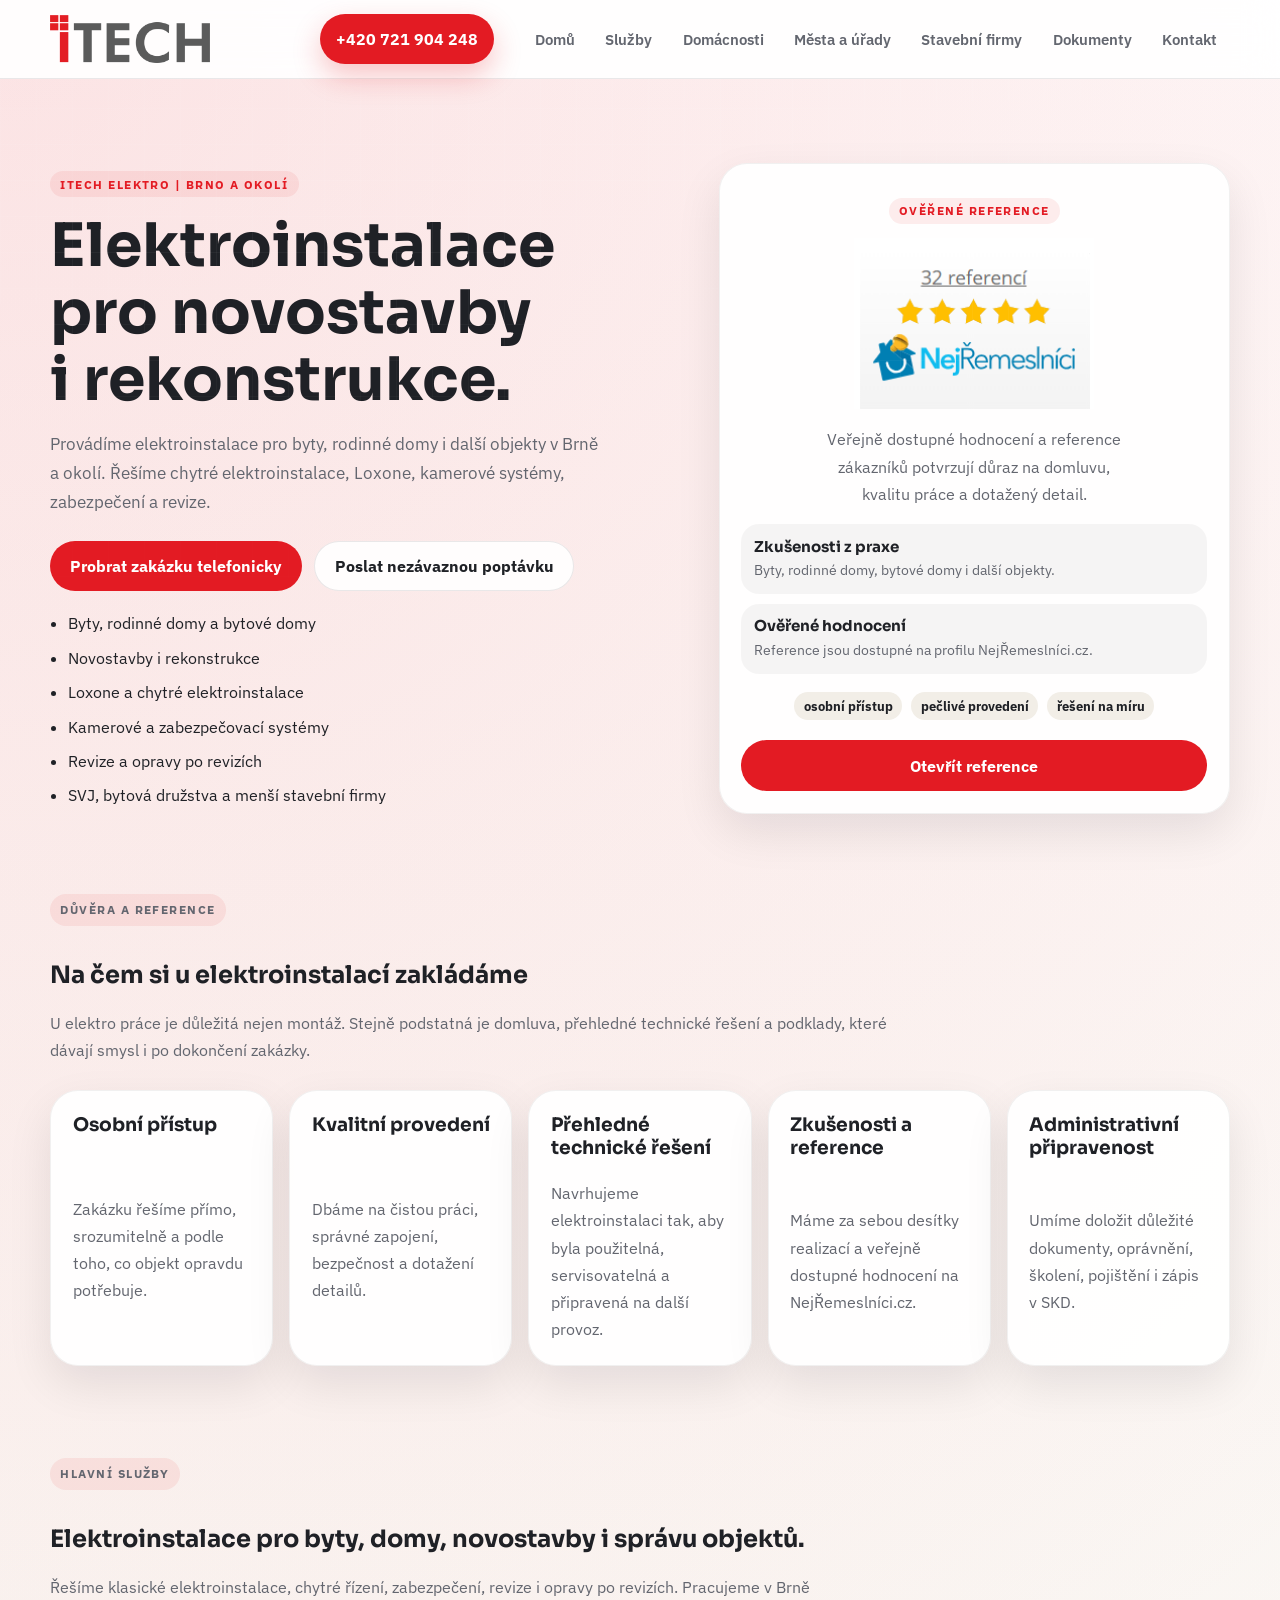
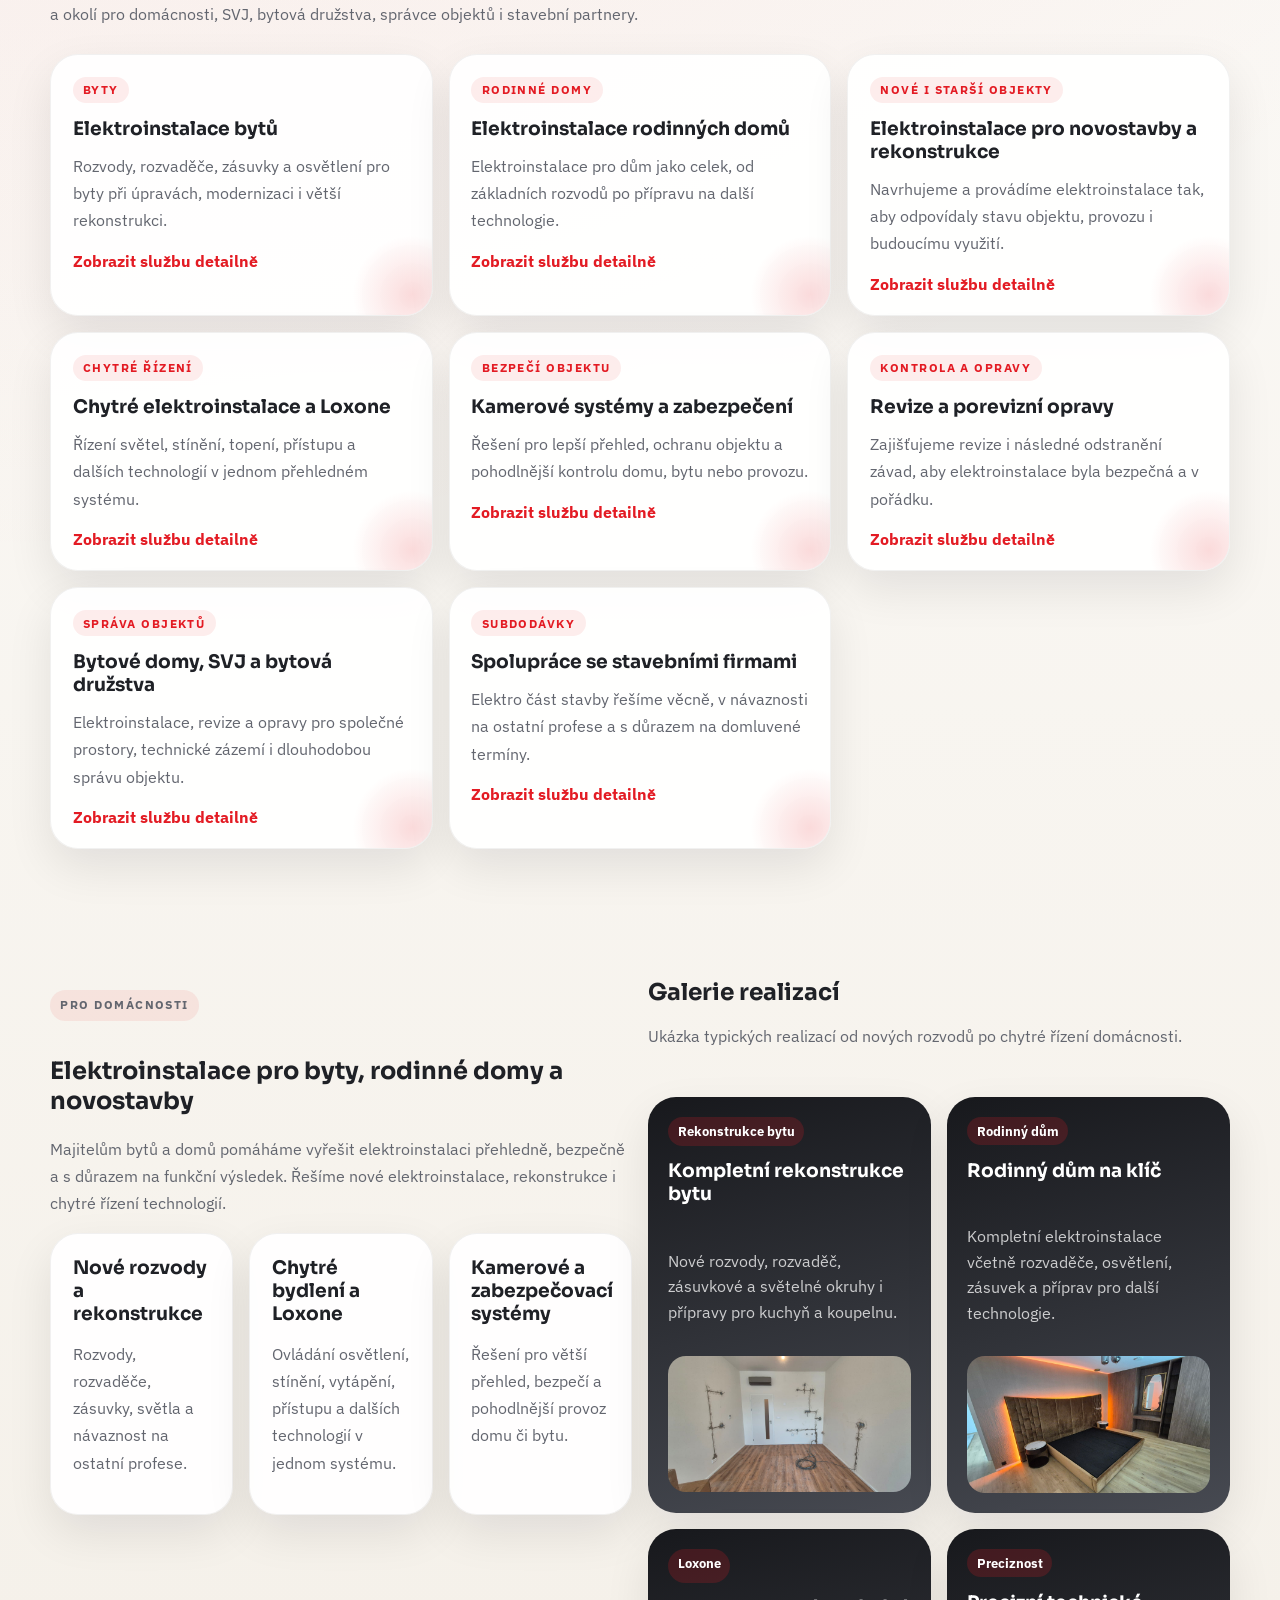
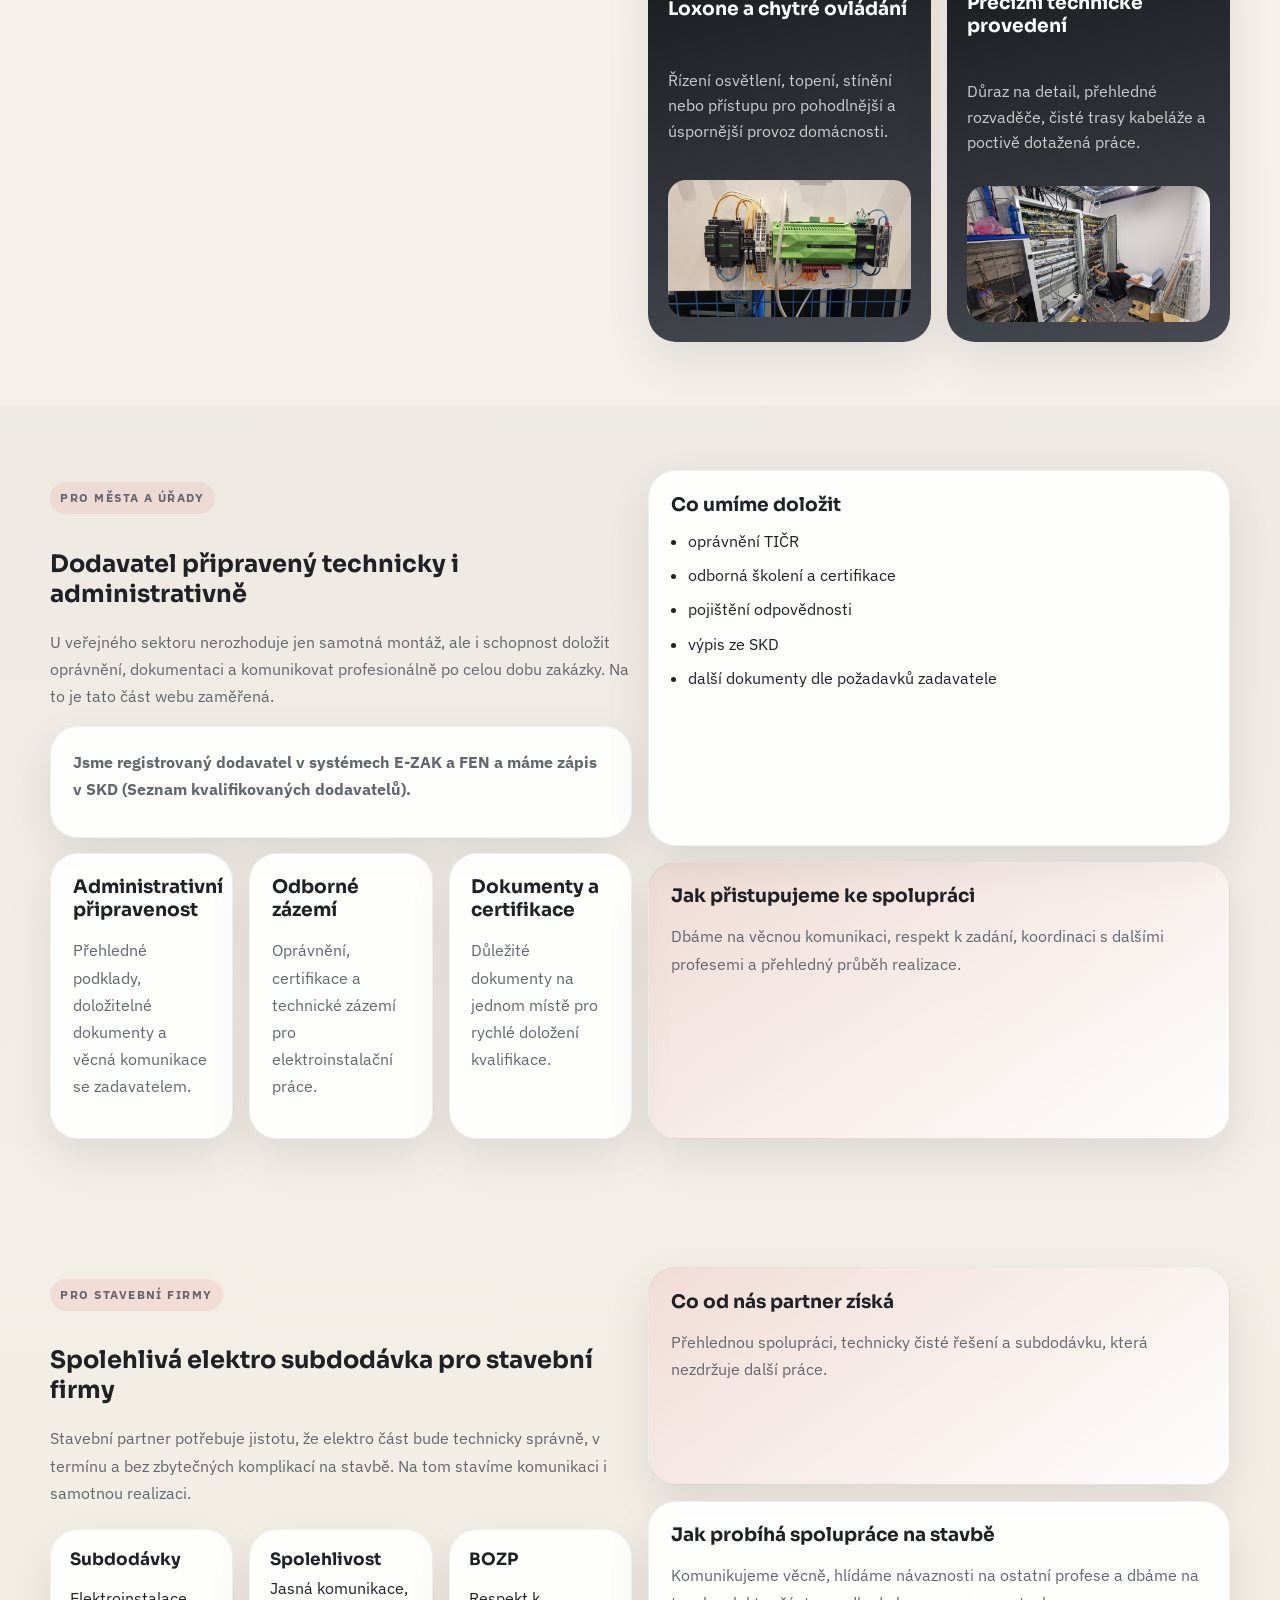
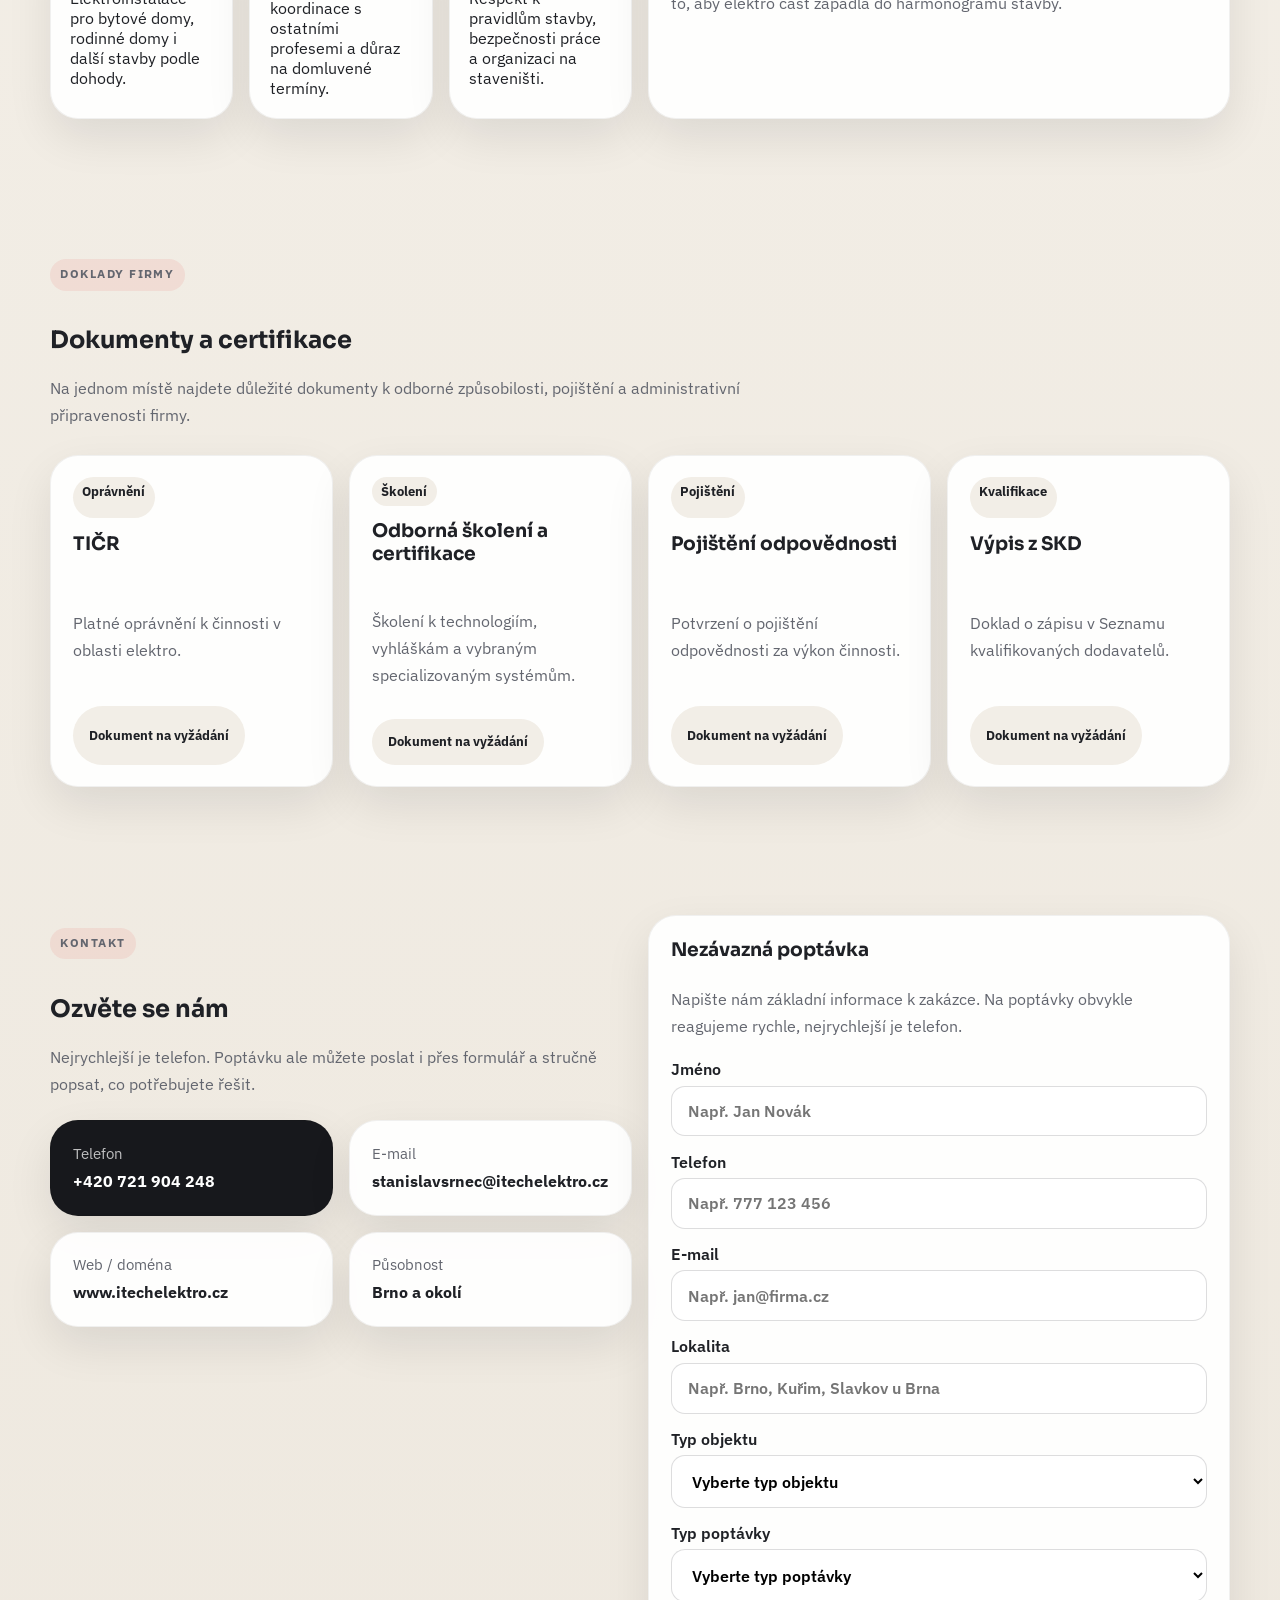
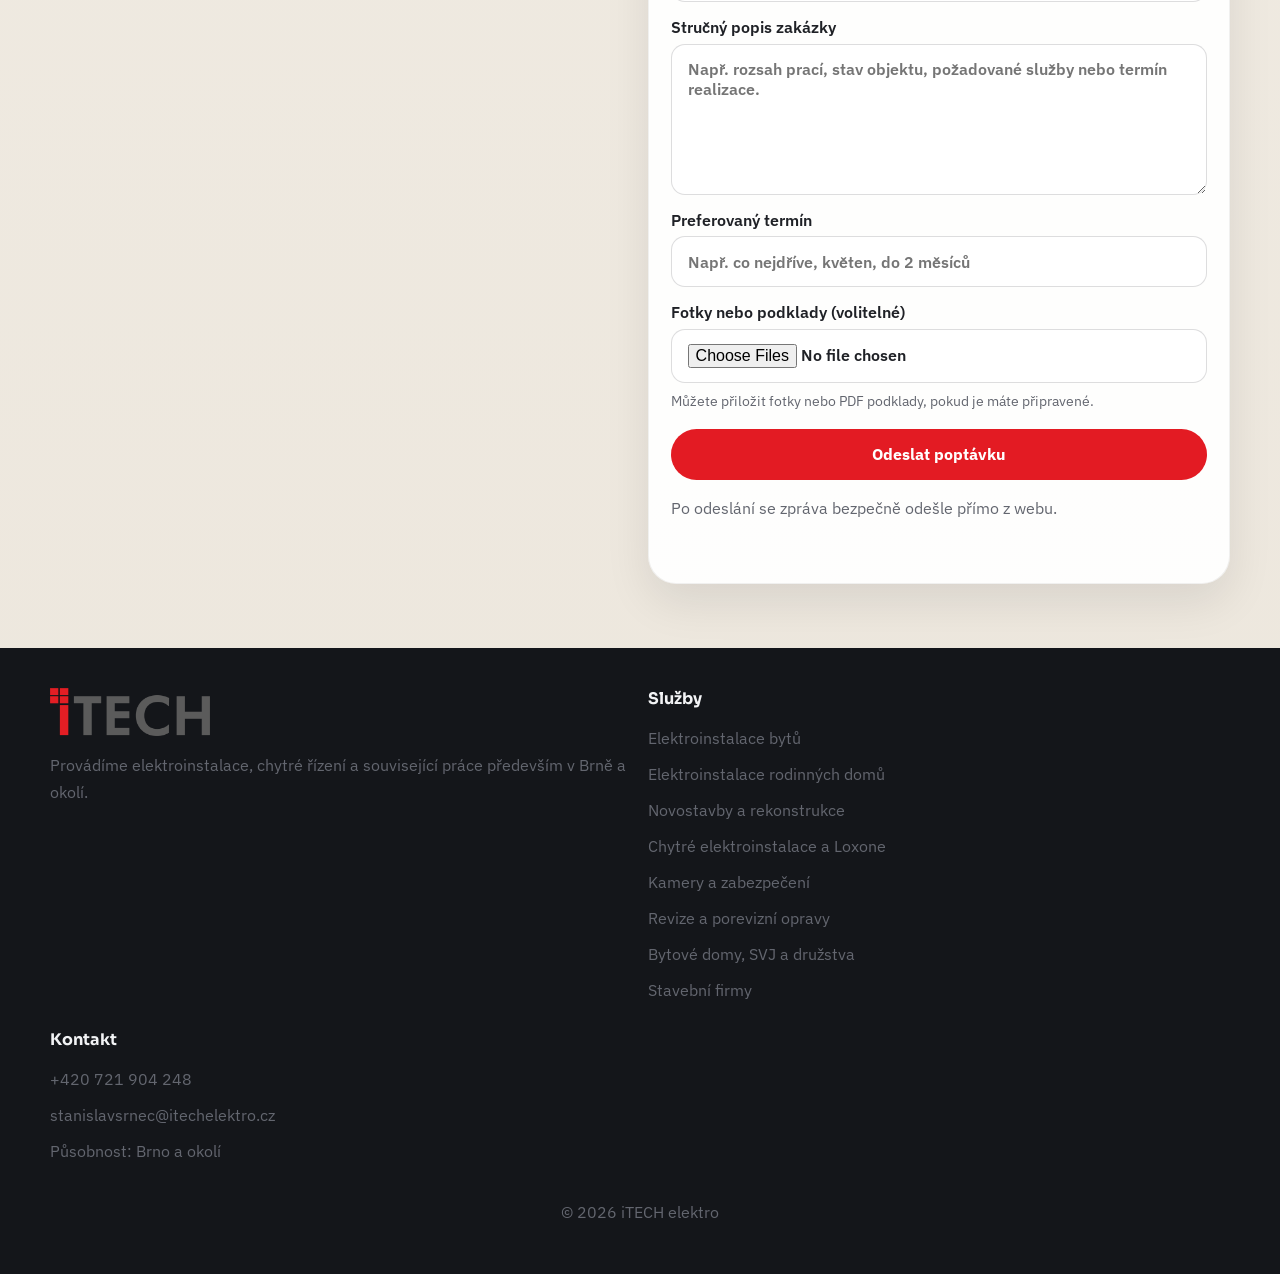
==== index.html @ 421b128e "email" ====
<!DOCTYPE html>
<html lang="cs">
<head>
  <meta charset="UTF-8">
  <meta name="viewport" content="width=device-width, initial-scale=1.0">
  <meta name="description" content="iTECH elektro provádí elektroinstalace v Brně a okolí pro byty, rodinné domy, novostavby, rekonstrukce i bytové domy. Loxone, kamery, zabezpečení, revize a opravy.">
  <meta name="theme-color" content="#e31b23">
  <title>iTECH elektro | Elektroinstalace Brno a okolí</title>
  <link rel="canonical" href="https://www.itechelektro.cz/">
  <link rel="preconnect" href="https://fonts.googleapis.com">
  <link rel="preconnect" href="https://fonts.gstatic.com" crossorigin>
  <link href="https://fonts.googleapis.com/css2?family=IBM+Plex+Sans:wght@400;500;600;700&family=Sora:wght@600;700;800&display=swap" rel="stylesheet">
  <link rel="stylesheet" href="styles.css">
  <script type="application/ld+json">
    {
      "@context": "https://schema.org",
      "@type": "Electrician",
      "name": "ITECH elektro - Stanislav Srnec",
      "url": "https://www.itechelektro.cz/",
      "telephone": "+420721904248",
      "email": "stanislavsrnec@itechelektro.cz",
      "areaServed": "Brno a okolí",
      "sameAs": [
        "https://www.itechelektro.cz/",
        "https://www.nejremeslnici.cz/profil/72179-stanislav-srnec-itech-elektro?csrc=email_signature"
      ]
    }
  </script>
</head>
<body>
  <header class="site-header">
    <div class="container topbar">
      <a class="brand" href="#home" aria-label="iTECH elektro">
        <img src="assets/images/logo.png" alt="Logo iTECH elektro">
      </a>

      <div class="header-actions">
        <a class="phone-pill" href="tel:+420721904248">+420 721 904 248</a>
        <button class="menu-toggle" type="button" aria-expanded="false" aria-controls="main-nav">
          Menu
        </button>
      </div>

      <nav id="main-nav" class="main-nav" aria-label="Hlavní navigace">
        <a href="#home">Domů</a>
        <a href="#rozcestnik">Služby</a>
        <a href="#domacnosti">Domácnosti</a>
        <a href="#verejna-sprava">Města a úřady</a>
        <a href="#stavebni-firmy">Stavební firmy</a>
        <a href="#dokumenty">Dokumenty</a>
        <a href="#kontakt">Kontakt</a>
      </nav>
    </div>
  </header>

  <main>
    <section id="home" class="hero-section">
      <div class="container hero-grid">
        <div class="hero-copy">
          <p class="eyebrow">iTECH elektro | Brno a okolí</p>
          <h1>Elektroinstalace pro novostavby i rekonstrukce.</h1>
          <p class="hero-text">
            Provádíme elektroinstalace pro byty, rodinné domy i další objekty v Brně a okolí.
            Řešíme chytré elektroinstalace, Loxone, kamerové systémy, zabezpečení a revize.
          </p>

          <div class="hero-actions">
            <a class="button button-primary" href="tel:+420721904248">Probrat zakázku telefonicky</a>
            <a class="button button-secondary" href="#kontakt">Poslat nezávaznou poptávku</a>
          </div>

          <ul class="hero-points">
            <li>Byty, rodinné domy a bytové domy</li>
            <li>Novostavby i rekonstrukce</li>
            <li>Loxone a chytré elektroinstalace</li>
            <li>Kamerové a zabezpečovací systémy</li>
            <li>Revize a opravy po revizích</li>
            <li>SVJ, bytová družstva a menší stavební firmy</li>
          </ul>
        </div>

        <aside class="hero-panel">
          <article class="review-card">
            <p class="review-label">Ověřené reference</p>
            <div class="review-brand">
              <img class="review-badge" src="assets/nejremeslnici-badge.png" alt="NejŘemeslníci.cz">
            </div>
            <p class="review-meta">Veřejně dostupné hodnocení a reference zákazníků potvrzují důraz na domluvu, kvalitu práce a dotažený detail.</p>
            <ul class="review-proof" aria-label="Důvody k důvěře">
              <li>
                <strong>Zkušenosti z praxe</strong>
                <span>Byty, rodinné domy, bytové domy i další objekty.</span>
              </li>
              <li>
                <strong>Ověřené hodnocení</strong>
                <span>Reference jsou dostupné na profilu NejŘemeslníci.cz.</span>
              </li>
            </ul>
            <div class="review-highlights">
              <span>osobní přístup</span>
              <span>pečlivé provedení</span>
              <span>řešení na míru</span>
            </div>
            <a class="button button-primary button-full" href="https://www.nejremeslnici.cz/profil/72179-stanislav-srnec-itech-elektro?csrc=email_signature" target="_blank" rel="noreferrer">
              Otevřít reference
            </a>
          </article>
        </aside>
      </div>
    </section>

    <section class="trust-strip trust-strip-early">
      <div class="container">
        <div class="section-heading">
          <p class="eyebrow">Důvěra a reference</p>
          <h2>Na čem si u elektroinstalací zakládáme</h2>
          <p>
            U elektro práce je důležitá nejen montáž. Stejně podstatná je domluva, přehledné technické řešení
            a podklady, které dávají smysl i po dokončení zakázky.
          </p>
        </div>

        <div class="trust-grid">
          <article class="trust-card">
            <h3>Osobní přístup</h3>
            <p>Zakázku řešíme přímo, srozumitelně a podle toho, co objekt opravdu potřebuje.</p>
          </article>
          <article class="trust-card">
            <h3>Kvalitní provedení</h3>
            <p>Dbáme na čistou práci, správné zapojení, bezpečnost a dotažení detailů.</p>
          </article>
          <article class="trust-card">
            <h3>Přehledné technické řešení</h3>
            <p>Navrhujeme elektroinstalaci tak, aby byla použitelná, servisovatelná a připravená na další provoz.</p>
          </article>
          <article class="trust-card">
            <h3>Zkušenosti a reference</h3>
            <p>Máme za sebou desítky realizací a veřejně dostupné hodnocení na NejŘemeslníci.cz.</p>
          </article>
          <article class="trust-card">
            <h3>Administrativní připravenost</h3>
            <p>Umíme doložit důležité dokumenty, oprávnění, školení, pojištění i zápis v SKD.</p>
          </article>
        </div>
      </div>
    </section>

    <section id="rozcestnik" class="audiences-section">
      <div class="container">
        <div class="section-heading">
          <p class="eyebrow">Hlavní služby</p>
          <h2>Elektroinstalace pro byty, domy, novostavby i správu objektů.</h2>
          <p>
            Řešíme klasické elektroinstalace, chytré řízení, zabezpečení, revize i opravy po revizích.
            Pracujeme v Brně a okolí pro domácnosti, SVJ, bytová družstva, správce objektů i stavební partnery.
          </p>
        </div>

        <div class="audience-grid">
          <a class="audience-card" href="elektroinstalace-bytu.html">
            <span class="card-kicker">Byty</span>
            <h3>Elektroinstalace bytů</h3>
            <p>Rozvody, rozvaděče, zásuvky a osvětlení pro byty při úpravách, modernizaci i větší rekonstrukci.</p>
            <span class="card-link">Zobrazit službu detailně</span>
          </a>

          <a class="audience-card" href="elektroinstalace-rodinnych-domu.html">
            <span class="card-kicker">Rodinné domy</span>
            <h3>Elektroinstalace rodinných domů</h3>
            <p>Elektroinstalace pro dům jako celek, od základních rozvodů po přípravu na další technologie.</p>
            <span class="card-link">Zobrazit službu detailně</span>
          </a>

          <a class="audience-card" href="elektroinstalace-novostavby-rekonstrukce.html">
            <span class="card-kicker">Nové i starší objekty</span>
            <h3>Elektroinstalace pro novostavby a rekonstrukce</h3>
            <p>Navrhujeme a provádíme elektroinstalace tak, aby odpovídaly stavu objektu, provozu i budoucímu využití.</p>
            <span class="card-link">Zobrazit službu detailně</span>
          </a>

          <a class="audience-card" href="chytre-elektroinstalace-loxone.html">
            <span class="card-kicker">Chytré řízení</span>
            <h3>Chytré elektroinstalace a Loxone</h3>
            <p>Řízení světel, stínění, topení, přístupu a dalších technologií v jednom přehledném systému.</p>
            <span class="card-link">Zobrazit službu detailně</span>
          </a>

          <a class="audience-card" href="kamerove-systemy-zabezpeceni.html">
            <span class="card-kicker">Bezpečí objektu</span>
            <h3>Kamerové systémy a zabezpečení</h3>
            <p>Řešení pro lepší přehled, ochranu objektu a pohodlnější kontrolu domu, bytu nebo provozu.</p>
            <span class="card-link">Zobrazit službu detailně</span>
          </a>

          <a class="audience-card" href="revize-porevizni-opravy.html">
            <span class="card-kicker">Kontrola a opravy</span>
            <h3>Revize a porevizní opravy</h3>
            <p>Zajišťujeme revize i následné odstranění závad, aby elektroinstalace byla bezpečná a v pořádku.</p>
            <span class="card-link">Zobrazit službu detailně</span>
          </a>

          <a class="audience-card" href="bytove-domy-svj-bytova-druzstva.html">
            <span class="card-kicker">Správa objektů</span>
            <h3>Bytové domy, SVJ a bytová družstva</h3>
            <p>Elektroinstalace, revize a opravy pro společné prostory, technické zázemí i dlouhodobou správu objektu.</p>
            <span class="card-link">Zobrazit službu detailně</span>
          </a>

          <a class="audience-card" href="spoluprace-stavebni-firmy.html">
            <span class="card-kicker">Subdodávky</span>
            <h3>Spolupráce se stavebními firmami</h3>
            <p>Elektro část stavby řešíme věcně, v návaznosti na ostatní profese a s důrazem na domluvené termíny.</p>
            <span class="card-link">Zobrazit službu detailně</span>
          </a>
        </div>
      </div>
    </section>

    <section id="domacnosti" class="content-section">
      <div class="container content-grid">
        <div class="section-copy">
          <p class="eyebrow">Pro domácnosti</p>
          <h2>Elektroinstalace pro byty, rodinné domy a novostavby</h2>
          <p>
            Majitelům bytů a domů pomáháme vyřešit elektroinstalaci přehledně, bezpečně a s důrazem na funkční výsledek.
            Řešíme nové elektroinstalace, rekonstrukce i chytré řízení technologií.
          </p>

          <div class="feature-grid">
            <article class="feature-card">
              <h3>Nové rozvody a rekonstrukce</h3>
              <p>Rozvody, rozvaděče, zásuvky, světla a návaznost na ostatní profese.</p>
            </article>
            <article class="feature-card">
              <h3>Chytré bydlení a Loxone</h3>
              <p>Ovládání osvětlení, stínění, vytápění, přístupu a dalších technologií v jednom systému.</p>
            </article>
            <article class="feature-card">
              <h3>Kamerové a zabezpečovací systémy</h3>
              <p>Řešení pro větší přehled, bezpečí a pohodlnější provoz domu či bytu.</p>
            </article>
          </div>
        </div>

        <div class="gallery-panel">
          <div class="section-heading tight">
            <h3>Galerie realizací</h3>
            <p>Ukázka typických realizací od nových rozvodů po chytré řízení domácnosti.</p>
          </div>
          <div id="gallery-grid" class="gallery-grid"></div>
        </div>
      </div>
    </section>

    <section id="verejna-sprava" class="content-section alt-section">
      <div class="container content-grid">
        <div class="section-copy">
          <p class="eyebrow">Pro města a úřady</p>
          <h2>Dodavatel připravený technicky i administrativně</h2>
          <p>
            U veřejného sektoru nerozhoduje jen samotná montáž, ale i schopnost doložit oprávnění,
            dokumentaci a komunikovat profesionálně po celou dobu zakázky. Na to je tato část webu zaměřená.
          </p>

          <article class="compliance-box compliance-box-spacious">
            <p class="compliance-title">Jsme registrovaný dodavatel v systémech E-ZAK a FEN a máme zápis v SKD (Seznam kvalifikovaných dodavatelů).</p>
          </article>

          <div class="feature-grid">
            <article class="feature-card">
              <h3>Administrativní připravenost</h3>
              <p>Přehledné podklady, doložitelné dokumenty a věcná komunikace se zadavatelem.</p>
            </article>
            <article class="feature-card">
              <h3>Odborné zázemí</h3>
              <p>Oprávnění, certifikace a technické zázemí pro elektroinstalační práce.</p>
            </article>
            <article class="feature-card">
              <h3>Dokumenty a certifikace</h3>
              <p>Důležité dokumenty na jednom místě pro rychlé doložení kvalifikace.</p>
            </article>
          </div>
        </div>

        <div class="tender-panel">
          <article class="feature-card">
            <h3>Co umíme doložit</h3>
            <ul class="feature-list">
              <li>oprávnění TIČR</li>
              <li>odborná školení a certifikace</li>
              <li>pojištění odpovědnosti</li>
              <li>výpis ze SKD</li>
              <li>další dokumenty dle požadavků zadavatele</li>
            </ul>
          </article>

          <article class="feature-card accent-card">
            <h3>Jak přistupujeme ke spolupráci</h3>
            <p>Dbáme na věcnou komunikaci, respekt k zadání, koordinaci s dalšími profesemi a přehledný průběh realizace.</p>
          </article>

          <section id="public-references-section" class="feature-card" hidden>
            <h3>Veřejné zakázky</h3>
            <div id="tender-list" class="tender-list"></div>
          </section>
        </div>
      </div>
    </section>

    <section id="stavebni-firmy" class="content-section">
      <div class="container content-grid">
        <div class="section-copy">
          <p class="eyebrow">Pro stavební firmy</p>
          <h2>Spolehlivá elektro subdodávka pro stavební firmy</h2>
          <p>
            Stavební partner potřebuje jistotu, že elektro část bude technicky správně, v termínu a bez
            zbytečných komplikací na stavbě. Na tom stavíme komunikaci i samotnou realizaci.
          </p>

          <div class="stats-row">
            <article class="stat-card">
              <strong>Subdodávky</strong>
              <span>Elektroinstalace pro bytové domy, rodinné domy i další stavby podle dohody.</span>
            </article>
            <article class="stat-card">
              <strong>Spolehlivost</strong>
              <span>Jasná komunikace, koordinace s ostatními profesemi a důraz na domluvené termíny.</span>
            </article>
            <article class="stat-card">
              <strong>BOZP</strong>
              <span>Respekt k pravidlům stavby, bezpečnosti práce a organizaci na staveništi.</span>
            </article>
          </div>
        </div>

        <div class="info-stack">
          <article class="feature-card accent-card">
            <h3>Co od nás partner získá</h3>
            <p>Přehlednou spolupráci, technicky čisté řešení a subdodávku, která nezdržuje další práce.</p>
          </article>
          <article class="feature-card">
            <h3>Jak probíhá spolupráce na stavbě</h3>
            <p>Komunikujeme věcně, hlídáme návaznosti na ostatní profese a dbáme na to, aby elektro část zapadla do harmonogramu stavby.</p>
          </article>
        </div>
      </div>
    </section>

    <section id="dokumenty" class="documents-section">
      <div class="container">
        <div class="section-heading">
          <p class="eyebrow">Doklady firmy</p>
          <h2>Dokumenty a certifikace</h2>
          <p>Na jednom místě najdete důležité dokumenty k odborné způsobilosti, pojištění a administrativní připravenosti firmy.</p>
        </div>

        <div id="documents-grid" class="documents-grid"></div>
      </div>
    </section>

    <section id="kontakt" class="contact-section">
      <div class="container contact-grid">
        <div class="contact-copy">
          <p class="eyebrow">Kontakt</p>
          <h2>Ozvěte se nám</h2>
          <p>Nejrychlejší je telefon. Poptávku ale můžete poslat i přes formulář a stručně popsat, co potřebujete řešit.</p>

          <div class="contact-cards">
            <a class="contact-card contact-highlight" href="tel:+420721904248">
              <span>Telefon</span>
              <strong>+420 721 904 248</strong>
            </a>
            <a class="contact-card" href="mailto:stanislavsrnec@itechelektro.cz">
              <span>E-mail</span>
              <strong>stanislavsrnec@itechelektro.cz</strong>
            </a>
            <a class="contact-card" href="https://www.itechelektro.cz/" target="_blank" rel="noreferrer">
              <span>Web / doména</span>
              <strong>www.itechelektro.cz</strong>
            </a>
            <div class="contact-card">
              <span>Působnost</span>
              <strong>Brno a okolí</strong>
            </div>
          </div>
        </div>

        <form id="contact-form" class="contact-form" action="https://formspree.io/f/xgornoor" method="POST" enctype="multipart/form-data">
          <h3>Nezávazná poptávka</h3>
          <p class="form-intro">Napište nám základní informace k zakázce. Na poptávky obvykle reagujeme rychle, nejrychlejší je telefon.</p>
          <input type="hidden" name="_subject" value="Poptávka z webu iTECH elektro">

          <label>
            Jméno
            <input type="text" name="name" placeholder="Např. Jan Novák" required>
          </label>

          <label>
            Telefon
            <input type="tel" name="phone" placeholder="Např. 777 123 456" required>
          </label>

          <label>
            E-mail
            <input type="email" name="email" placeholder="Např. jan@firma.cz" required>
          </label>

          <label>
            Lokalita
            <input type="text" name="location" placeholder="Např. Brno, Kuřim, Slavkov u Brna" required>
          </label>

          <label>
            Typ objektu
            <select name="objectType" required>
              <option value="">Vyberte typ objektu</option>
              <option>Byt</option>
              <option>Rodinný dům</option>
              <option>Novostavba</option>
              <option>Rekonstrukce</option>
              <option>Bytový dům / SVJ / bytové družstvo</option>
              <option>Komerční nebo jiný objekt</option>
            </select>
          </label>

          <label>
            Typ poptávky
            <select name="inquiryType" required>
              <option value="">Vyberte typ poptávky</option>
              <option>Elektroinstalace bytu</option>
              <option>Elektroinstalace rodinného domu</option>
              <option>Elektroinstalace pro novostavbu</option>
              <option>Elektroinstalace pro rekonstrukci</option>
              <option>Loxone / chytré elektroinstalace</option>
              <option>Kamerové systémy / zabezpečení</option>
              <option>Revize</option>
              <option>Porevizní opravy</option>
              <option>Bytový dům / SVJ / bytové družstvo</option>
              <option>Spolupráce se stavební firmou</option>
            </select>
          </label>

          <label>
            Stručný popis zakázky
            <textarea name="message" rows="6" placeholder="Např. rozsah prací, stav objektu, požadované služby nebo termín realizace." required></textarea>
          </label>

          <label>
            Preferovaný termín
            <input type="text" name="preferredDate" placeholder="Např. co nejdříve, květen, do 2 měsíců">
          </label>

          <label>
            Fotky nebo podklady (volitelné)
            <input type="file" name="attachments" accept="image/*,.pdf" multiple>
            <span class="field-note">Můžete přiložit fotky nebo PDF podklady, pokud je máte připravené.</span>
          </label>

          <button class="button button-primary" type="submit">Odeslat poptávku</button>
          <p class="form-note">Po odeslání se zpráva bezpečně odešle přímo z webu.</p>
          <p id="form-feedback" class="form-feedback" aria-live="polite" role="status"></p>
        </form>
      </div>
    </section>
  </main>

  <footer class="site-footer">
    <div class="container footer-grid">
      <div>
        <img class="footer-logo" src="assets/images/logo.png" alt="iTECH elektro">
        <p>Provádíme elektroinstalace, chytré řízení a související práce především v Brně a okolí.</p>
      </div>

      <div>
        <h3>Služby</h3>
        <ul>
          <li><a href="elektroinstalace-bytu.html">Elektroinstalace bytů</a></li>
          <li><a href="elektroinstalace-rodinnych-domu.html">Elektroinstalace rodinných domů</a></li>
          <li><a href="elektroinstalace-novostavby-rekonstrukce.html">Novostavby a rekonstrukce</a></li>
          <li><a href="chytre-elektroinstalace-loxone.html">Chytré elektroinstalace a Loxone</a></li>
          <li><a href="kamerove-systemy-zabezpeceni.html">Kamery a zabezpečení</a></li>
          <li><a href="revize-porevizni-opravy.html">Revize a porevizní opravy</a></li>
          <li><a href="bytove-domy-svj-bytova-druzstva.html">Bytové domy, SVJ a družstva</a></li>
          <li><a href="spoluprace-stavebni-firmy.html">Stavební firmy</a></li>
        </ul>
      </div>

      <div>
        <h3>Kontakt</h3>
        <ul>
          <li><a href="tel:+420721904248">+420 721 904 248</a></li>
          <li><a href="mailto:stanislavsrnec@itechelektro.cz">stanislavsrnec@itechelektro.cz</a></li>
          <li><a href="#kontakt">Působnost: Brno a okolí</a></li>
        </ul>
      </div>
    </div>

    <p class="footer-bottom">© <span id="current-year"></span> iTECH elektro</p>
  </footer>

  <div class="mobile-cta" aria-label="Rychlý kontakt">
    <a class="mobile-cta-call" href="tel:+420721904248">Zavolat</a>
    <a class="mobile-cta-form" href="#kontakt">Poptávka</a>
  </div>

  <script src="script.js"></script>
</body>
</html>
---- styles.css ----
:root {
  --bg: #f5f1ea;
  --bg-strong: #ece6dc;
  --surface: rgba(255, 255, 255, 0.92);
  --surface-strong: #17181c;
  --text: #1f2126;
  --muted: #63666f;
  --brand: #e31b23;
  --brand-dark: #b8141b;
  --line: rgba(18, 19, 24, 0.09);
  --shadow: 0 18px 46px rgba(13, 16, 23, 0.09);
  --radius-xl: 28px;
  --radius-lg: 20px;
  --radius-md: 14px;
  --container: 1180px;
}

*,
*::before,
*::after {
  box-sizing: border-box;
}

html {
  scroll-behavior: smooth;
}

body {
  margin: 0;
  padding-bottom: 5.25rem;
  font-family: "IBM Plex Sans", sans-serif;
  color: var(--text);
  background:
    radial-gradient(circle at top left, rgba(227, 27, 35, 0.12), transparent 28%),
    linear-gradient(180deg, #ffffff 0%, var(--bg) 42%, var(--bg-strong) 100%);
}

section[id] {
  scroll-margin-top: 92px;
}

body::before {
  content: "";
  position: fixed;
  inset: 0;
  pointer-events: none;
  background-image:
    linear-gradient(rgba(255, 255, 255, 0.16) 1px, transparent 1px),
    linear-gradient(90deg, rgba(255, 255, 255, 0.16) 1px, transparent 1px);
  background-size: 36px 36px;
  mask-image: linear-gradient(180deg, rgba(0, 0, 0, 0.45), transparent 70%);
}

img {
  display: block;
  max-width: 100%;
}

a {
  color: inherit;
  text-decoration: none;
}

button,
input,
select,
textarea {
  font: inherit;
}

button {
  cursor: pointer;
}

.container {
  width: min(calc(100% - 1.25rem), var(--container));
  margin: 0 auto;
}

.site-header {
  position: sticky;
  top: 0;
  z-index: 30;
  background: rgba(255, 255, 255, 0.92);
  backdrop-filter: blur(16px);
  border-bottom: 1px solid var(--line);
}

.topbar {
  position: relative;
  display: flex;
  align-items: center;
  gap: 0.75rem;
  min-height: 78px;
  padding: 0.65rem 0;
}

.brand img,
.footer-logo {
  width: 138px;
}

.header-actions {
  margin-left: auto;
  display: flex;
  align-items: center;
  gap: 0.6rem;
  flex-shrink: 0;
}

.phone-pill,
.button,
.mobile-cta a {
  display: inline-flex;
  align-items: center;
  justify-content: center;
  min-height: 50px;
  border-radius: 999px;
  font-weight: 700;
  transition: transform 0.2s ease, background 0.2s ease, border-color 0.2s ease;
}

.phone-pill {
  padding: 0.8rem 1rem;
  background: var(--brand);
  color: #fff;
  box-shadow: 0 12px 28px rgba(227, 27, 35, 0.25);
  white-space: nowrap;
}

.menu-toggle {
  min-height: 46px;
  padding: 0.7rem 0.95rem;
  border: 1px solid var(--line);
  border-radius: 999px;
  background: #fff;
}

.main-nav {
  position: absolute;
  top: calc(100% + 0.5rem);
  right: 0;
  left: 0;
  display: none;
  flex-direction: column;
  gap: 0.4rem;
  padding: 0.85rem;
  background: rgba(255, 255, 255, 0.98);
  border: 1px solid var(--line);
  border-radius: 22px;
  box-shadow: var(--shadow);
}

.main-nav.is-open {
  display: flex;
}

.main-nav a {
  padding: 0.75rem 0.9rem;
  border-radius: 14px;
  color: var(--muted);
  font-weight: 600;
  font-size: 0.96rem;
  white-space: nowrap;
}

.main-nav a:hover,
.main-nav a:focus-visible {
  background: rgba(227, 27, 35, 0.08);
  color: var(--text);
}

.hero-section,
.audiences-section,
.content-section,
.documents-section,
.contact-section {
  padding: 3.25rem 0;
}

.hero-grid,
.content-grid,
.contact-grid,
.footer-grid,
.audience-grid,
.feature-grid,
.stats-row,
.documents-grid,
.gallery-grid,
.trust-grid,
.contact-cards {
  display: grid;
  gap: 1rem;
}

.info-stack,
.gallery-panel,
.tender-panel,
.tender-list {
  display: grid;
  gap: 1rem;
}

.hero-copy h1,
.section-heading h2,
.section-heading h3,
.section-copy h2,
.contact-copy h2,
.review-card h2,
.contact-form h3,
.feature-card h3,
.stat-card strong,
.audience-card h3,
.trust-card h3,
.gallery-card h3,
.tender-card h3,
.document-card h3 {
  font-family: "Sora", sans-serif;
}

.hero-copy h1 {
  margin: 0 0 1rem;
  font-size: 2.15rem;
  font-weight: 700;
  line-height: 1.12;
  letter-spacing: 0;
  max-width: 10.25em;
  text-wrap: balance;
}

.service-page .hero-copy h1 {
  max-width: 12ch;
}

.hero-text,
.section-heading p,
.section-copy p,
.helper-note,
.review-meta,
.visual-card figcaption,
.feature-card p,
.contact-copy p,
.form-note,
.form-intro,
.field-note,
.footer-bottom,
.site-footer p,
.site-footer a,
.trust-card p,
.tender-card p,
.document-card p {
  color: var(--muted);
  line-height: 1.7;
}

.eyebrow,
.review-label,
.card-kicker {
  display: inline-flex;
  width: fit-content;
  margin-bottom: 0.9rem;
  padding: 0.35rem 0.65rem;
  border-radius: 999px;
  background: rgba(227, 27, 35, 0.08);
  color: var(--brand);
  text-transform: uppercase;
  letter-spacing: 0.12em;
  font-size: 0.76rem;
  font-weight: 700;
}

.hero-actions {
  display: flex;
  flex-wrap: wrap;
  gap: 0.75rem;
  margin: 1.5rem 0 1.25rem;
}

.hero-copy {
  max-width: 38rem;
}

.hero-text {
  max-width: 35rem;
  font-size: 1.03rem;
  text-wrap: pretty;
}

.section-heading h3 {
  margin: 0 0 0.75rem;
  font-size: 1.45rem;
}

.button {
  padding: 0.9rem 1.2rem;
  border: 1px solid transparent;
}

.button:hover,
.phone-pill:hover,
.mobile-cta a:hover {
  transform: translateY(-2px);
}

.button-primary {
  background: var(--brand);
  color: #fff;
}

.button-primary:hover {
  background: var(--brand-dark);
}

.button-secondary {
  background: rgba(255, 255, 255, 0.9);
  border-color: var(--line);
}

.button-full {
  width: 100%;
}

.breadcrumb-link {
  display: inline-flex;
  margin-bottom: 1rem;
  color: var(--muted);
  font-weight: 700;
}

.breadcrumb-link:hover {
  color: var(--brand);
}

.hero-points,
.card-list,
.feature-list,
.site-footer ul,
.compliance-box ul {
  margin: 0;
  padding-left: 1.1rem;
}

.hero-points li,
.card-list li,
.feature-list li,
.site-footer li,
.compliance-box li {
  margin-bottom: 0.55rem;
  line-height: 1.6;
}

.review-card,
.visual-card,
.audience-card,
.feature-card,
.stat-card,
.cta-panel,
.tender-card,
.document-card,
.contact-form,
.contact-card,
.trust-card,
.compliance-box {
  background: var(--surface);
  border: 1px solid rgba(16, 18, 23, 0.06);
  border-radius: var(--radius-xl);
  box-shadow: var(--shadow);
}

.review-card,
.visual-card,
.audience-card,
.feature-card,
.cta-panel,
.tender-card,
.document-card,
.contact-form,
.contact-card,
.trust-card,
.compliance-box {
  padding: 1.35rem;
}

.hero-panel {
  display: grid;
  gap: 1rem;
  align-self: center;
}

.review-card {
  min-height: clamp(320px, 34vw, 390px);
  text-align: center;
}

.service-summary-card h2,
.cta-panel h2 {
  margin: 0 0 0.85rem;
  font-family: "Sora", sans-serif;
}

.service-summary-card p:last-child,
.cta-panel > p:not(.eyebrow) {
  color: var(--muted);
  line-height: 1.7;
}

.review-brand {
  display: flex;
  justify-content: center;
  margin: 0 0 1.1rem;
}

.review-badge {
  width: clamp(150px, 28vw, 240px);
  height: auto;
  flex-shrink: 0;
}

.review-meta {
  max-width: 30ch;
  margin: 0 auto;
}

.review-highlights {
  display: flex;
  flex-wrap: wrap;
  justify-content: center;
  gap: 0.55rem;
  margin: 1rem 0 1.25rem;
}

.review-proof {
  display: grid;
  gap: 0.6rem;
  margin: 1rem 0 1.15rem;
  padding: 0;
  list-style: none;
  text-align: left;
}

.review-proof li {
  padding: 0.8rem;
  border-radius: 18px;
  background: rgba(16, 18, 23, 0.04);
}

.review-proof strong {
  display: block;
  font-family: "Sora", sans-serif;
  font-size: 0.94rem;
}

.review-proof span {
  display: block;
  margin-top: 0.2rem;
  color: var(--muted);
  font-size: 0.9rem;
  line-height: 1.55;
}

.review-highlights span,
.gallery-badge,
.document-type,
.tender-meta,
.document-status {
  display: inline-flex;
  width: fit-content;
  padding: 0.35rem 0.6rem;
  border-radius: 999px;
  font-size: 0.82rem;
  font-weight: 700;
}

.review-highlights span,
.document-type {
  background: #f2eee7;
  color: var(--text);
}

.visual-card img {
  width: 100%;
  border-radius: 18px;
  margin-bottom: 1rem;
}

.section-heading {
  max-width: 760px;
  margin-bottom: 1.6rem;
}

.section-heading.tight {
  margin-bottom: 0.9rem;
}

.audience-card {
  position: relative;
  overflow: hidden;
  min-height: 100%;
}

.audience-card::after {
  content: "";
  position: absolute;
  right: -40px;
  bottom: -40px;
  width: 120px;
  height: 120px;
  border-radius: 50%;
  background: radial-gradient(circle, rgba(227, 27, 35, 0.16), transparent 70%);
}

.audience-card h3,
.feature-card h3,
.contact-form h3,
.trust-card h3,
.gallery-card h3,
.document-card h3,
.tender-card h3 {
  margin: 0 0 0.8rem;
}

.card-link {
  display: inline-flex;
  margin-top: 1rem;
  color: var(--brand);
  font-weight: 700;
}

.audience-card p,
.trust-card p {
  margin: 0;
}

.audience-card p {
  color: var(--muted);
  line-height: 1.7;
}

.trust-strip {
  padding-bottom: 3.25rem;
}

.trust-strip-early {
  padding-bottom: 1rem;
}

.trust-strip-early .section-heading {
  max-width: 860px;
}

.trust-card {
  display: grid;
  gap: 0.55rem;
}

.faq-list {
  display: grid;
  gap: 1rem;
}

.cta-panel {
  max-width: 860px;
  margin: 0 auto;
  background:
    linear-gradient(145deg, rgba(255, 255, 255, 0.95), rgba(255, 246, 246, 0.96)),
    var(--surface);
}

.trust-number {
  font-family: "Sora", sans-serif;
  font-size: 1.1rem;
}

.alt-section {
  background: linear-gradient(180deg, rgba(23, 24, 28, 0.03), rgba(23, 24, 28, 0));
}

.compliance-title {
  margin: 0 0 0.75rem;
  font-weight: 700;
}

.compliance-box-spacious {
  margin-top: 0.2rem;
}

#verejna-sprava .feature-grid {
  margin-top: 0.95rem;
}

.gallery-card,
.tender-card,
.document-card {
  display: grid;
  gap: 0.85rem;
}

.gallery-card {
  min-height: 220px;
  padding: 1.25rem;
  background:
    linear-gradient(165deg, rgba(23, 24, 28, 0.97), rgba(73, 76, 84, 0.95)),
    #1f2126;
  color: #fff;
  border-radius: var(--radius-xl);
  box-shadow: var(--shadow);
}

.gallery-card p {
  color: rgba(255, 255, 255, 0.76);
  line-height: 1.6;
}

.gallery-badge {
  background: rgba(227, 27, 35, 0.2);
  color: #fff;
}

.gallery-visual,
.gallery-image {
  width: 100%;
  min-height: 136px;
  border-radius: 18px;
}

.gallery-visual {
  border: 1px solid rgba(255, 255, 255, 0.12);
  background:
    radial-gradient(circle at top left, rgba(227, 27, 35, 0.35), transparent 36%),
    linear-gradient(135deg, rgba(255, 255, 255, 0.08), rgba(255, 255, 255, 0.02));
}

.gallery-image {
  object-fit: cover;
}

.tender-card {
  background: rgba(255, 255, 255, 0.88);
}

.tender-meta {
  background: rgba(227, 27, 35, 0.08);
  color: var(--brand);
}

.stats-row {
  margin-top: 1.4rem;
}

.stat-card {
  display: grid;
  gap: 0.5rem;
  padding: 1.2rem;
}

.stat-card strong {
  font-size: 1.06rem;
}

.accent-card {
  background: linear-gradient(145deg, rgba(227, 27, 35, 0.08), rgba(255, 255, 255, 0.92));
}

.document-card {
  min-height: 100%;
}

.document-link,
.document-status {
  display: inline-flex;
  align-items: center;
  justify-content: center;
  width: fit-content;
  min-height: 46px;
  padding: 0.75rem 1rem;
  border-radius: 999px;
  font-weight: 700;
}

.document-link {
  color: #fff;
  background: var(--brand);
}

.document-status {
  color: var(--text);
  background: #f2eee7;
}

.contact-cards {
  margin-top: 1.4rem;
}

.contact-card {
  display: flex;
  flex-direction: column;
  gap: 0.35rem;
}

.contact-card span {
  color: var(--muted);
  font-size: 0.95rem;
}

.contact-card strong {
  font-size: 1.02rem;
  line-height: 1.5;
}

.contact-highlight {
  background: var(--surface-strong);
  color: #fff;
}

.contact-highlight span {
  color: rgba(255, 255, 255, 0.72);
}

.contact-form {
  display: grid;
  gap: 0.95rem;
}

.form-intro {
  margin: -0.2rem 0 0.25rem;
}

.contact-form label {
  display: grid;
  gap: 0.4rem;
  font-weight: 600;
}

.contact-form input,
.contact-form select,
.contact-form textarea {
  width: 100%;
  padding: 0.9rem 1rem;
  border-radius: 14px;
  border: 1px solid rgba(16, 18, 23, 0.14);
  background: #fff;
}

.contact-form input:focus,
.contact-form select:focus,
.contact-form textarea:focus {
  outline: 2px solid rgba(227, 27, 35, 0.22);
  border-color: rgba(227, 27, 35, 0.4);
}

.form-note,
.form-feedback {
  margin: 0;
}

.field-note {
  font-size: 0.88rem;
  font-weight: 400;
}

.form-feedback {
  min-height: 1.5rem;
  font-weight: 600;
}

.form-feedback.is-success {
  color: #167044;
}

.form-feedback.is-error {
  color: var(--brand-dark);
}

.contact-form .button:disabled {
  cursor: wait;
  opacity: 0.72;
  transform: none;
}

.site-footer {
  padding: 2.5rem 0 5.5rem;
  background: #14161a;
  color: #f2f3f5;
}

.site-footer h3 {
  font-family: "Sora", sans-serif;
  margin-top: 0;
  font-size: 1rem;
}

.site-footer ul {
  list-style: none;
  padding-left: 0;
}

.site-footer li {
  margin-bottom: 0.55rem;
}

.footer-bottom {
  width: min(calc(100% - 1.25rem), var(--container));
  margin: 1.6rem auto 0;
  text-align: center;
}

.mobile-cta {
  position: fixed;
  right: 0.75rem;
  bottom: 0.75rem;
  left: 0.75rem;
  z-index: 40;
  display: grid;
  grid-template-columns: 1fr 1fr;
  gap: 0.65rem;
}

.mobile-cta-call {
  background: var(--brand);
  color: #fff;
  box-shadow: 0 14px 28px rgba(227, 27, 35, 0.25);
}

.mobile-cta-form {
  background: rgba(255, 255, 255, 0.96);
  border: 1px solid var(--line);
}

@media (min-width: 720px) {
  .container {
    width: min(calc(100% - 2rem), var(--container));
  }

  .brand img,
  .footer-logo {
    width: 160px;
  }

  .hero-section,
  .audiences-section,
  .content-section,
  .documents-section,
  .contact-section {
    padding: 4rem 0;
  }

  .hero-copy h1 {
    font-size: 3.35rem;
  }

  .hero-text {
    font-size: 1.06rem;
  }

  .trust-grid,
  .gallery-grid,
  .contact-cards {
    grid-template-columns: repeat(2, minmax(0, 1fr));
  }

  .feature-grid,
  .stats-row {
    grid-template-columns: repeat(2, minmax(0, 1fr));
  }
}

@media (max-width: 520px) {
  .hero-copy h1 {
    font-size: 2.05rem;
    max-width: 10.5em;
  }

  .review-brand {
    margin-bottom: 1rem;
  }

  .review-badge {
    width: min(70vw, 250px);
  }
}

@media (min-width: 900px) {
  body {
    padding-bottom: 0;
  }

  .menu-toggle,
  .mobile-cta {
    display: none;
  }

  .main-nav {
    position: static;
    display: flex;
    flex-direction: row;
    align-items: center;
    gap: 0.3rem;
    padding: 0;
    background: transparent;
    border: 0;
    box-shadow: none;
    margin-left: 1rem;
  }

  .main-nav a {
    padding: 0.6rem 0.8rem;
  }

  .hero-grid,
  .content-grid,
  .contact-grid,
  .footer-grid,
  .trust-grid {
    grid-template-columns: repeat(2, minmax(0, 1fr));
  }

  .hero-grid {
    grid-template-columns: minmax(0, 1.02fr) minmax(320px, 0.84fr);
    align-items: center;
    gap: 3rem;
    padding-top: 1rem;
  }

  .hero-copy h1 {
    font-size: 3.75rem;
    max-width: 10.15em;
  }

  .hero-panel,
  .info-stack,
  .tender-panel {
    display: grid;
    gap: 1rem;
  }

  .hero-panel {
    justify-self: end;
    width: min(100%, 35rem);
  }

  .audience-grid {
    grid-template-columns: repeat(3, minmax(0, 1fr));
  }

  .documents-grid {
    grid-template-columns: repeat(4, minmax(0, 1fr));
  }

  .stats-row {
    grid-template-columns: repeat(3, minmax(0, 1fr));
  }

  .feature-grid {
    grid-template-columns: repeat(3, minmax(0, 1fr));
  }

  .gallery-grid {
    grid-template-columns: repeat(2, minmax(0, 1fr));
  }

  .site-footer {
    padding-bottom: 3rem;
  }
}

.trust-strip-early .trust-grid {
  grid-template-columns: repeat(auto-fit, minmax(180px, 1fr));
}
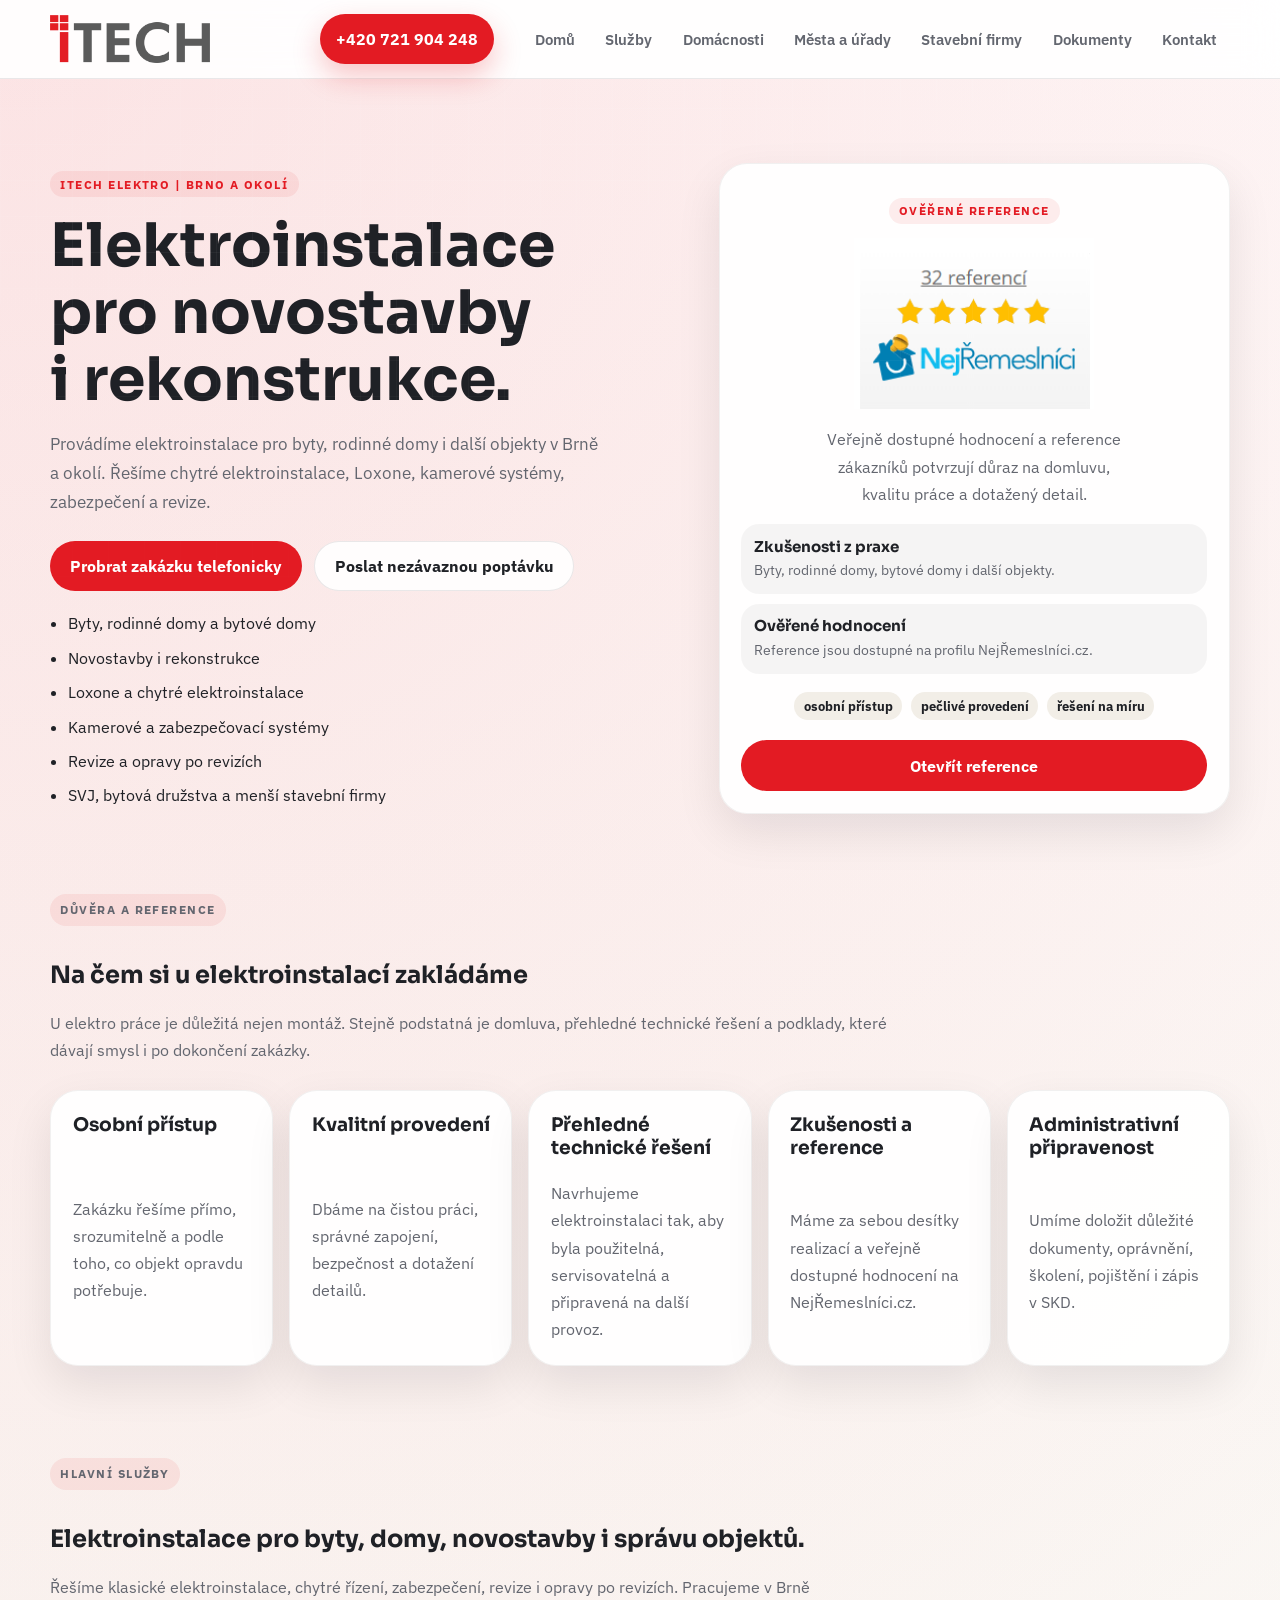
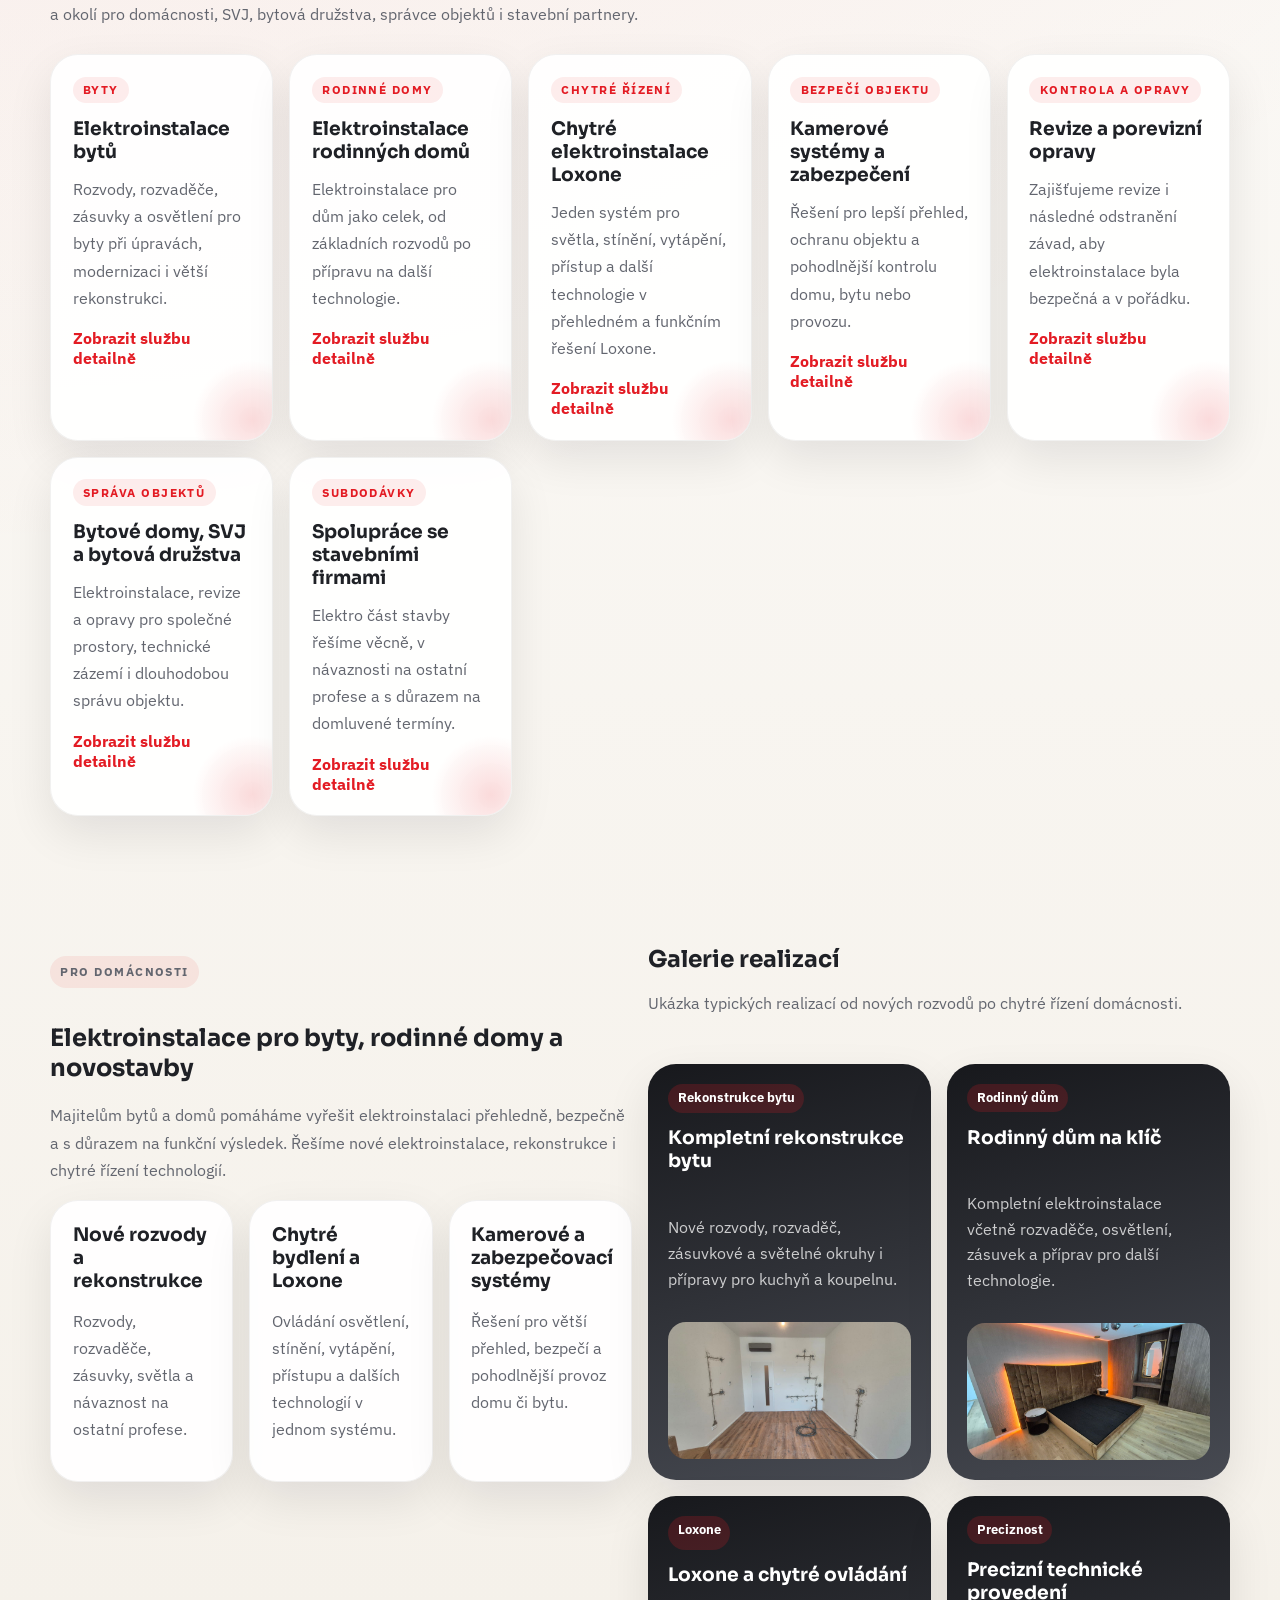
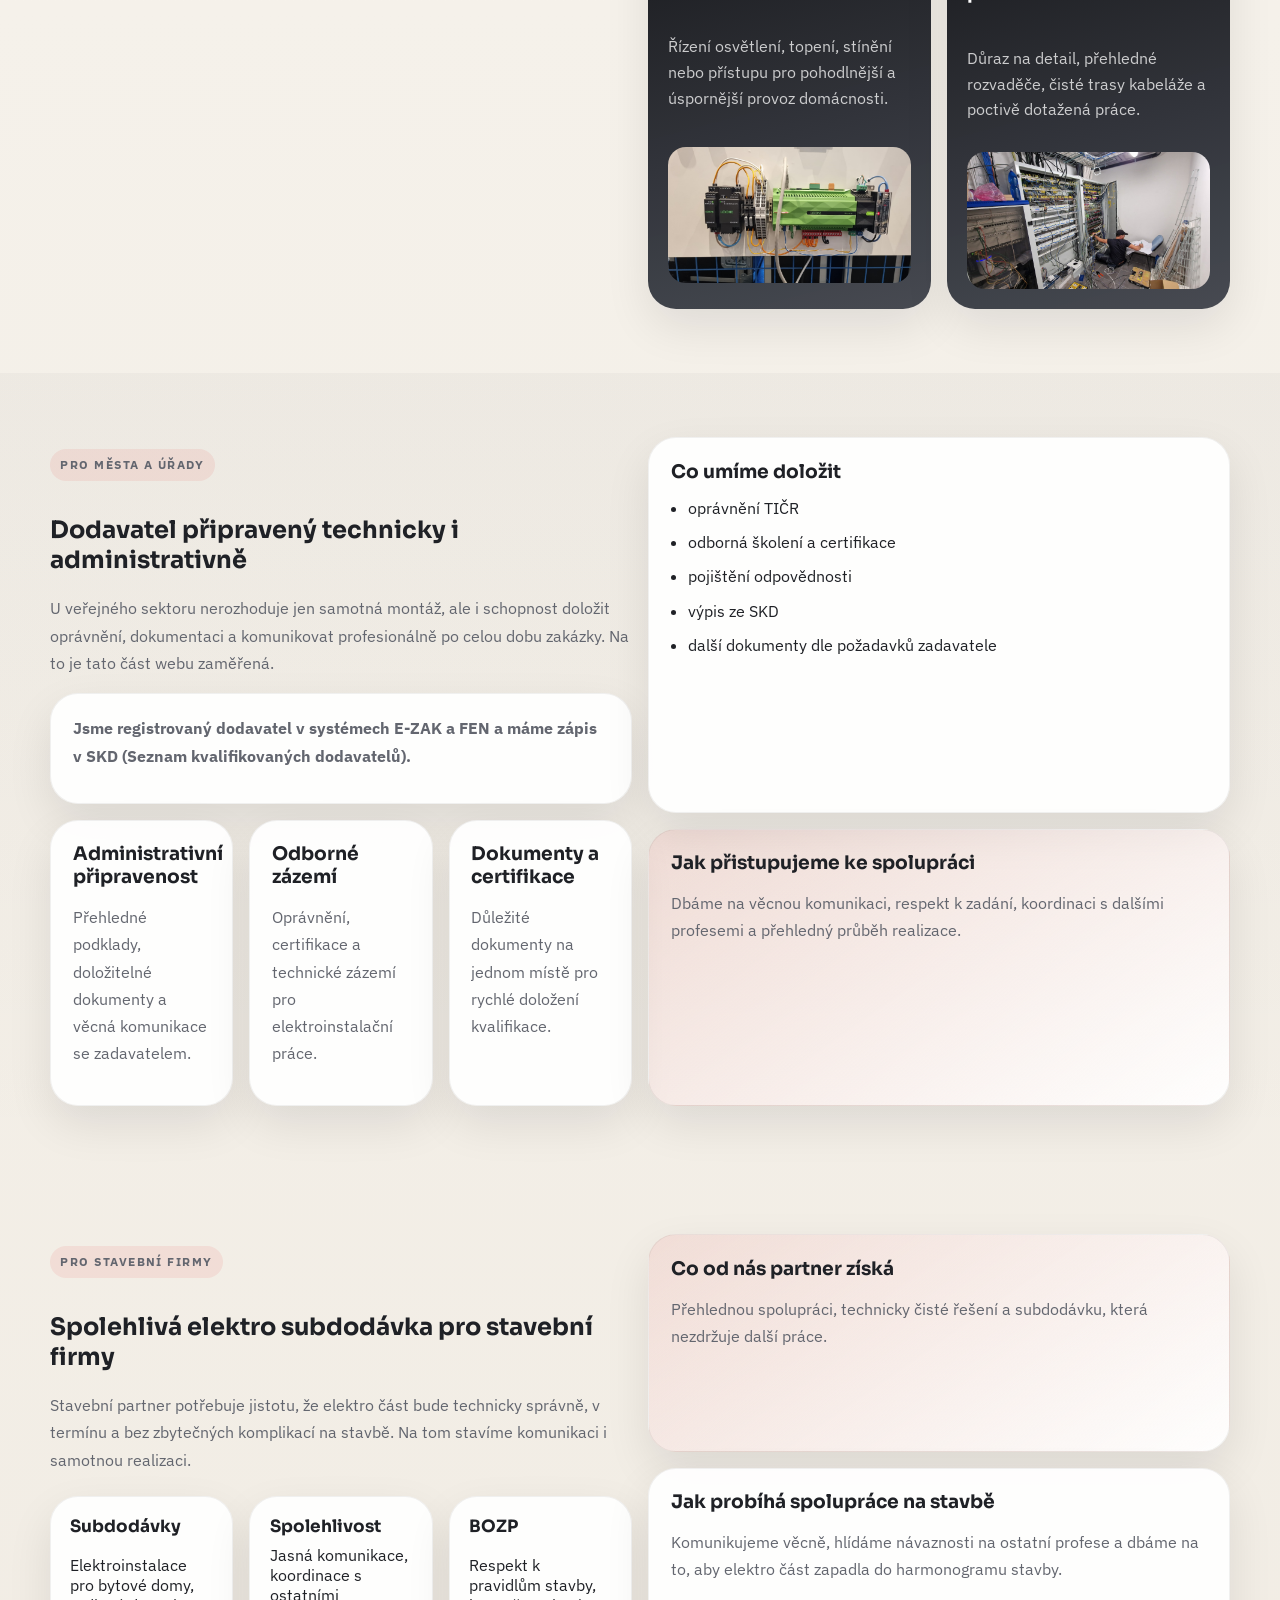
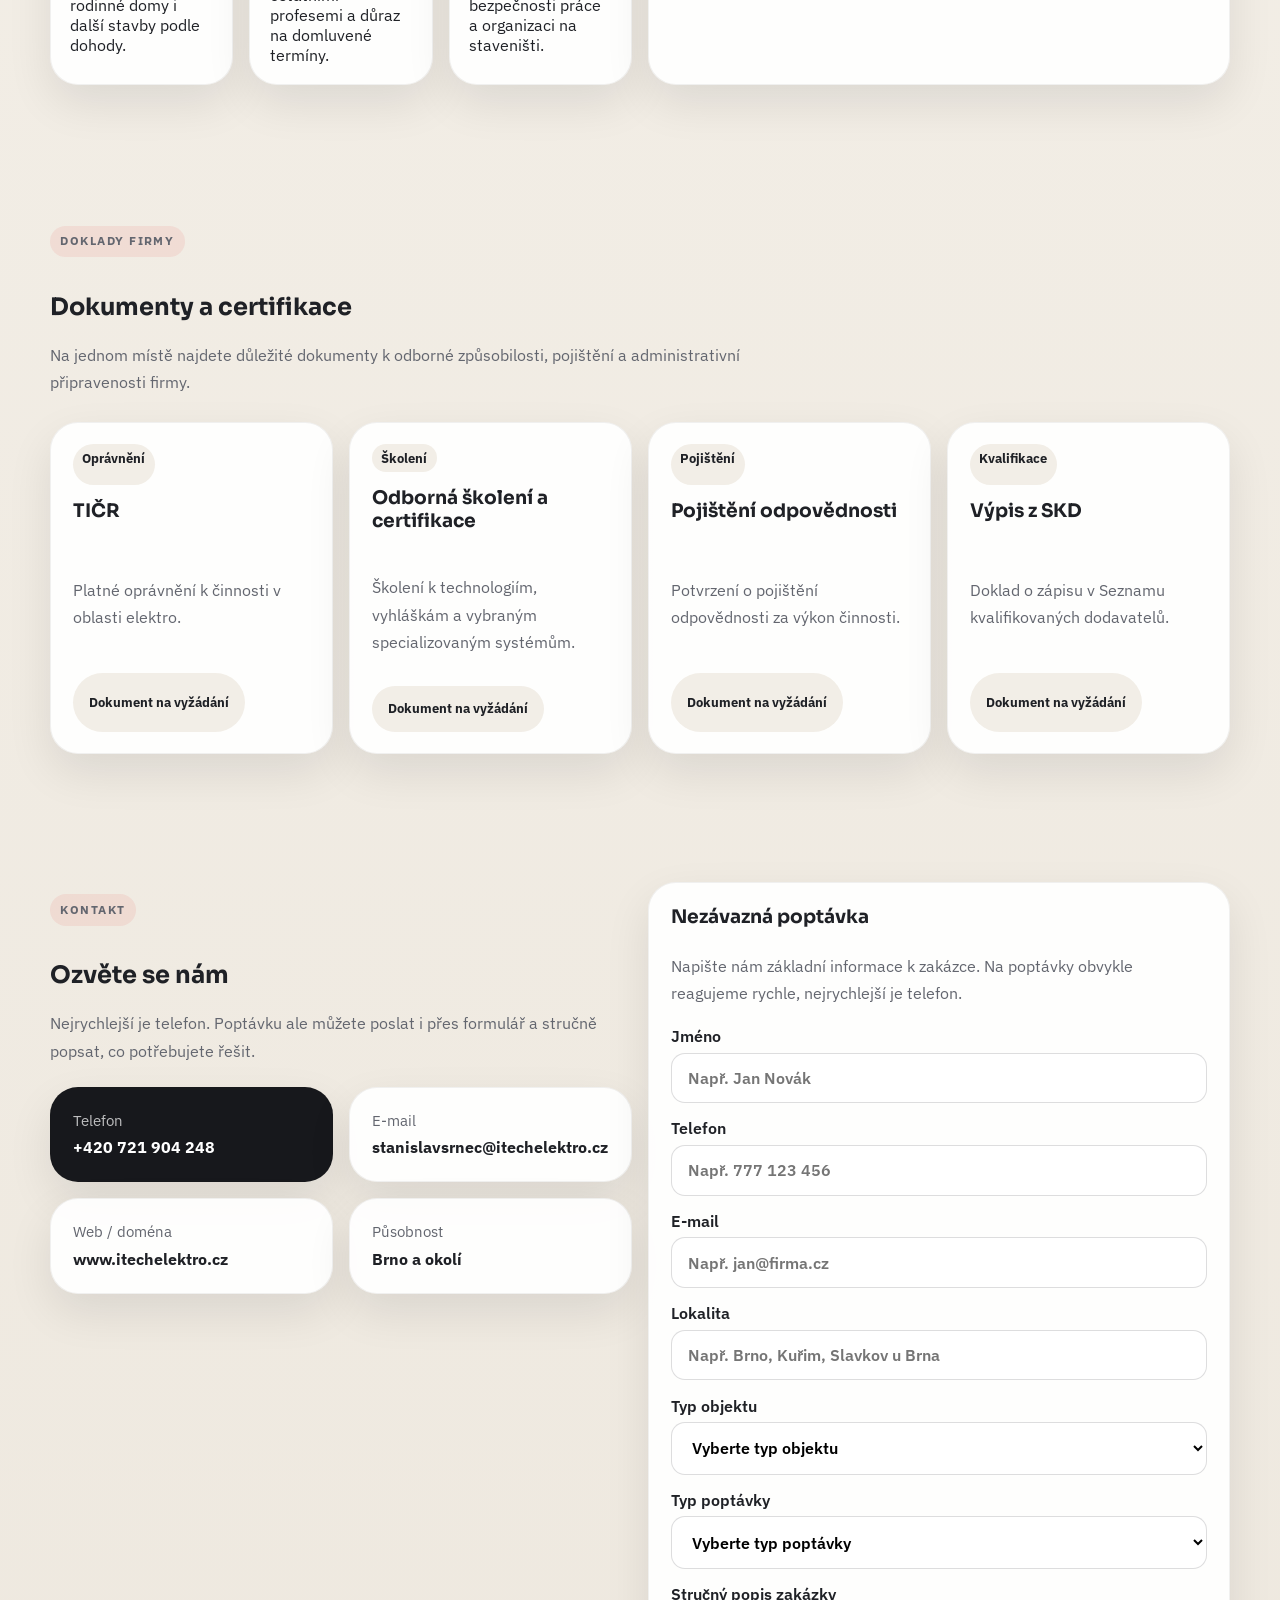
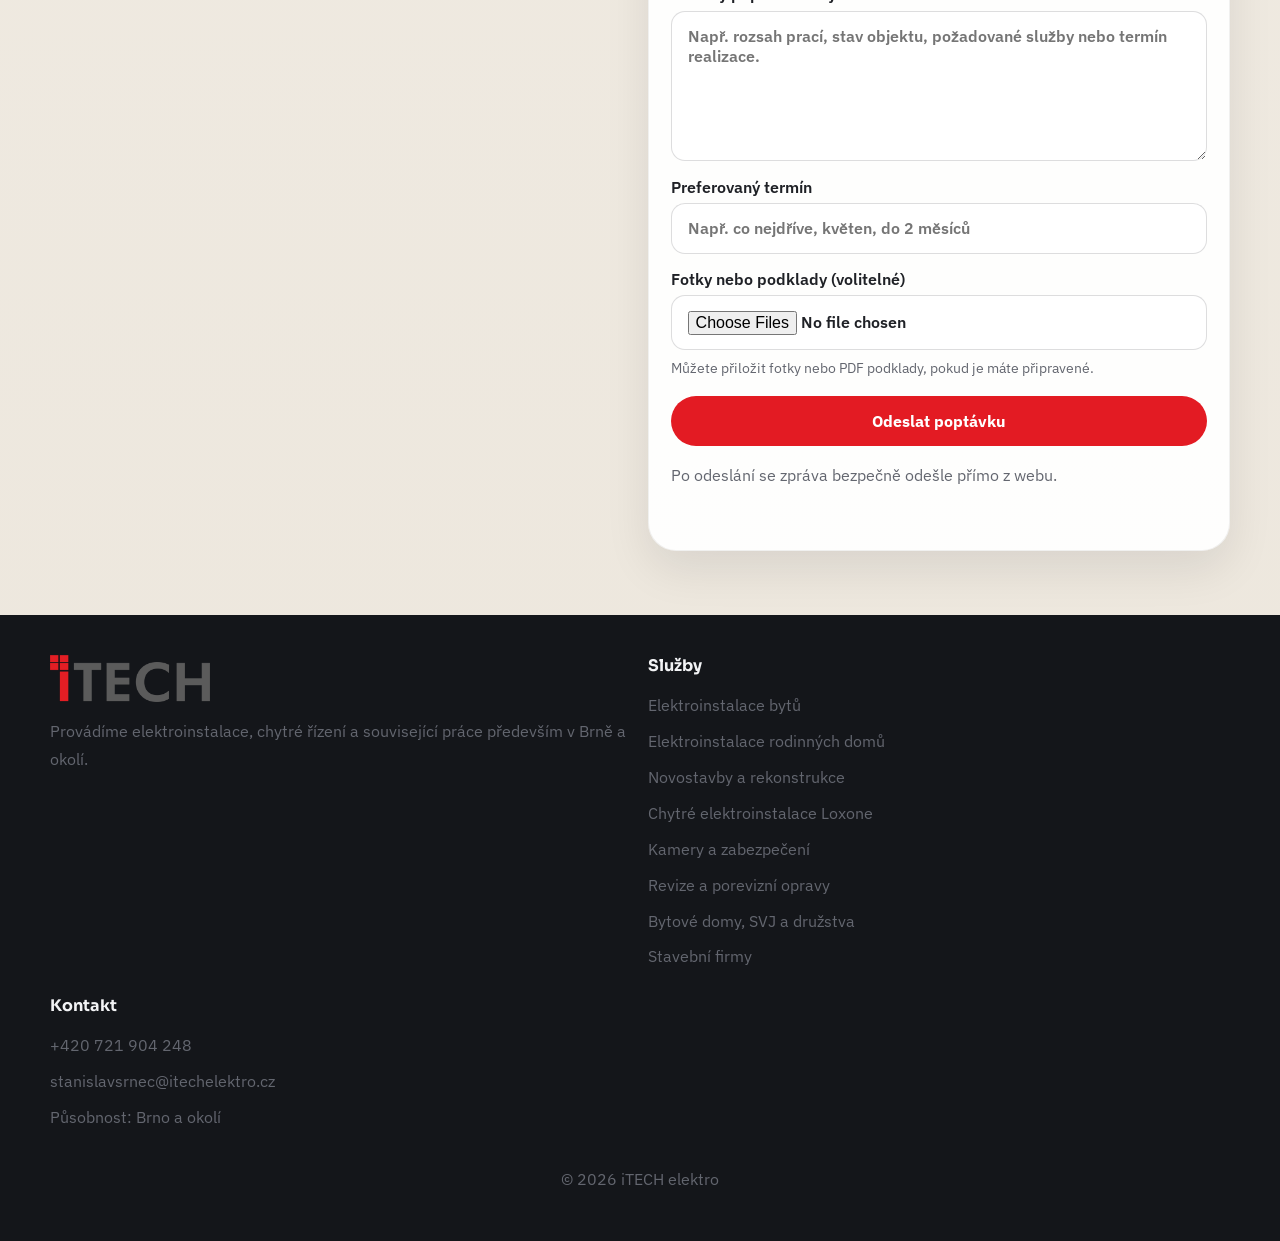
==== commit 76ed65d3: "Loxone" ====
--- a/index.html
+++ b/index.html
@@ -171,17 +171,10 @@
             <span class="card-link">Zobrazit službu detailně</span>
           </a>
 
-          <a class="audience-card" href="elektroinstalace-novostavby-rekonstrukce.html">
-            <span class="card-kicker">Nové i starší objekty</span>
-            <h3>Elektroinstalace pro novostavby a rekonstrukce</h3>
-            <p>Navrhujeme a provádíme elektroinstalace tak, aby odpovídaly stavu objektu, provozu i budoucímu využití.</p>
-            <span class="card-link">Zobrazit službu detailně</span>
-          </a>
-
           <a class="audience-card" href="chytre-elektroinstalace-loxone.html">
             <span class="card-kicker">Chytré řízení</span>
-            <h3>Chytré elektroinstalace a Loxone</h3>
-            <p>Řízení světel, stínění, topení, přístupu a dalších technologií v jednom přehledném systému.</p>
+            <h3>Chytré elektroinstalace Loxone</h3>
+            <p>Jeden systém pro světla, stínění, vytápění, přístup a další technologie v přehledném a funkčním řešení Loxone.</p>
             <span class="card-link">Zobrazit službu detailně</span>
           </a>
 
@@ -477,7 +470,7 @@
           <li><a href="elektroinstalace-bytu.html">Elektroinstalace bytů</a></li>
           <li><a href="elektroinstalace-rodinnych-domu.html">Elektroinstalace rodinných domů</a></li>
           <li><a href="elektroinstalace-novostavby-rekonstrukce.html">Novostavby a rekonstrukce</a></li>
-          <li><a href="chytre-elektroinstalace-loxone.html">Chytré elektroinstalace a Loxone</a></li>
+          <li><a href="chytre-elektroinstalace-loxone.html">Chytré elektroinstalace Loxone</a></li>
           <li><a href="kamerove-systemy-zabezpeceni.html">Kamery a zabezpečení</a></li>
           <li><a href="revize-porevizni-opravy.html">Revize a porevizní opravy</a></li>
           <li><a href="bytove-domy-svj-bytova-druzstva.html">Bytové domy, SVJ a družstva</a></li>
--- a/styles.css
+++ b/styles.css
@@ -939,7 +939,7 @@
   }
 
   .audience-grid {
-    grid-template-columns: repeat(3, minmax(0, 1fr));
+    grid-template-columns: repeat(auto-fit, minmax(13.5rem, 1fr));
   }
 
   .documents-grid {
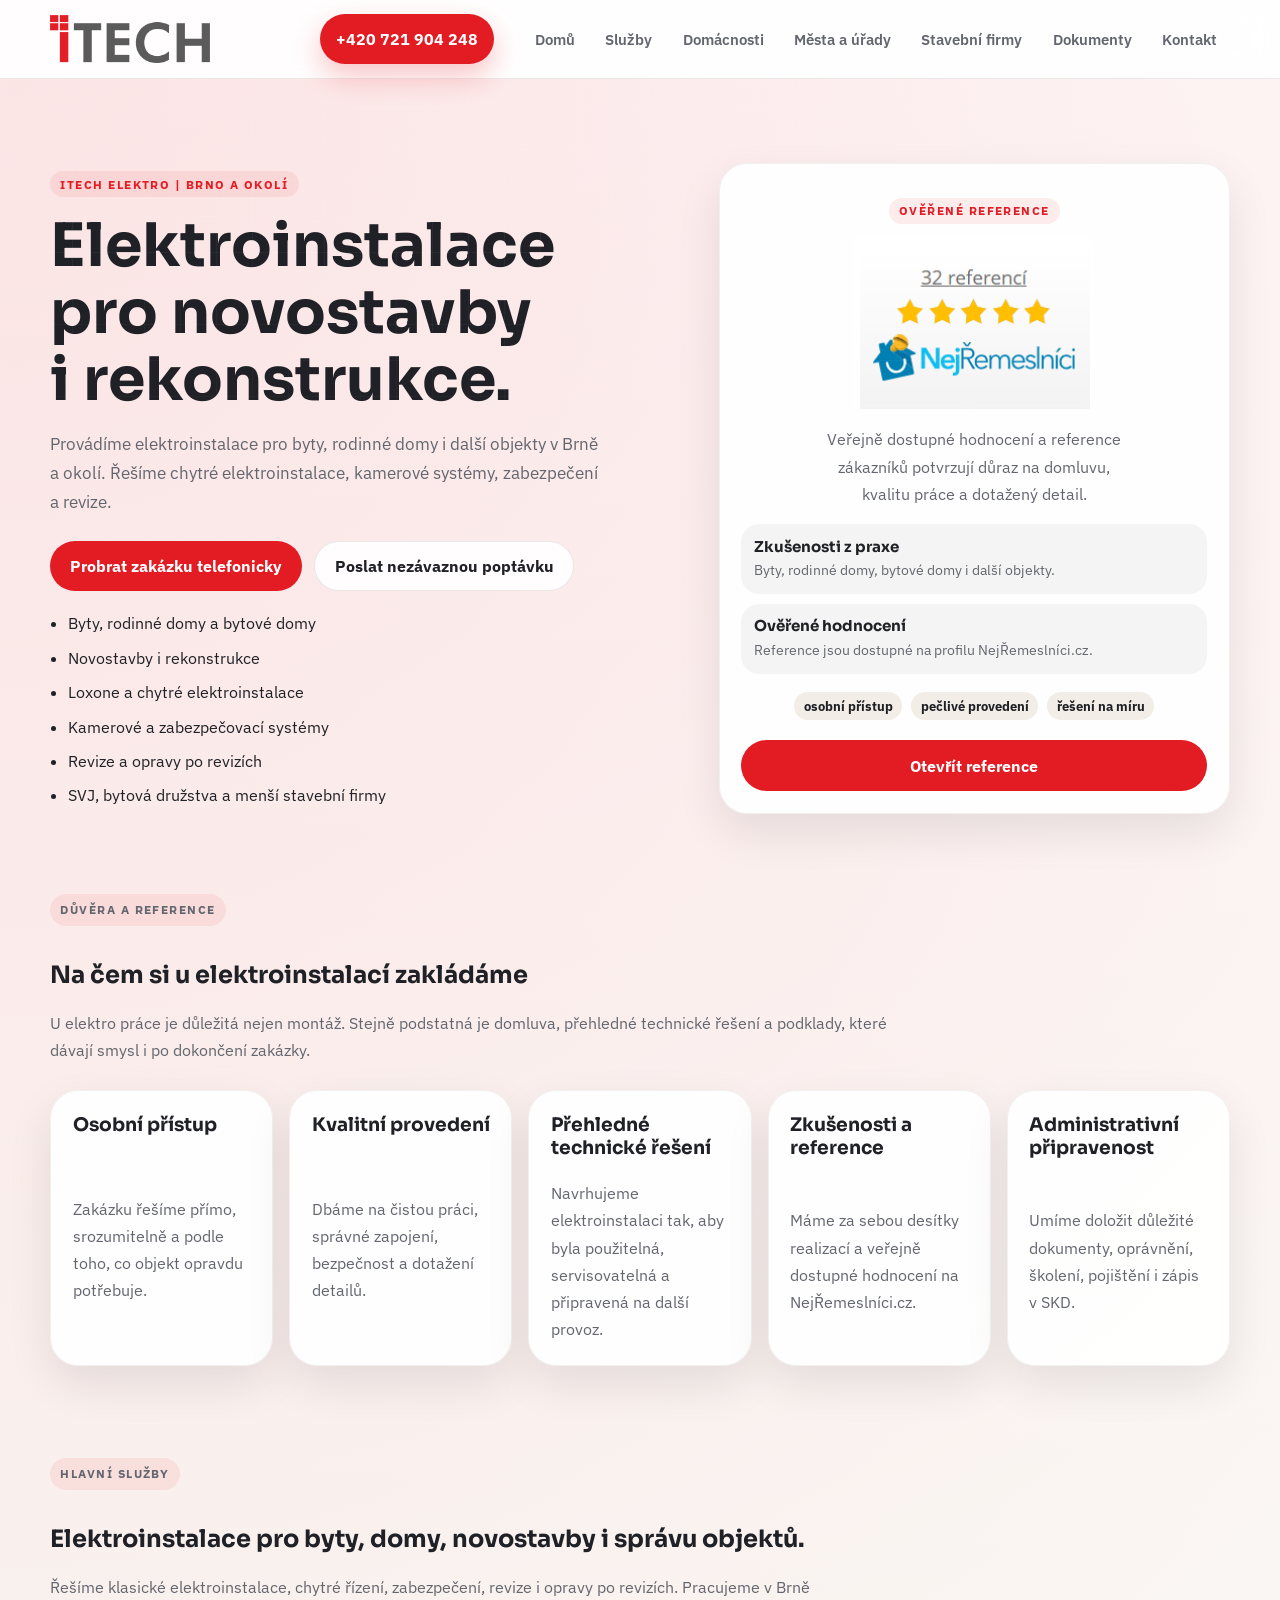
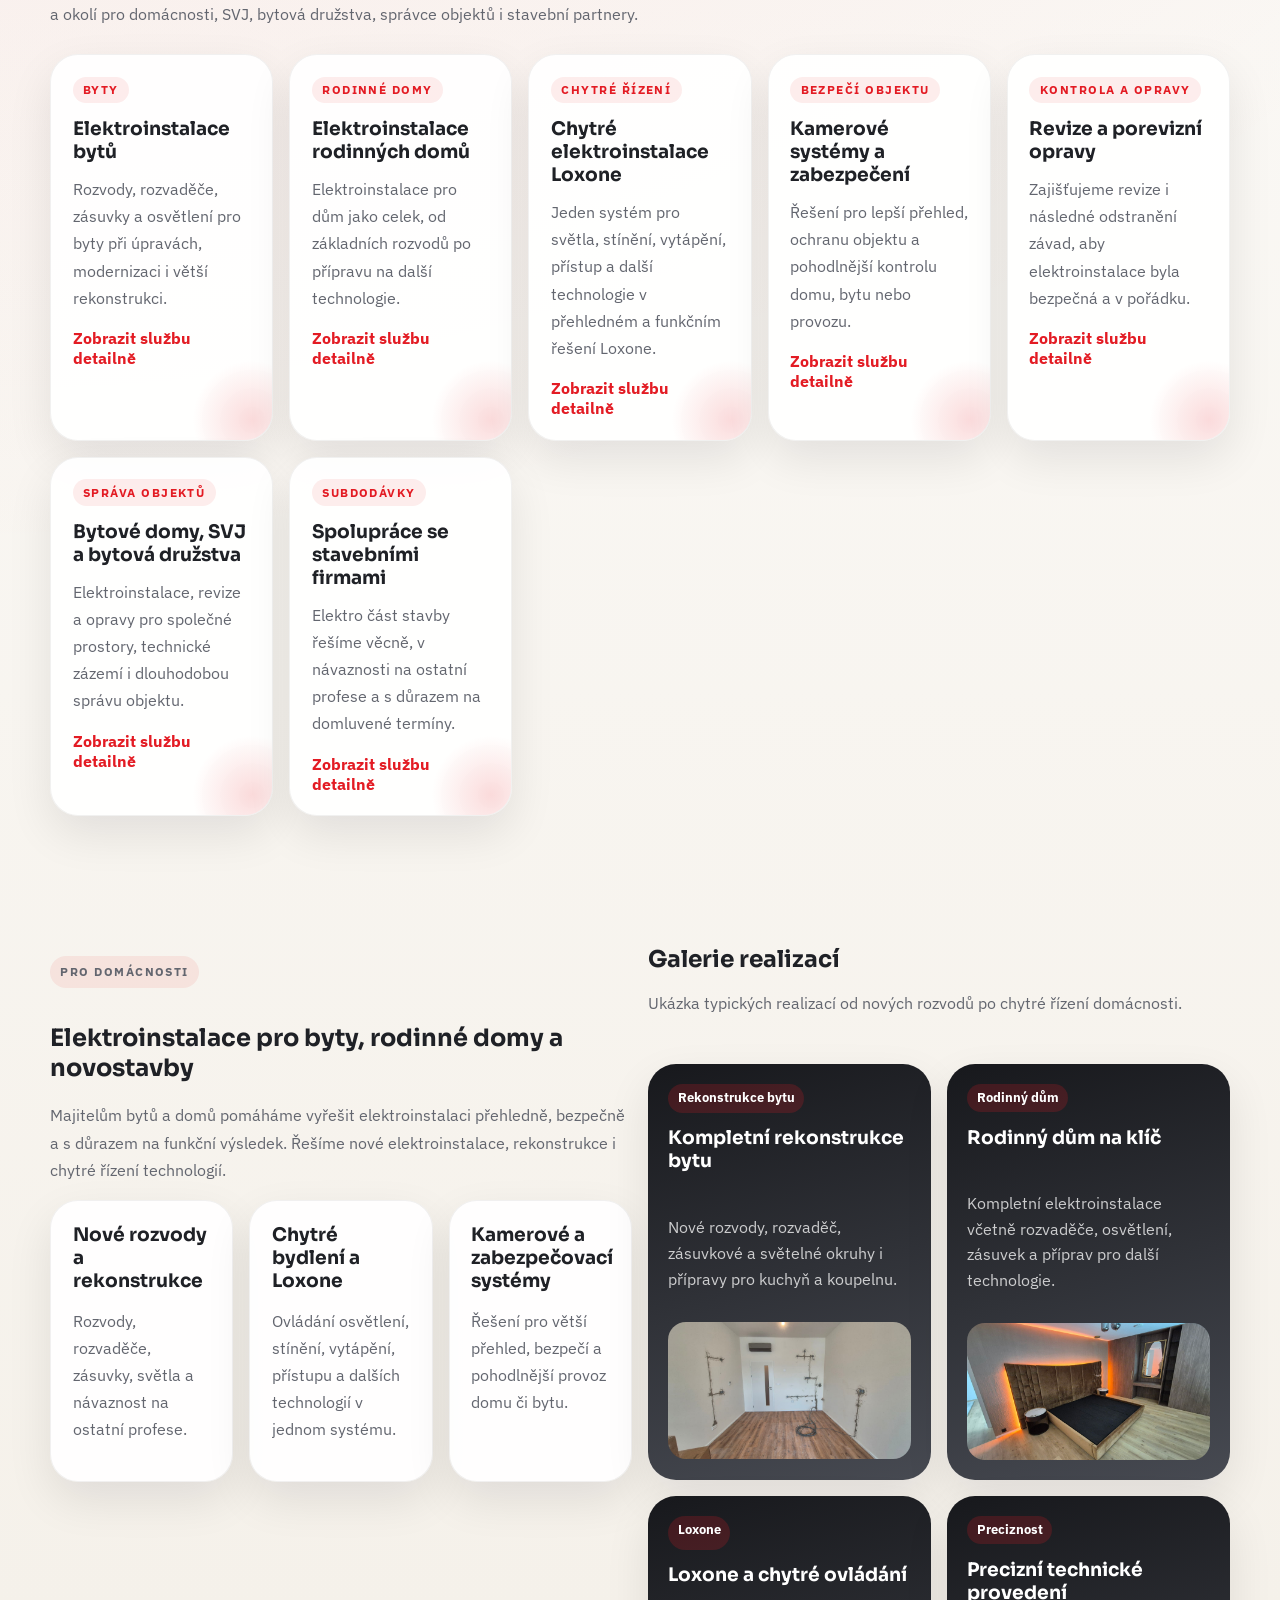
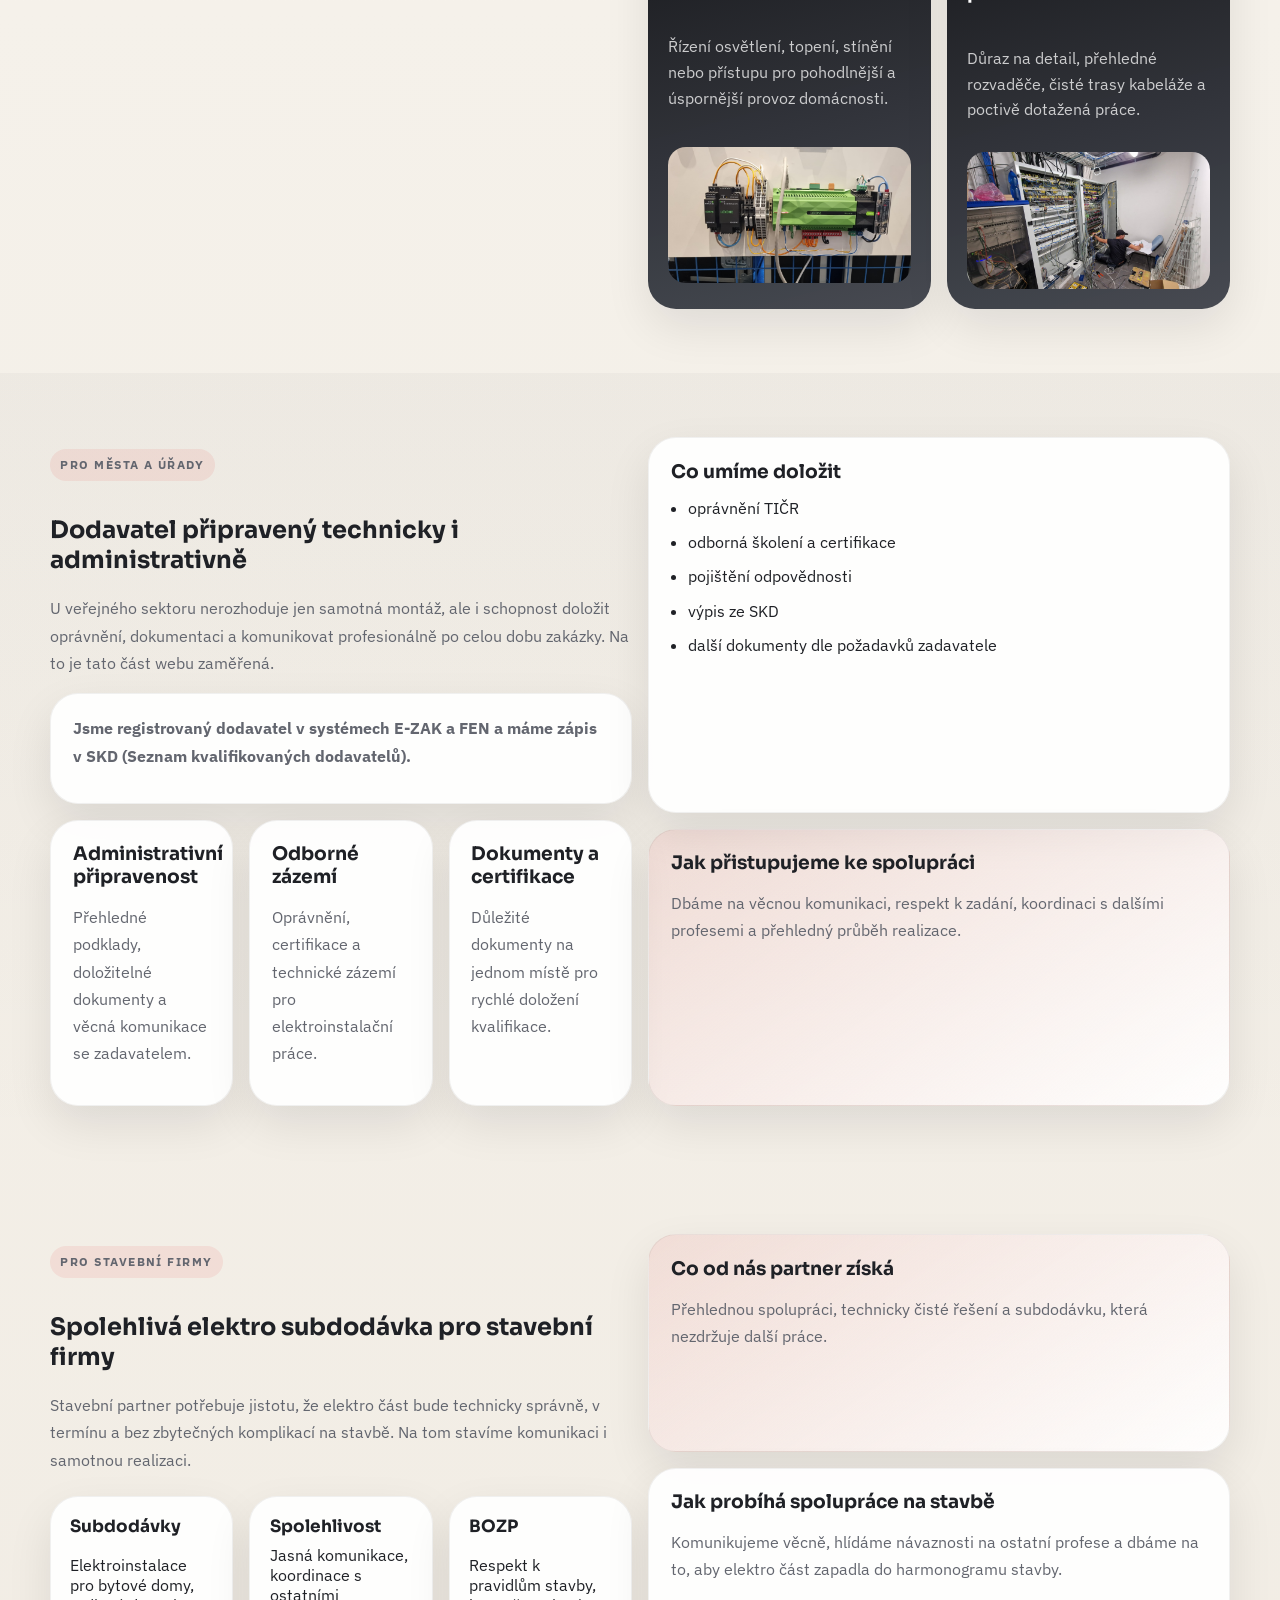
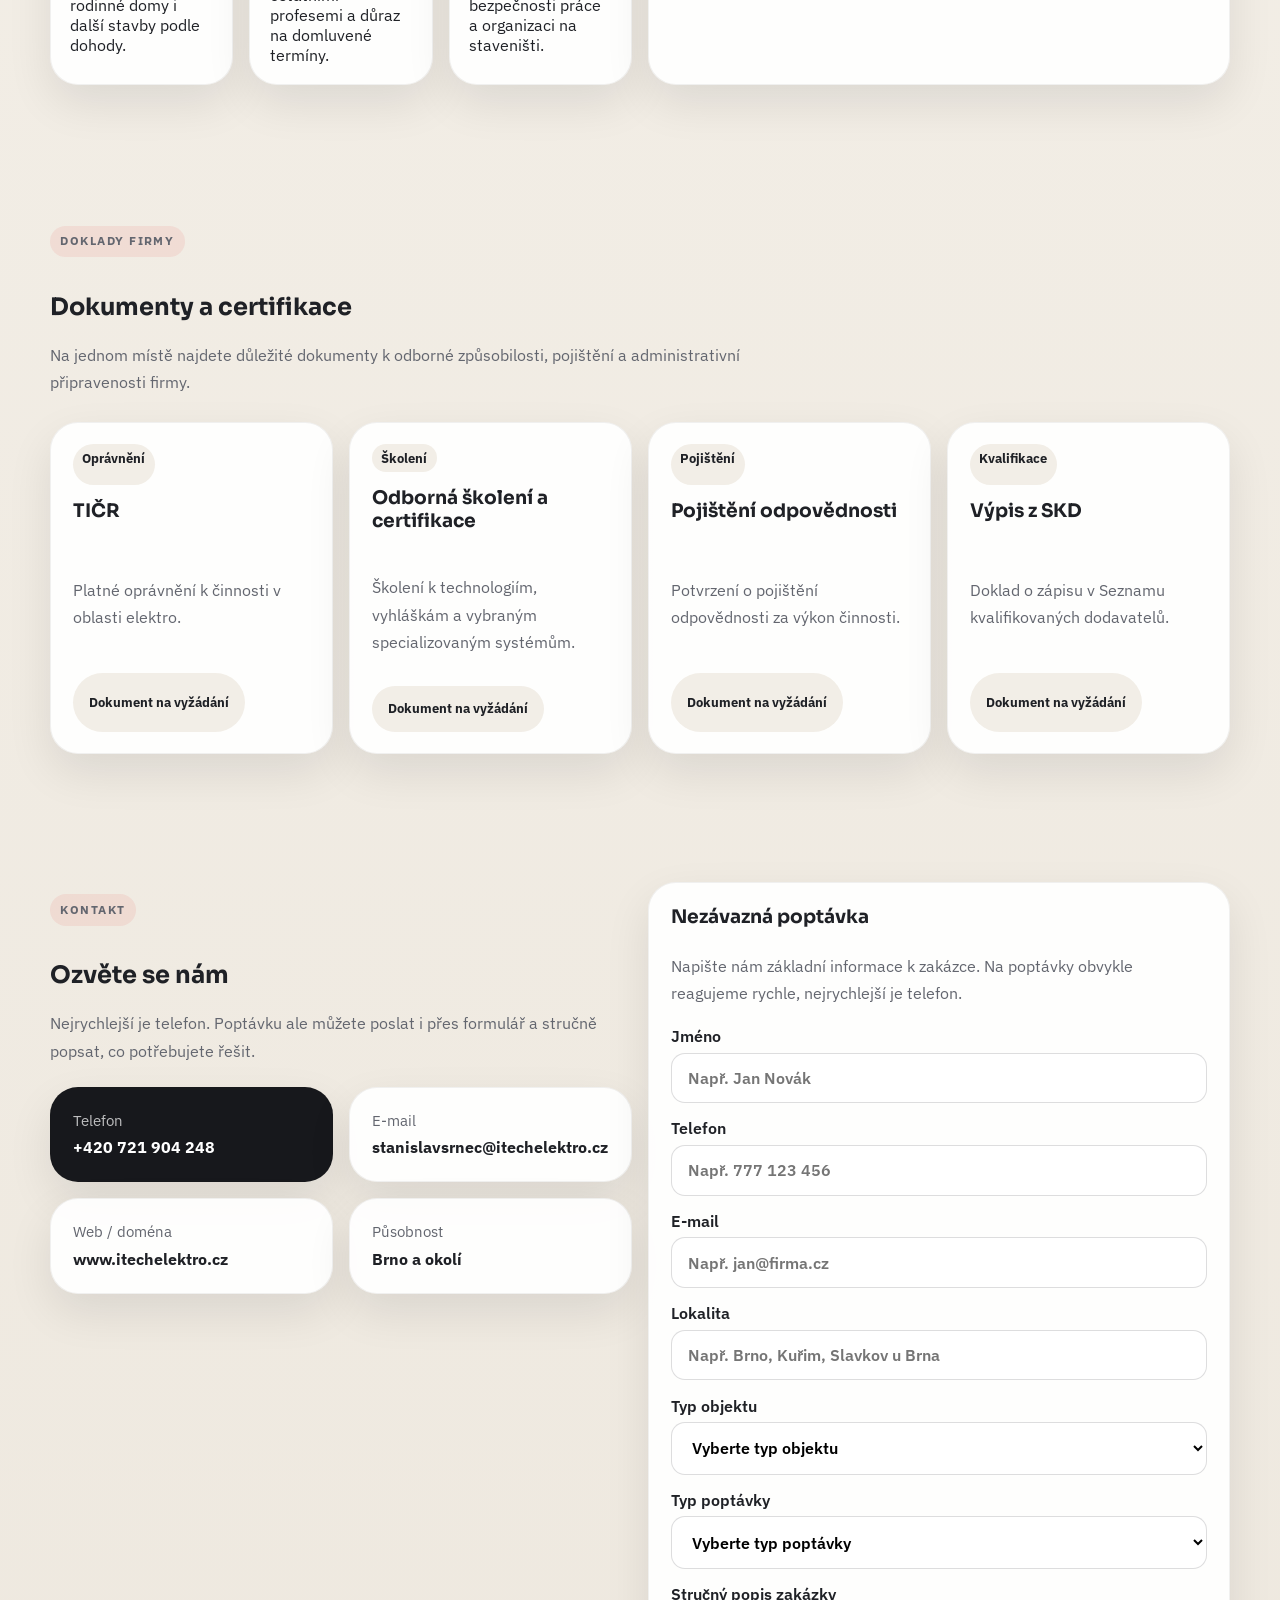
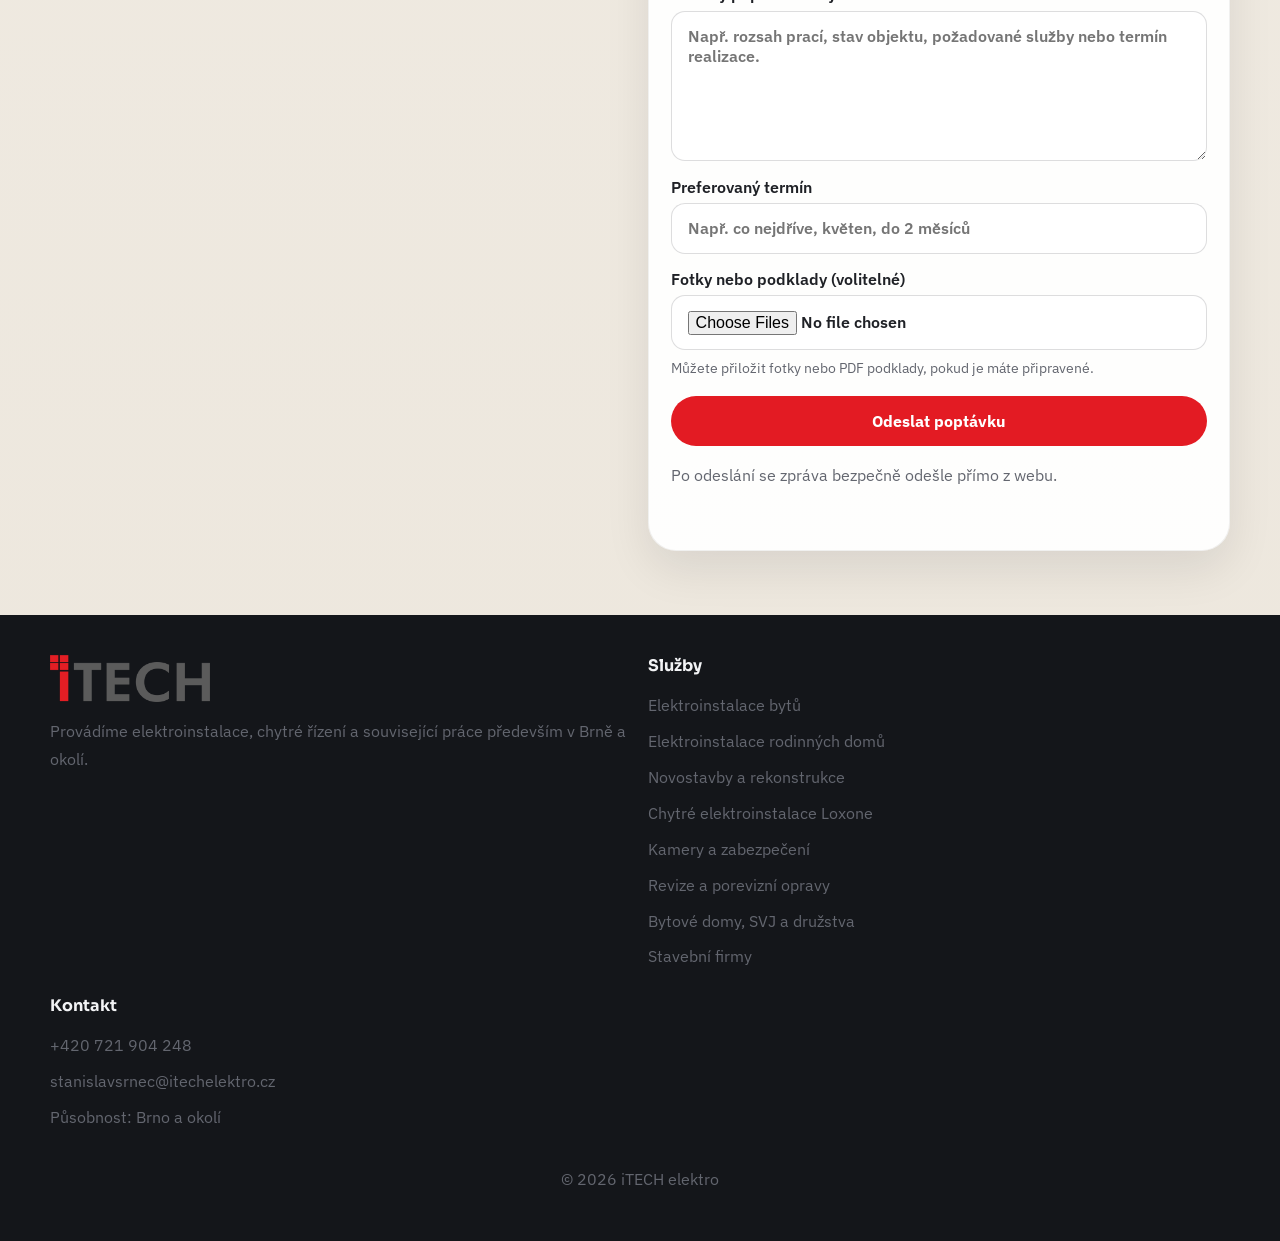
==== commit f3685368: "uvod zmena" ====
--- a/index.html
+++ b/index.html
@@ -60,8 +60,7 @@
           <p class="eyebrow">iTECH elektro | Brno a okolí</p>
           <h1>Elektroinstalace pro novostavby i rekonstrukce.</h1>
           <p class="hero-text">
-            Provádíme elektroinstalace pro byty, rodinné domy i další objekty v Brně a okolí.
-            Řešíme chytré elektroinstalace, Loxone, kamerové systémy, zabezpečení a revize.
+            Provádíme elektroinstalace pro byty, rodinné domy i další objekty v Brně a okolí. Řešíme chytré elektroinstalace, kamerové systémy, zabezpečení a revize.
           </p>
 
           <div class="hero-actions">
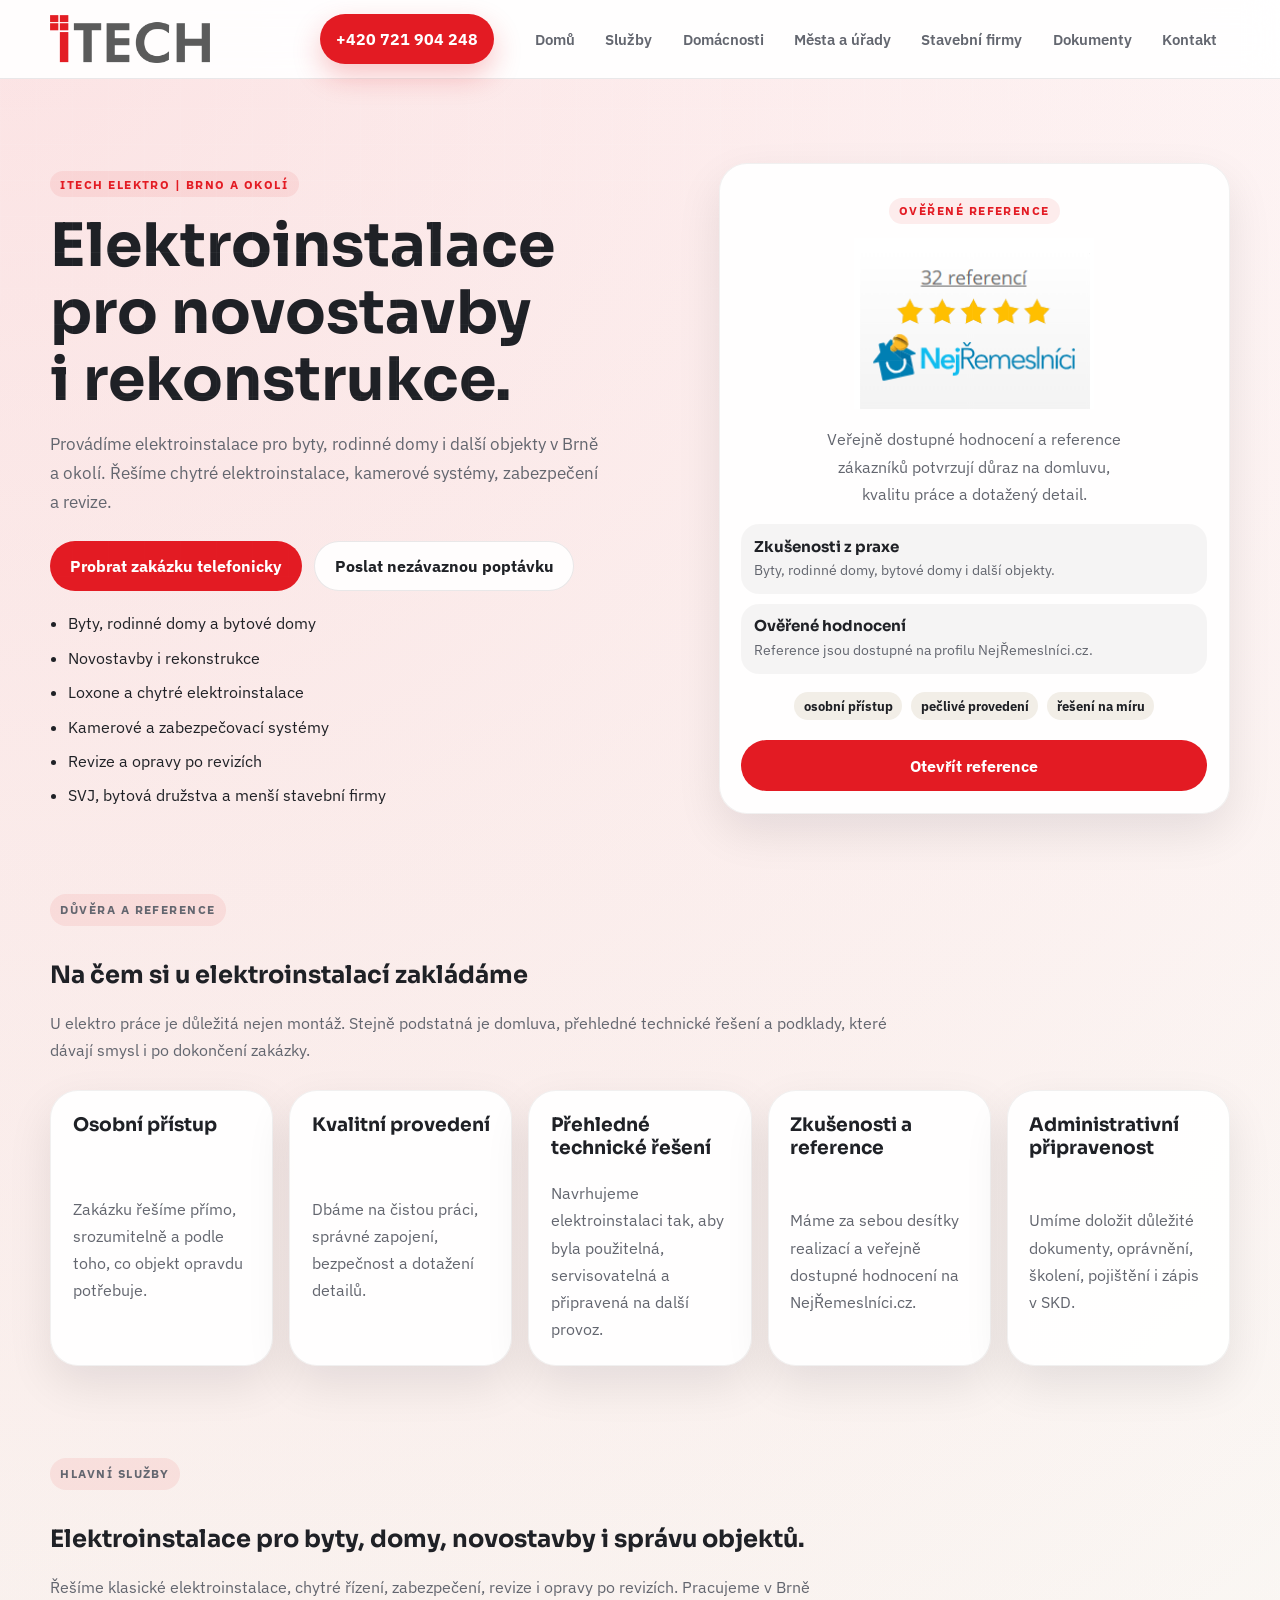
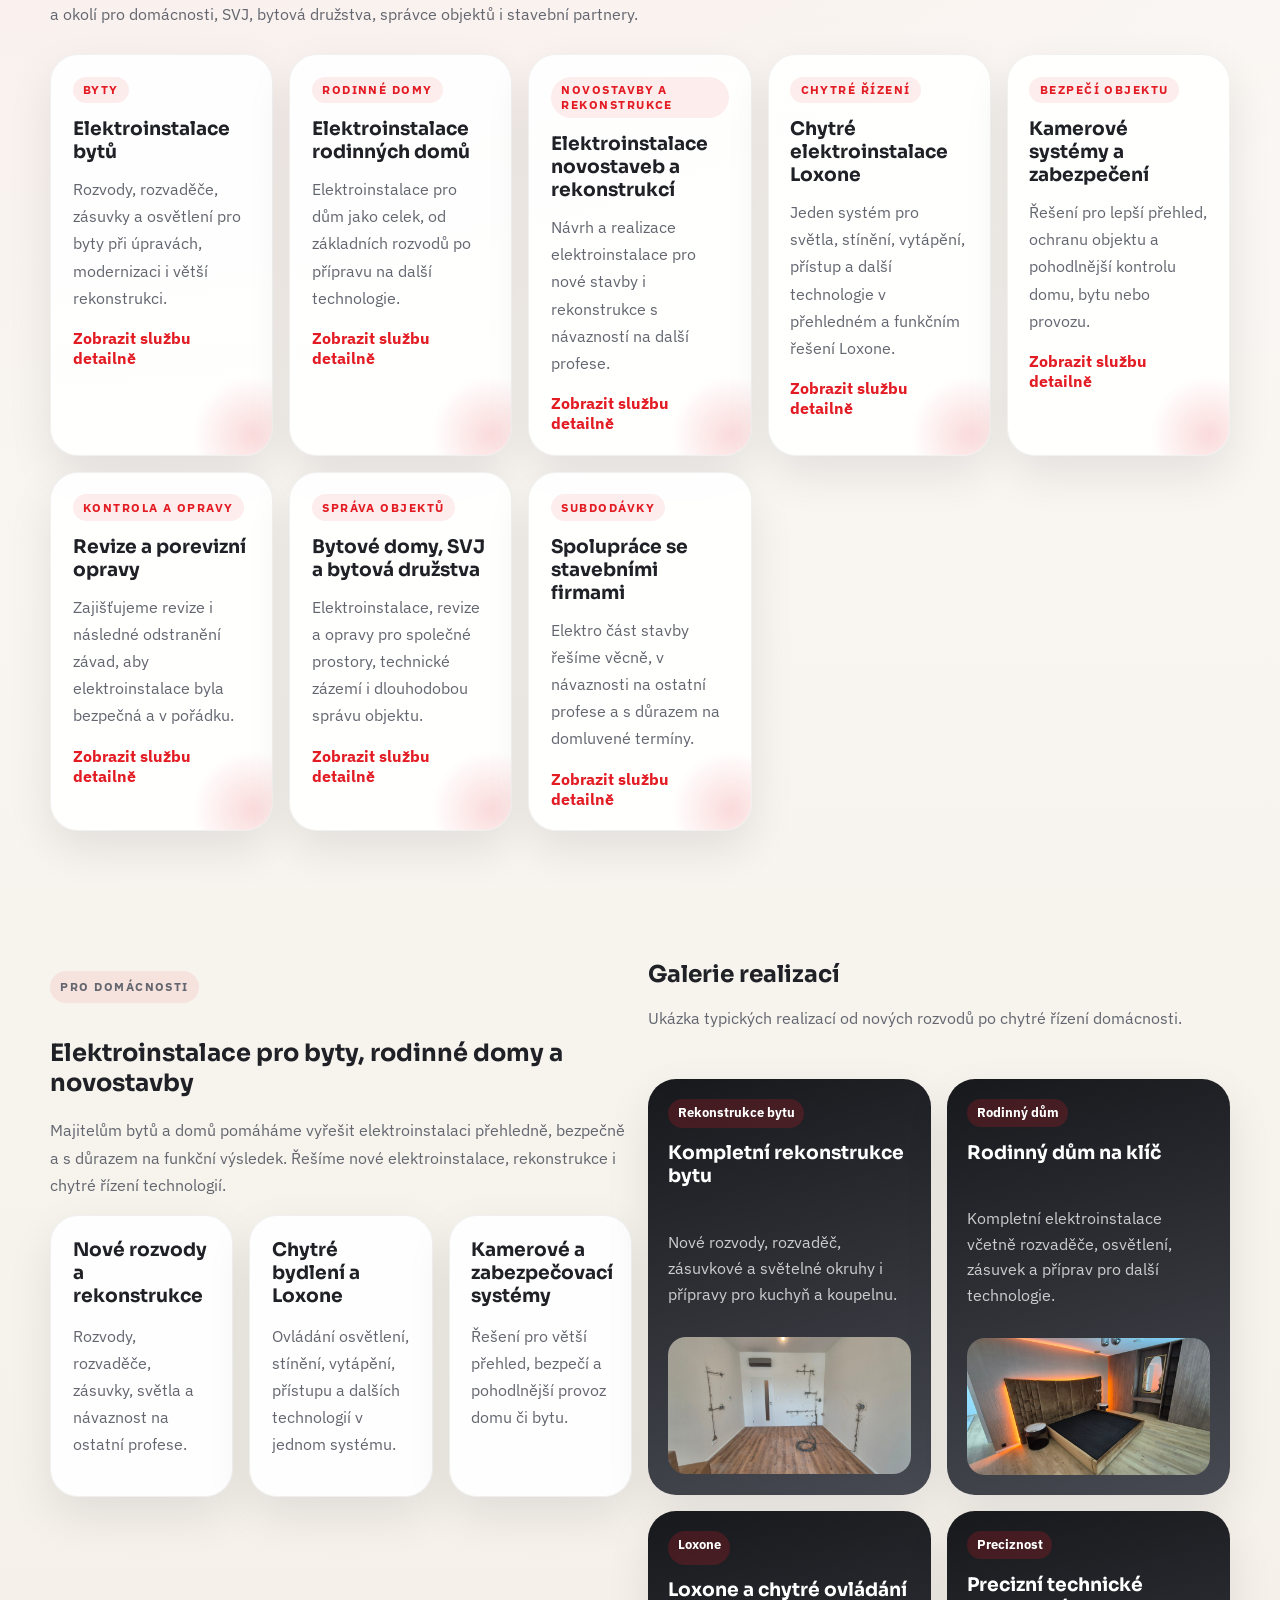
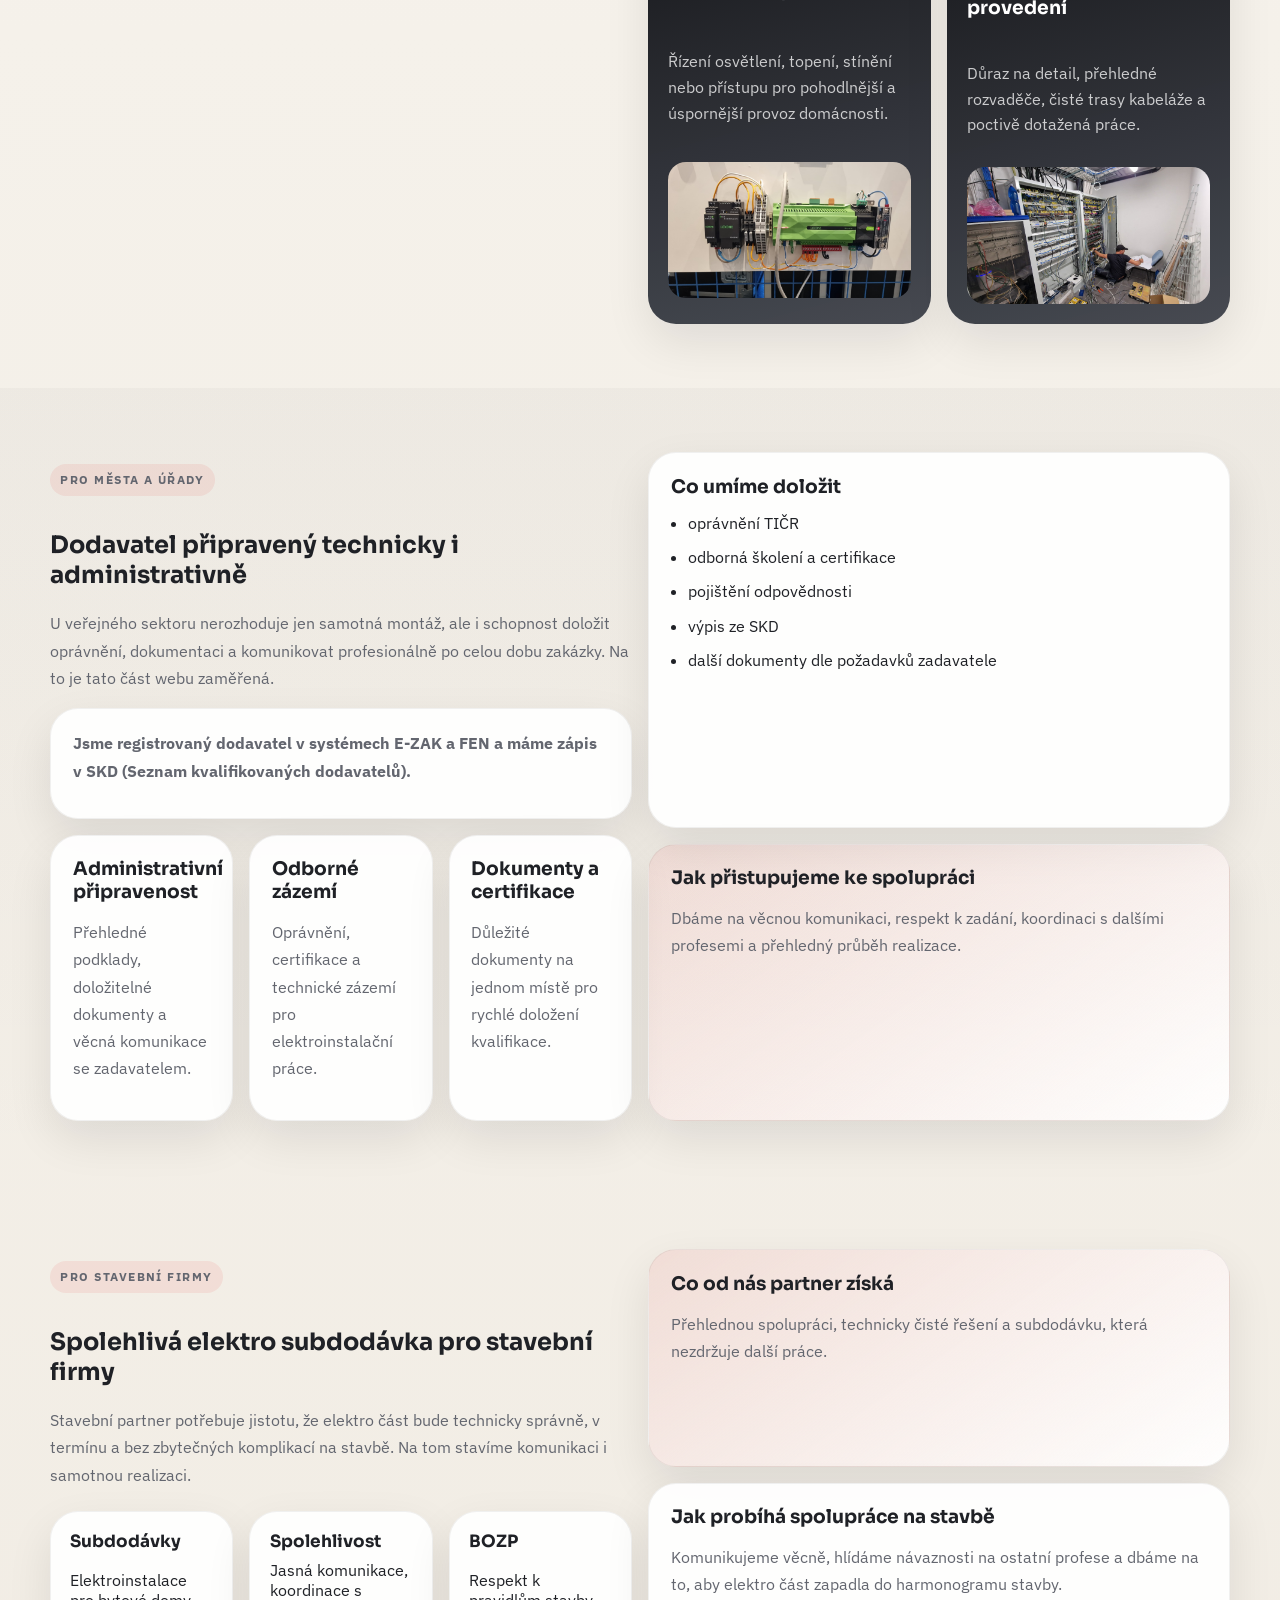
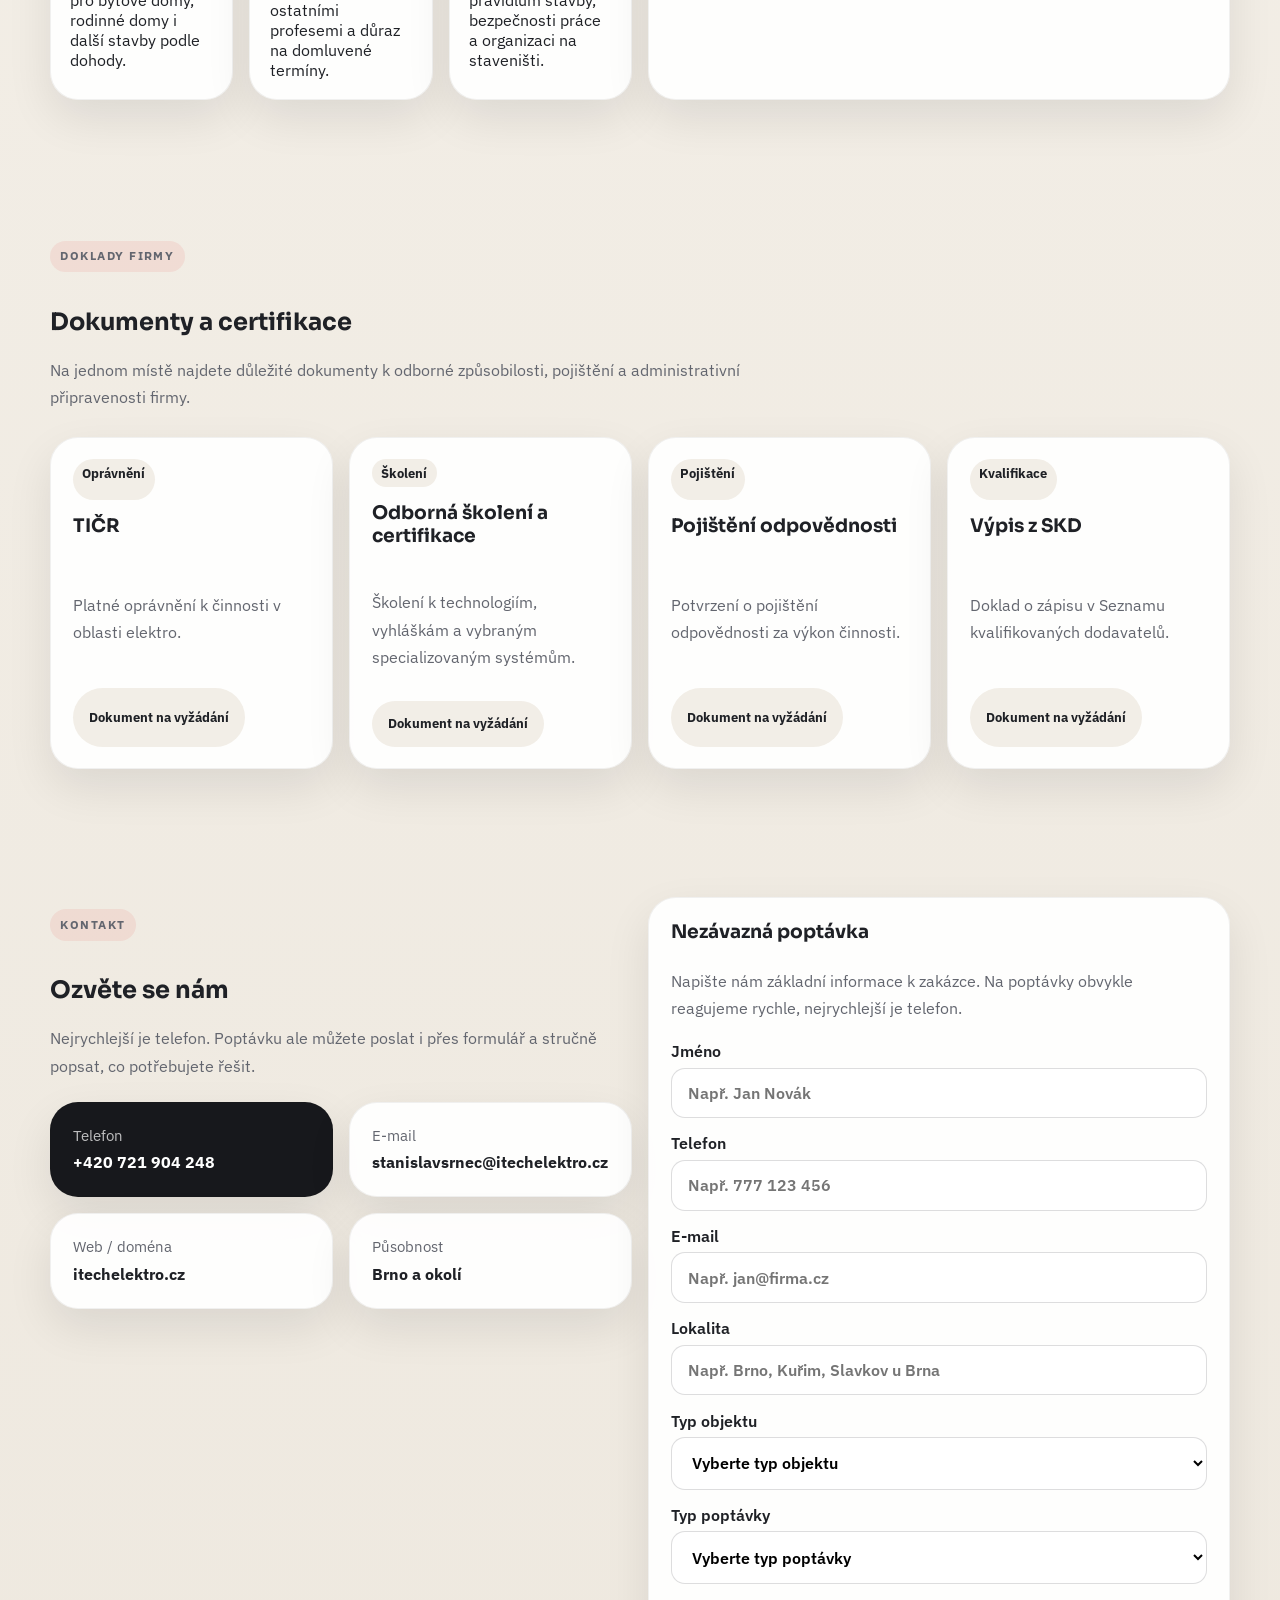
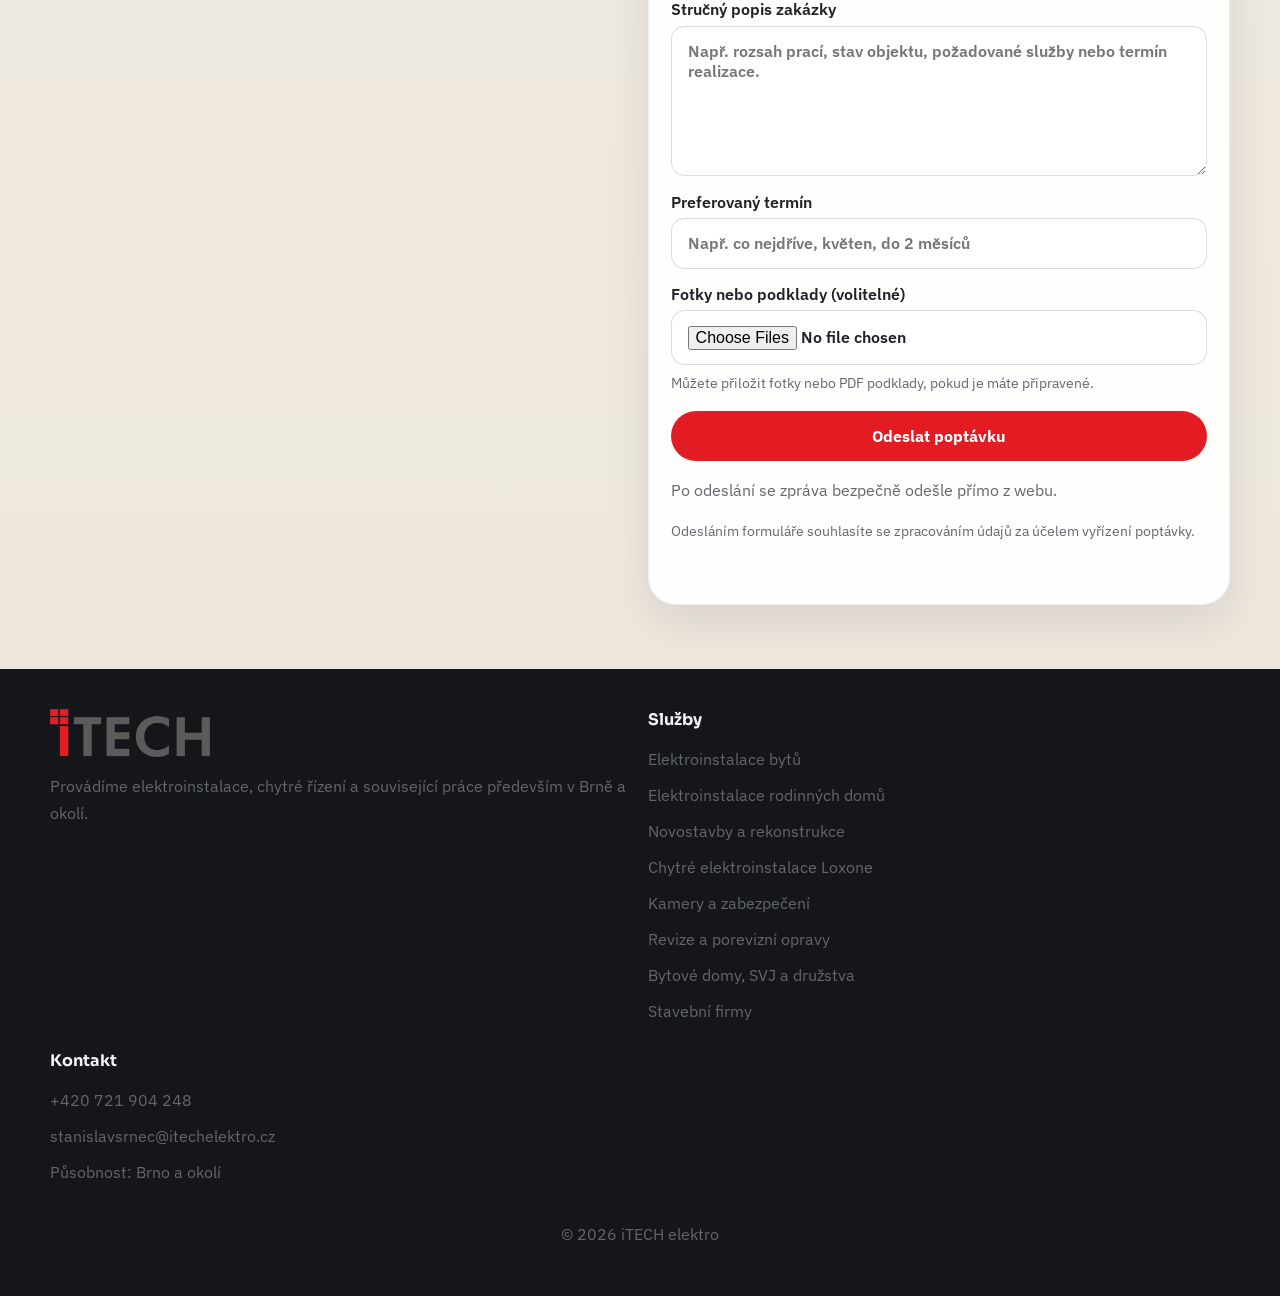
==== commit 05799997: "Květen" ====
--- a/index.html
+++ b/index.html
@@ -6,7 +6,18 @@
   <meta name="description" content="iTECH elektro provádí elektroinstalace v Brně a okolí pro byty, rodinné domy, novostavby, rekonstrukce i bytové domy. Loxone, kamery, zabezpečení, revize a opravy.">
   <meta name="theme-color" content="#e31b23">
   <title>iTECH elektro | Elektroinstalace Brno a okolí</title>
-  <link rel="canonical" href="https://www.itechelektro.cz/">
+  <link rel="canonical" href="https://itechelektro.cz/">
+  <meta property="og:type" content="website">
+  <meta property="og:locale" content="cs_CZ">
+  <meta property="og:site_name" content="iTECH elektro">
+  <meta property="og:title" content="iTECH elektro | Elektroinstalace Brno a okolí">
+  <meta property="og:description" content="Elektroinstalace, chytré řízení, kamery, zabezpečení, revize a opravy v Brně a okolí.">
+  <meta property="og:url" content="https://itechelektro.cz/">
+  <meta property="og:image" content="https://itechelektro.cz/assets/images/logo.png">
+  <meta name="twitter:card" content="summary">
+  <meta name="twitter:title" content="iTECH elektro | Elektroinstalace Brno a okolí">
+  <meta name="twitter:description" content="Elektroinstalace, chytré řízení, kamery, zabezpečení, revize a opravy v Brně a okolí.">
+  <meta name="twitter:image" content="https://itechelektro.cz/assets/images/logo.png">
   <link rel="preconnect" href="https://fonts.googleapis.com">
   <link rel="preconnect" href="https://fonts.gstatic.com" crossorigin>
   <link href="https://fonts.googleapis.com/css2?family=IBM+Plex+Sans:wght@400;500;600;700&family=Sora:wght@600;700;800&display=swap" rel="stylesheet">
@@ -16,12 +27,12 @@
       "@context": "https://schema.org",
       "@type": "Electrician",
       "name": "ITECH elektro - Stanislav Srnec",
-      "url": "https://www.itechelektro.cz/",
+      "url": "https://itechelektro.cz/",
       "telephone": "+420721904248",
       "email": "stanislavsrnec@itechelektro.cz",
       "areaServed": "Brno a okolí",
       "sameAs": [
-        "https://www.itechelektro.cz/",
+        "https://itechelektro.cz/",
         "https://www.nejremeslnici.cz/profil/72179-stanislav-srnec-itech-elektro?csrc=email_signature"
       ]
     }
@@ -100,7 +111,7 @@
               <span>pečlivé provedení</span>
               <span>řešení na míru</span>
             </div>
-            <a class="button button-primary button-full" href="https://www.nejremeslnici.cz/profil/72179-stanislav-srnec-itech-elektro?csrc=email_signature" target="_blank" rel="noreferrer">
+            <a class="button button-primary button-full" href="https://www.nejremeslnici.cz/profil/72179-stanislav-srnec-itech-elektro?csrc=email_signature" target="_blank" rel="noreferrer noopener">
               Otevřít reference
             </a>
           </article>
@@ -167,6 +178,13 @@
             <span class="card-kicker">Rodinné domy</span>
             <h3>Elektroinstalace rodinných domů</h3>
             <p>Elektroinstalace pro dům jako celek, od základních rozvodů po přípravu na další technologie.</p>
+            <span class="card-link">Zobrazit službu detailně</span>
+          </a>
+
+          <a class="audience-card" href="elektroinstalace-novostavby-rekonstrukce.html">
+            <span class="card-kicker">Novostavby a rekonstrukce</span>
+            <h3>Elektroinstalace novostaveb a rekonstrukcí</h3>
+            <p>Návrh a realizace elektroinstalace pro nové stavby i rekonstrukce s návazností na další profese.</p>
             <span class="card-link">Zobrazit službu detailně</span>
           </a>
 
@@ -366,9 +384,9 @@
               <span>E-mail</span>
               <strong>stanislavsrnec@itechelektro.cz</strong>
             </a>
-            <a class="contact-card" href="https://www.itechelektro.cz/" target="_blank" rel="noreferrer">
+            <a class="contact-card" href="https://itechelektro.cz/" target="_blank" rel="noreferrer noopener">
               <span>Web / doména</span>
-              <strong>www.itechelektro.cz</strong>
+              <strong>itechelektro.cz</strong>
             </a>
             <div class="contact-card">
               <span>Působnost</span>
@@ -450,6 +468,7 @@
 
           <button class="button button-primary" type="submit">Odeslat poptávku</button>
           <p class="form-note">Po odeslání se zpráva bezpečně odešle přímo z webu.</p>
+          <p class="form-note privacy-note">Odesláním formuláře souhlasíte se zpracováním údajů za účelem vyřízení poptávky.</p>
           <p id="form-feedback" class="form-feedback" aria-live="polite" role="status"></p>
         </form>
       </div>
--- a/styles.css
+++ b/styles.css
@@ -59,6 +59,12 @@
 a {
   color: inherit;
   text-decoration: none;
+}
+
+.brand {
+  display: inline-flex;
+  align-items: center;
+  flex-shrink: 0;
 }
 
 button,
@@ -753,6 +759,10 @@
   margin: 0;
 }
 
+.privacy-note {
+  font-size: 0.9rem;
+}
+
 .field-note {
   font-size: 0.88rem;
   font-weight: 400;
@@ -861,6 +871,12 @@
   .feature-grid,
   .stats-row {
     grid-template-columns: repeat(2, minmax(0, 1fr));
+  }
+}
+
+@media (max-width: 640px) {
+  .phone-pill {
+    display: none;
   }
 }
 
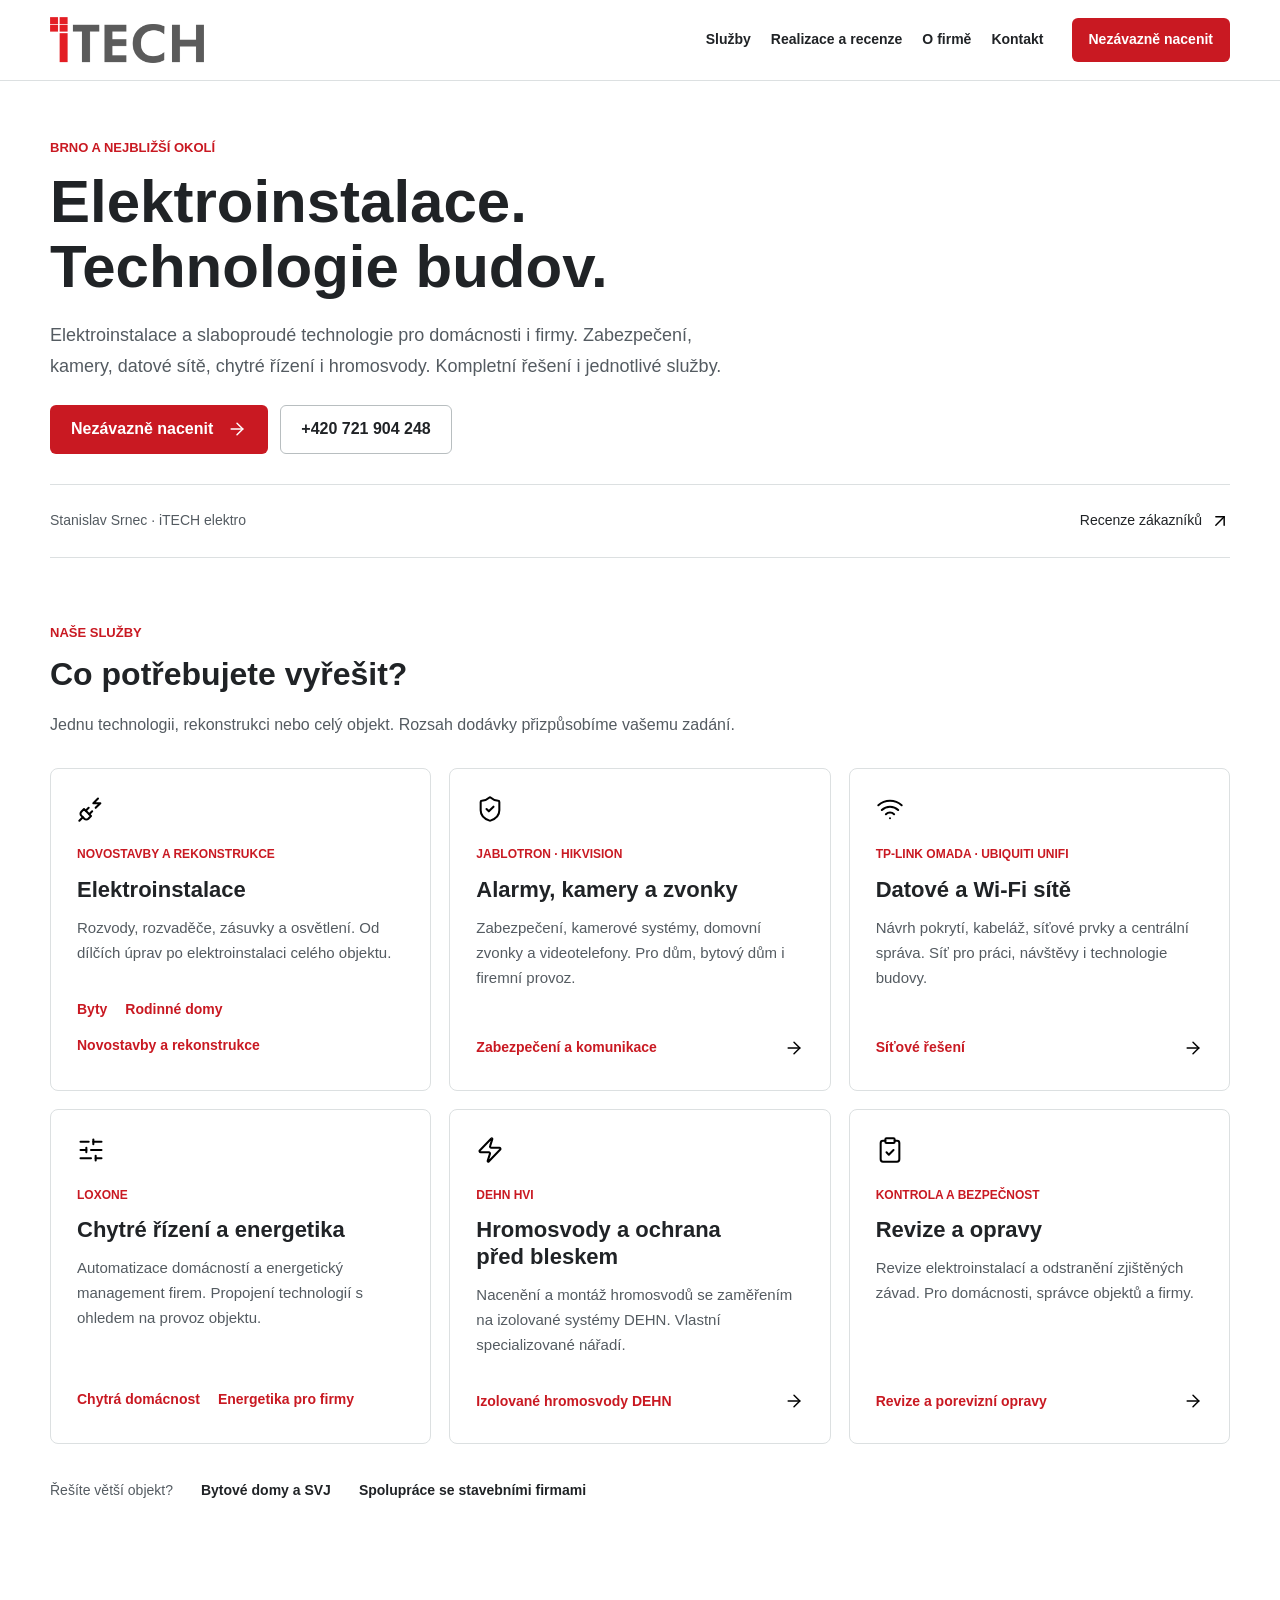
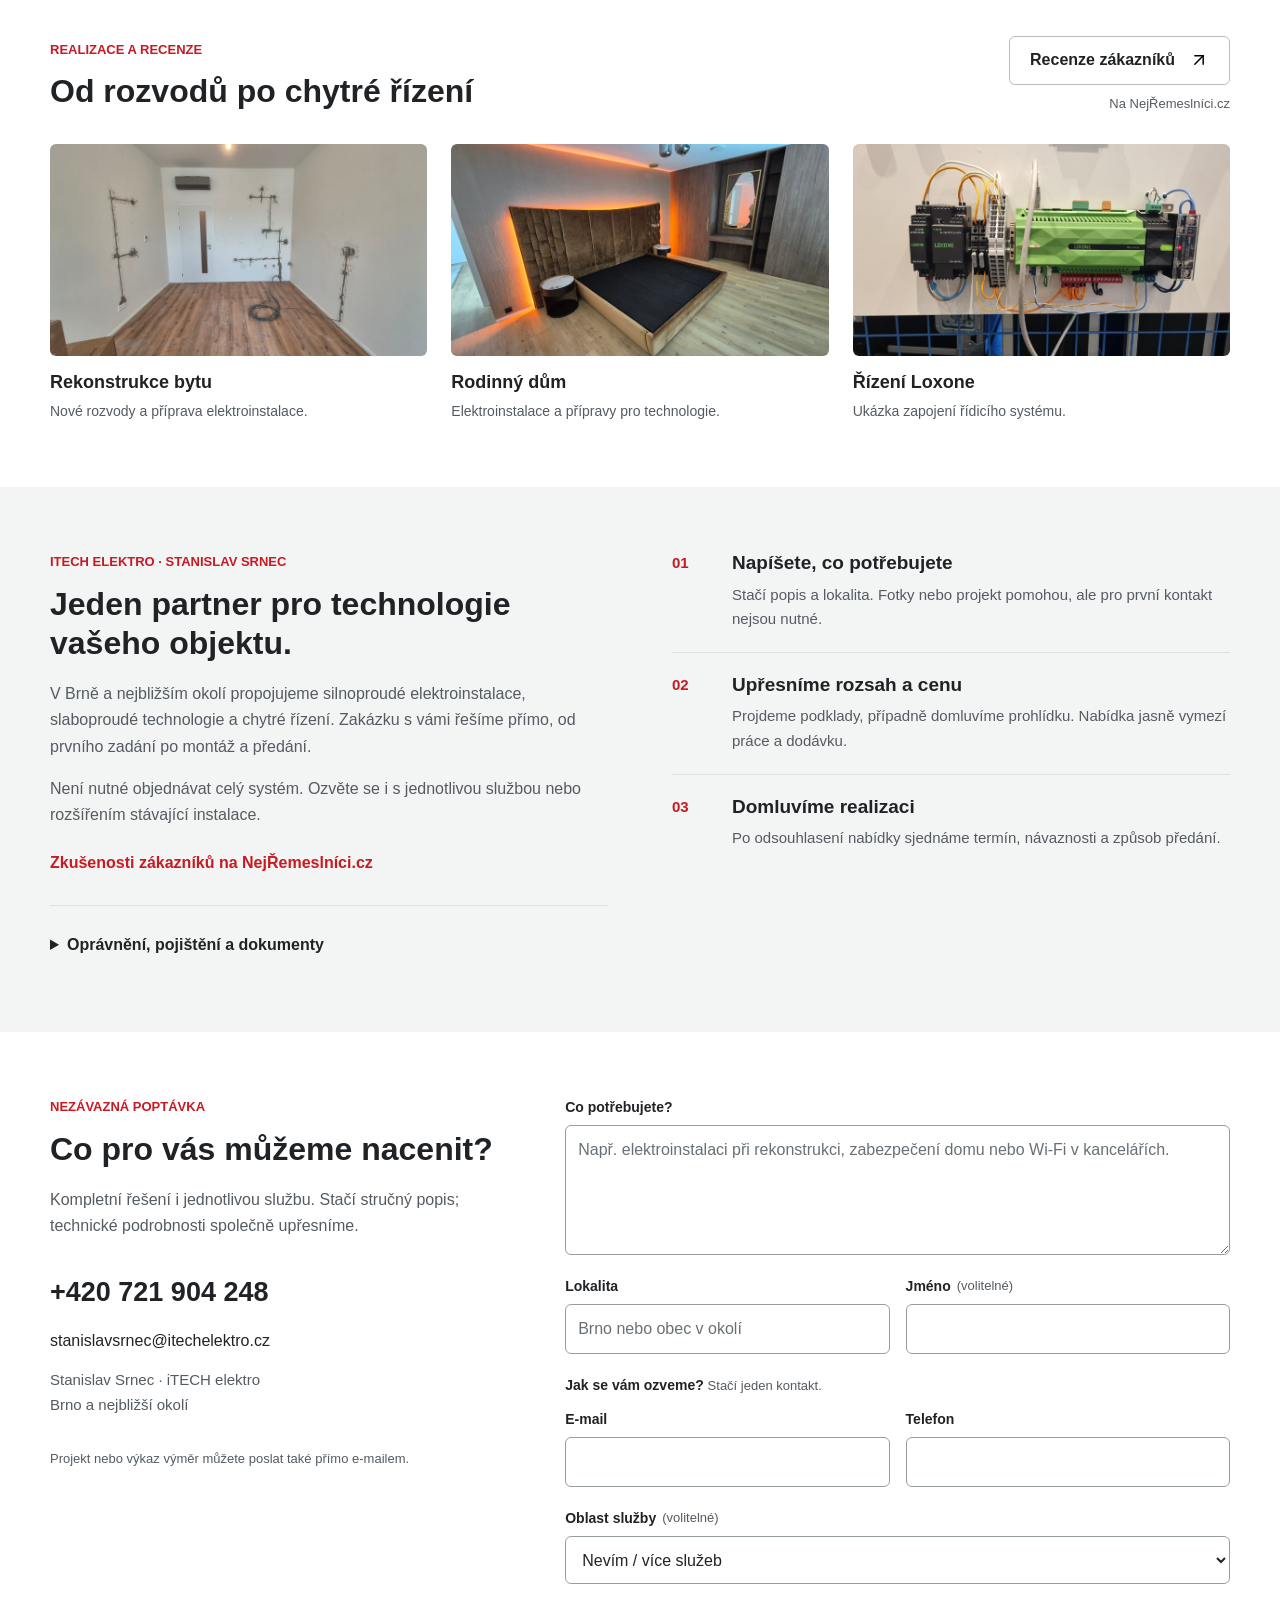
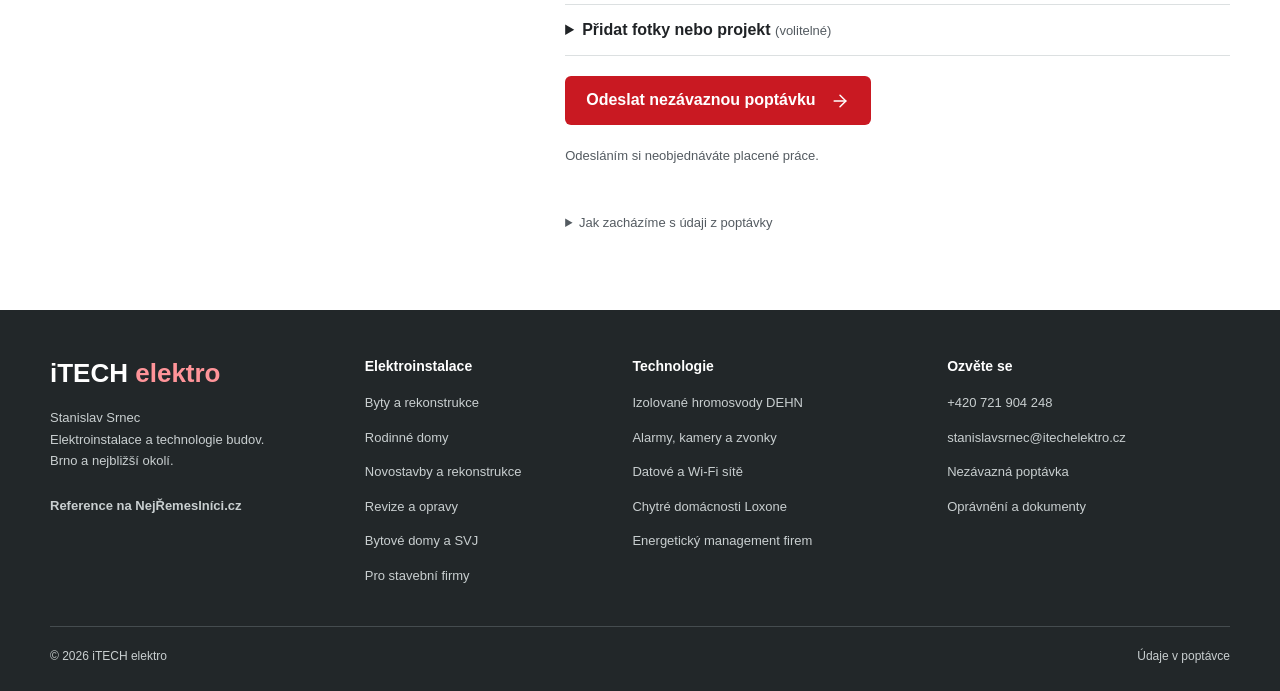
==== commit 9234e36c: "14_09_26" ====
--- a/index.html
+++ b/index.html
@@ -3,517 +3,250 @@
 <head>
   <meta charset="UTF-8">
   <meta name="viewport" content="width=device-width, initial-scale=1.0">
-  <meta name="description" content="iTECH elektro provádí elektroinstalace v Brně a okolí pro byty, rodinné domy, novostavby, rekonstrukce i bytové domy. Loxone, kamery, zabezpečení, revize a opravy.">
-  <meta name="theme-color" content="#e31b23">
-  <title>iTECH elektro | Elektroinstalace Brno a okolí</title>
+  <meta name="theme-color" content="#c91922">
+  <meta name="description" content="Elektroinstalace, zabezpečení Jablotron, kamery Hikvision, Wi-Fi, Loxone a hromosvody DEHN v Brně a okolí. Kompletní řešení i jednotlivé služby.">
+  <title>iTECH elektro | Elektroinstalace a technologie Brno</title>
   <link rel="canonical" href="https://itechelektro.cz/">
   <meta property="og:type" content="website">
   <meta property="og:locale" content="cs_CZ">
   <meta property="og:site_name" content="iTECH elektro">
-  <meta property="og:title" content="iTECH elektro | Elektroinstalace Brno a okolí">
-  <meta property="og:description" content="Elektroinstalace, chytré řízení, kamery, zabezpečení, revize a opravy v Brně a okolí.">
+  <meta property="og:title" content="iTECH elektro | Elektroinstalace a technologie Brno">
+  <meta property="og:description" content="Elektroinstalace, zabezpečení Jablotron, kamery Hikvision, Wi-Fi, Loxone a hromosvody DEHN v Brně a okolí. Kompletní řešení i jednotlivé služby.">
   <meta property="og:url" content="https://itechelektro.cz/">
   <meta property="og:image" content="https://itechelektro.cz/assets/images/logo.png">
+  <meta property="og:image:alt" content="iTECH elektro">
   <meta name="twitter:card" content="summary">
-  <meta name="twitter:title" content="iTECH elektro | Elektroinstalace Brno a okolí">
-  <meta name="twitter:description" content="Elektroinstalace, chytré řízení, kamery, zabezpečení, revize a opravy v Brně a okolí.">
+  <meta name="twitter:title" content="iTECH elektro | Elektroinstalace a technologie Brno">
+  <meta name="twitter:description" content="Elektroinstalace, zabezpečení Jablotron, kamery Hikvision, Wi-Fi, Loxone a hromosvody DEHN v Brně a okolí. Kompletní řešení i jednotlivé služby.">
   <meta name="twitter:image" content="https://itechelektro.cz/assets/images/logo.png">
-  <link rel="preconnect" href="https://fonts.googleapis.com">
-  <link rel="preconnect" href="https://fonts.gstatic.com" crossorigin>
-  <link href="https://fonts.googleapis.com/css2?family=IBM+Plex+Sans:wght@400;500;600;700&family=Sora:wght@600;700;800&display=swap" rel="stylesheet">
+  <link rel="icon" type="image/png" href="assets/images/logo.png">
   <link rel="stylesheet" href="styles.css">
-  <script type="application/ld+json">
-    {
-      "@context": "https://schema.org",
-      "@type": "Electrician",
-      "name": "ITECH elektro - Stanislav Srnec",
-      "url": "https://itechelektro.cz/",
-      "telephone": "+420721904248",
-      "email": "stanislavsrnec@itechelektro.cz",
-      "areaServed": "Brno a okolí",
-      "sameAs": [
-        "https://itechelektro.cz/",
-        "https://www.nejremeslnici.cz/profil/72179-stanislav-srnec-itech-elektro?csrc=email_signature"
-      ]
-    }
-  </script>
+  <script type="application/ld+json">{
+  "@context": "https://schema.org",
+  "@type": "Electrician",
+  "@id": "https://itechelektro.cz/#firma",
+  "name": "iTECH elektro",
+  "legalName": "Stanislav Srnec",
+  "url": "https://itechelektro.cz/",
+  "logo": "https://itechelektro.cz/assets/images/logo.png",
+  "telephone": "+420721904248",
+  "email": "stanislavsrnec@itechelektro.cz",
+  "areaServed": "Brno a nejbližší okolí",
+  "sameAs": [
+    "https://www.nejremeslnici.cz/profil/72179-stanislav-srnec-itech-elektro"
+  ]
+}</script>
 </head>
-<body>
+<body class="homepage">
+  <a class="skip-link" href="#main-content">Přejít k obsahu</a>
   <header class="site-header">
     <div class="container topbar">
-      <a class="brand" href="#home" aria-label="iTECH elektro">
-        <img src="assets/images/logo.png" alt="Logo iTECH elektro">
+      <a class="brand" href="index.html#home" aria-label="iTECH elektro, úvodní stránka">
+        <img src="assets/images/logo.png" alt="iTECH elektro" width="1069" height="320">
       </a>
-
+      <nav id="main-nav" class="main-nav" aria-label="Hlavní navigace">
+        <a href="index.html#rozcestnik">Služby</a>
+        <a href="index.html#realizace">Realizace a recenze</a>
+        <a href="index.html#o-firme">O firmě</a>
+        <a href="index.html#kontakt">Kontakt</a>
+      </nav>
       <div class="header-actions">
-        <a class="phone-pill" href="tel:+420721904248">+420 721 904 248</a>
-        <button class="menu-toggle" type="button" aria-expanded="false" aria-controls="main-nav">
-          Menu
+        <a class="button button-primary header-quote" href="index.html#kontakt">Nezávazně nacenit</a>
+        <button class="menu-toggle" type="button" aria-label="Otevřít nabídku" title="Otevřít nabídku" aria-expanded="false" aria-controls="main-nav">
+          <img src="assets/icons/menu.svg" alt="" width="24" height="24">
         </button>
       </div>
-
-      <nav id="main-nav" class="main-nav" aria-label="Hlavní navigace">
-        <a href="#home">Domů</a>
-        <a href="#rozcestnik">Služby</a>
-        <a href="#domacnosti">Domácnosti</a>
-        <a href="#verejna-sprava">Města a úřady</a>
-        <a href="#stavebni-firmy">Stavební firmy</a>
-        <a href="#dokumenty">Dokumenty</a>
-        <a href="#kontakt">Kontakt</a>
-      </nav>
     </div>
   </header>
-
-  <main>
-    <section id="home" class="hero-section">
-      <div class="container hero-grid">
-        <div class="hero-copy">
-          <p class="eyebrow">iTECH elektro | Brno a okolí</p>
-          <h1>Elektroinstalace pro novostavby i rekonstrukce.</h1>
-          <p class="hero-text">
-            Provádíme elektroinstalace pro byty, rodinné domy i další objekty v Brně a okolí. Řešíme chytré elektroinstalace, kamerové systémy, zabezpečení a revize.
-          </p>
-
-          <div class="hero-actions">
-            <a class="button button-primary" href="tel:+420721904248">Probrat zakázku telefonicky</a>
-            <a class="button button-secondary" href="#kontakt">Poslat nezávaznou poptávku</a>
+  <main id="main-content" tabindex="-1">
+    <section id="home" class="home-hero">
+      <div class="container">
+        <p class="eyebrow">Brno a nejbližší okolí</p>
+        <h1>Elektroinstalace.<br>Technologie budov.</h1>
+        <p class="hero-text">Elektroinstalace a slaboproudé technologie pro domácnosti i firmy. Zabezpečení, kamery, datové sítě, chytré řízení i hromosvody. Kompletní řešení i jednotlivé služby.</p>
+        <div class="hero-actions">
+          <a class="button button-primary" href="#kontakt">Nezávazně nacenit<img class="icon icon-invert" src="assets/icons/arrow-right.svg" width="20" height="20" alt=""></a>
+          <a class="button button-secondary" href="tel:+420721904248">+420 721 904 248</a>
+        </div>
+        <div class="hero-bottom"><span>Stanislav Srnec · iTECH elektro</span><a href="https://www.nejremeslnici.cz/profil/72179-stanislav-srnec-itech-elektro#reviews" target="_blank" rel="noopener noreferrer">Recenze zákazníků<img class="icon" src="assets/icons/arrow-up-right.svg" width="18" height="18" alt=""></a></div>
+      </div>
+    </section>
+    <section id="rozcestnik" class="services-section">
+      <div class="container">
+        <div class="section-heading"><p class="eyebrow">Naše služby</p><h2>Co potřebujete vyřešit?</h2><p>Jednu technologii, rekonstrukci nebo celý objekt. Rozsah dodávky přizpůsobíme vašemu zadání.</p></div>
+        <div class="services-grid">
+          <article class="service-card">
+            <img class="service-icon" src="assets/icons/plug-zap.svg" width="28" height="28" alt="">
+            <p class="card-kicker">Novostavby a rekonstrukce</p><h3>Elektroinstalace</h3>
+            <p>Rozvody, rozvaděče, zásuvky a osvětlení. Od dílčích úprav po elektroinstalaci celého objektu.</p>
+            <div class="service-links"><a href="elektroinstalace-bytu.html">Byty</a><a href="elektroinstalace-rodinnych-domu.html">Rodinné domy</a><a href="elektroinstalace-novostavby-rekonstrukce.html">Novostavby a rekonstrukce</a></div>
+          </article>
+          <article class="service-card">
+            <img class="service-icon" src="assets/icons/shield-check.svg" width="28" height="28" alt="">
+            <p class="card-kicker">Jablotron · Hikvision</p><h3>Alarmy, kamery a zvonky</h3>
+            <p>Zabezpečení, kamerové systémy, domovní zvonky a videotelefony. Pro dům, bytový dům i firemní provoz.</p>
+            <a class="card-link" href="kamerove-systemy-zabezpeceni.html">Zabezpečení a komunikace<img class="icon" src="assets/icons/arrow-right.svg" width="20" height="20" alt=""></a>
+          </article>
+          <article class="service-card">
+            <img class="service-icon" src="assets/icons/wifi.svg" width="28" height="28" alt="">
+            <p class="card-kicker">TP-Link Omada · Ubiquiti UniFi</p><h3>Datové a Wi-Fi sítě</h3>
+            <p>Návrh pokrytí, kabeláž, síťové prvky a centrální správa. Síť pro práci, návštěvy i technologie budovy.</p>
+            <a class="card-link" href="datove-wifi-site-brno.html">Síťové řešení<img class="icon" src="assets/icons/arrow-right.svg" width="20" height="20" alt=""></a>
+          </article>
+          <article class="service-card">
+            <img class="service-icon" src="assets/icons/sliders-horizontal.svg" width="28" height="28" alt="">
+            <p class="card-kicker">Loxone</p><h3>Chytré řízení a energetika</h3>
+            <p>Automatizace domácností a energetický management firem. Propojení technologií s ohledem na provoz objektu.</p>
+            <div class="service-links"><a href="chytre-elektroinstalace-loxone.html">Chytrá domácnost</a><a href="energeticky-management-loxone.html">Energetika pro firmy</a></div>
+          </article>
+          <article class="service-card">
+            <img class="service-icon" src="assets/icons/zap.svg" width="28" height="28" alt="">
+            <p class="card-kicker">DEHN HVI</p><h3>Hromosvody a ochrana před bleskem</h3>
+            <p>Nacenění a montáž hromosvodů se zaměřením na izolované systémy DEHN. Vlastní specializované nářadí.</p>
+            <a class="card-link" href="hvi-hromosvody.html">Izolované hromosvody DEHN<img class="icon" src="assets/icons/arrow-right.svg" width="20" height="20" alt=""></a>
+          </article>
+          <article class="service-card">
+            <img class="service-icon" src="assets/icons/clipboard-check.svg" width="28" height="28" alt="">
+            <p class="card-kicker">Kontrola a bezpečnost</p><h3>Revize a opravy</h3>
+            <p>Revize elektroinstalací a odstranění zjištěných závad. Pro domácnosti, správce objektů a firmy.</p>
+            <a class="card-link" href="revize-porevizni-opravy.html">Revize a porevizní opravy<img class="icon" src="assets/icons/arrow-right.svg" width="20" height="20" alt=""></a>
+          </article>
+        </div>
+        <div class="audience-links"><span>Řešíte větší objekt?</span><a href="bytove-domy-svj-bytova-druzstva.html">Bytové domy a SVJ</a><a href="spoluprace-stavebni-firmy.html">Spolupráce se stavebními firmami</a></div>
+      </div>
+    </section>
+    <section id="realizace" class="content-section">
+      <div class="container">
+        <div class="section-heading-row">
+          <div class="section-heading"><p class="eyebrow">Realizace a recenze</p><h2>Od rozvodů po chytré řízení</h2></div>
+          <div class="reviews-link">
+            <a class="button button-secondary" href="https://www.nejremeslnici.cz/profil/72179-stanislav-srnec-itech-elektro#reviews" target="_blank" rel="noopener noreferrer">Recenze zákazníků<img class="icon" src="assets/icons/arrow-up-right.svg" width="20" height="20" alt=""></a>
+            <span>Na NejŘemeslníci.cz</span>
           </div>
-
-          <ul class="hero-points">
-            <li>Byty, rodinné domy a bytové domy</li>
-            <li>Novostavby i rekonstrukce</li>
-            <li>Loxone a chytré elektroinstalace</li>
-            <li>Kamerové a zabezpečovací systémy</li>
-            <li>Revize a opravy po revizích</li>
-            <li>SVJ, bytová družstva a menší stavební firmy</li>
-          </ul>
-        </div>
-
-        <aside class="hero-panel">
-          <article class="review-card">
-            <p class="review-label">Ověřené reference</p>
-            <div class="review-brand">
-              <img class="review-badge" src="assets/nejremeslnici-badge.png" alt="NejŘemeslníci.cz">
-            </div>
-            <p class="review-meta">Veřejně dostupné hodnocení a reference zákazníků potvrzují důraz na domluvu, kvalitu práce a dotažený detail.</p>
-            <ul class="review-proof" aria-label="Důvody k důvěře">
-              <li>
-                <strong>Zkušenosti z praxe</strong>
-                <span>Byty, rodinné domy, bytové domy i další objekty.</span>
-              </li>
-              <li>
-                <strong>Ověřené hodnocení</strong>
-                <span>Reference jsou dostupné na profilu NejŘemeslníci.cz.</span>
-              </li>
-            </ul>
-            <div class="review-highlights">
-              <span>osobní přístup</span>
-              <span>pečlivé provedení</span>
-              <span>řešení na míru</span>
-            </div>
-            <a class="button button-primary button-full" href="https://www.nejremeslnici.cz/profil/72179-stanislav-srnec-itech-elektro?csrc=email_signature" target="_blank" rel="noreferrer noopener">
-              Otevřít reference
-            </a>
-          </article>
-        </aside>
-      </div>
-    </section>
-
-    <section class="trust-strip trust-strip-early">
-      <div class="container">
-        <div class="section-heading">
-          <p class="eyebrow">Důvěra a reference</p>
-          <h2>Na čem si u elektroinstalací zakládáme</h2>
-          <p>
-            U elektro práce je důležitá nejen montáž. Stejně podstatná je domluva, přehledné technické řešení
-            a podklady, které dávají smysl i po dokončení zakázky.
-          </p>
-        </div>
-
-        <div class="trust-grid">
-          <article class="trust-card">
-            <h3>Osobní přístup</h3>
-            <p>Zakázku řešíme přímo, srozumitelně a podle toho, co objekt opravdu potřebuje.</p>
-          </article>
-          <article class="trust-card">
-            <h3>Kvalitní provedení</h3>
-            <p>Dbáme na čistou práci, správné zapojení, bezpečnost a dotažení detailů.</p>
-          </article>
-          <article class="trust-card">
-            <h3>Přehledné technické řešení</h3>
-            <p>Navrhujeme elektroinstalaci tak, aby byla použitelná, servisovatelná a připravená na další provoz.</p>
-          </article>
-          <article class="trust-card">
-            <h3>Zkušenosti a reference</h3>
-            <p>Máme za sebou desítky realizací a veřejně dostupné hodnocení na NejŘemeslníci.cz.</p>
-          </article>
-          <article class="trust-card">
-            <h3>Administrativní připravenost</h3>
-            <p>Umíme doložit důležité dokumenty, oprávnění, školení, pojištění i zápis v SKD.</p>
-          </article>
-        </div>
-      </div>
-    </section>
-
-    <section id="rozcestnik" class="audiences-section">
-      <div class="container">
-        <div class="section-heading">
-          <p class="eyebrow">Hlavní služby</p>
-          <h2>Elektroinstalace pro byty, domy, novostavby i správu objektů.</h2>
-          <p>
-            Řešíme klasické elektroinstalace, chytré řízení, zabezpečení, revize i opravy po revizích.
-            Pracujeme v Brně a okolí pro domácnosti, SVJ, bytová družstva, správce objektů i stavební partnery.
-          </p>
-        </div>
-
-        <div class="audience-grid">
-          <a class="audience-card" href="elektroinstalace-bytu.html">
-            <span class="card-kicker">Byty</span>
-            <h3>Elektroinstalace bytů</h3>
-            <p>Rozvody, rozvaděče, zásuvky a osvětlení pro byty při úpravách, modernizaci i větší rekonstrukci.</p>
-            <span class="card-link">Zobrazit službu detailně</span>
-          </a>
-
-          <a class="audience-card" href="elektroinstalace-rodinnych-domu.html">
-            <span class="card-kicker">Rodinné domy</span>
-            <h3>Elektroinstalace rodinných domů</h3>
-            <p>Elektroinstalace pro dům jako celek, od základních rozvodů po přípravu na další technologie.</p>
-            <span class="card-link">Zobrazit službu detailně</span>
-          </a>
-
-          <a class="audience-card" href="elektroinstalace-novostavby-rekonstrukce.html">
-            <span class="card-kicker">Novostavby a rekonstrukce</span>
-            <h3>Elektroinstalace novostaveb a rekonstrukcí</h3>
-            <p>Návrh a realizace elektroinstalace pro nové stavby i rekonstrukce s návazností na další profese.</p>
-            <span class="card-link">Zobrazit službu detailně</span>
-          </a>
-
-          <a class="audience-card" href="chytre-elektroinstalace-loxone.html">
-            <span class="card-kicker">Chytré řízení</span>
-            <h3>Chytré elektroinstalace Loxone</h3>
-            <p>Jeden systém pro světla, stínění, vytápění, přístup a další technologie v přehledném a funkčním řešení Loxone.</p>
-            <span class="card-link">Zobrazit službu detailně</span>
-          </a>
-
-          <a class="audience-card" href="kamerove-systemy-zabezpeceni.html">
-            <span class="card-kicker">Bezpečí objektu</span>
-            <h3>Kamerové systémy a zabezpečení</h3>
-            <p>Řešení pro lepší přehled, ochranu objektu a pohodlnější kontrolu domu, bytu nebo provozu.</p>
-            <span class="card-link">Zobrazit službu detailně</span>
-          </a>
-
-          <a class="audience-card" href="revize-porevizni-opravy.html">
-            <span class="card-kicker">Kontrola a opravy</span>
-            <h3>Revize a porevizní opravy</h3>
-            <p>Zajišťujeme revize i následné odstranění závad, aby elektroinstalace byla bezpečná a v pořádku.</p>
-            <span class="card-link">Zobrazit službu detailně</span>
-          </a>
-
-          <a class="audience-card" href="bytove-domy-svj-bytova-druzstva.html">
-            <span class="card-kicker">Správa objektů</span>
-            <h3>Bytové domy, SVJ a bytová družstva</h3>
-            <p>Elektroinstalace, revize a opravy pro společné prostory, technické zázemí i dlouhodobou správu objektu.</p>
-            <span class="card-link">Zobrazit službu detailně</span>
-          </a>
-
-          <a class="audience-card" href="spoluprace-stavebni-firmy.html">
-            <span class="card-kicker">Subdodávky</span>
-            <h3>Spolupráce se stavebními firmami</h3>
-            <p>Elektro část stavby řešíme věcně, v návaznosti na ostatní profese a s důrazem na domluvené termíny.</p>
-            <span class="card-link">Zobrazit službu detailně</span>
-          </a>
-        </div>
-      </div>
-    </section>
-
-    <section id="domacnosti" class="content-section">
-      <div class="container content-grid">
+        </div>
+        <div class="project-grid">
+          <figure class="project"><a href="assets/gallery/rekonstrukce-bytu-01.jpeg" target="_blank" rel="noopener" aria-label="Zvětšit fotografii rekonstrukce bytu"><img src="assets/gallery/rekonstrukce-bytu-01.jpeg" alt="Elektroinstalační práce při rekonstrukci bytu" width="1600" height="900" loading="lazy" decoding="async"></a><figcaption><h3>Rekonstrukce bytu</h3><p>Nové rozvody a příprava elektroinstalace.</p></figcaption></figure>
+          <figure class="project"><a href="assets/gallery/rodinny-dum-01.jpg" target="_blank" rel="noopener" aria-label="Zvětšit fotografii elektroinstalace rodinného domu"><img src="assets/gallery/rodinny-dum-01.jpg" alt="Průběh elektroinstalace v rodinném domě" width="1620" height="912" loading="lazy" decoding="async"></a><figcaption><h3>Rodinný dům</h3><p>Elektroinstalace a přípravy pro technologie.</p></figcaption></figure>
+          <figure class="project"><a href="assets/gallery/loxone-01.jpg" target="_blank" rel="noopener" aria-label="Zvětšit fotografii instalace Loxone"><img src="assets/gallery/loxone-01.jpg" alt="Loxone Miniserver a napájecí zdroje v průběhu instalace" width="1621" height="912" loading="lazy" decoding="async"></a><figcaption><h3>Řízení Loxone</h3><p>Ukázka zapojení řídicího systému.</p></figcaption></figure>
+        </div>
+      </div>
+    </section>
+    <section id="o-firme" class="content-section alt-section">
+      <div class="container about-grid">
         <div class="section-copy">
-          <p class="eyebrow">Pro domácnosti</p>
-          <h2>Elektroinstalace pro byty, rodinné domy a novostavby</h2>
-          <p>
-            Majitelům bytů a domů pomáháme vyřešit elektroinstalaci přehledně, bezpečně a s důrazem na funkční výsledek.
-            Řešíme nové elektroinstalace, rekonstrukce i chytré řízení technologií.
-          </p>
-
-          <div class="feature-grid">
-            <article class="feature-card">
-              <h3>Nové rozvody a rekonstrukce</h3>
-              <p>Rozvody, rozvaděče, zásuvky, světla a návaznost na ostatní profese.</p>
-            </article>
-            <article class="feature-card">
-              <h3>Chytré bydlení a Loxone</h3>
-              <p>Ovládání osvětlení, stínění, vytápění, přístupu a dalších technologií v jednom systému.</p>
-            </article>
-            <article class="feature-card">
-              <h3>Kamerové a zabezpečovací systémy</h3>
-              <p>Řešení pro větší přehled, bezpečí a pohodlnější provoz domu či bytu.</p>
-            </article>
-          </div>
-        </div>
-
-        <div class="gallery-panel">
-          <div class="section-heading tight">
-            <h3>Galerie realizací</h3>
-            <p>Ukázka typických realizací od nových rozvodů po chytré řízení domácnosti.</p>
-          </div>
-          <div id="gallery-grid" class="gallery-grid"></div>
-        </div>
-      </div>
-    </section>
-
-    <section id="verejna-sprava" class="content-section alt-section">
-      <div class="container content-grid">
-        <div class="section-copy">
-          <p class="eyebrow">Pro města a úřady</p>
-          <h2>Dodavatel připravený technicky i administrativně</h2>
-          <p>
-            U veřejného sektoru nerozhoduje jen samotná montáž, ale i schopnost doložit oprávnění,
-            dokumentaci a komunikovat profesionálně po celou dobu zakázky. Na to je tato část webu zaměřená.
-          </p>
-
-          <article class="compliance-box compliance-box-spacious">
-            <p class="compliance-title">Jsme registrovaný dodavatel v systémech E-ZAK a FEN a máme zápis v SKD (Seznam kvalifikovaných dodavatelů).</p>
-          </article>
-
-          <div class="feature-grid">
-            <article class="feature-card">
-              <h3>Administrativní připravenost</h3>
-              <p>Přehledné podklady, doložitelné dokumenty a věcná komunikace se zadavatelem.</p>
-            </article>
-            <article class="feature-card">
-              <h3>Odborné zázemí</h3>
-              <p>Oprávnění, certifikace a technické zázemí pro elektroinstalační práce.</p>
-            </article>
-            <article class="feature-card">
-              <h3>Dokumenty a certifikace</h3>
-              <p>Důležité dokumenty na jednom místě pro rychlé doložení kvalifikace.</p>
-            </article>
-          </div>
-        </div>
-
-        <div class="tender-panel">
-          <article class="feature-card">
-            <h3>Co umíme doložit</h3>
-            <ul class="feature-list">
-              <li>oprávnění TIČR</li>
-              <li>odborná školení a certifikace</li>
-              <li>pojištění odpovědnosti</li>
-              <li>výpis ze SKD</li>
-              <li>další dokumenty dle požadavků zadavatele</li>
-            </ul>
-          </article>
-
-          <article class="feature-card accent-card">
-            <h3>Jak přistupujeme ke spolupráci</h3>
-            <p>Dbáme na věcnou komunikaci, respekt k zadání, koordinaci s dalšími profesemi a přehledný průběh realizace.</p>
-          </article>
-
-          <section id="public-references-section" class="feature-card" hidden>
-            <h3>Veřejné zakázky</h3>
-            <div id="tender-list" class="tender-list"></div>
-          </section>
-        </div>
-      </div>
-    </section>
-
-    <section id="stavebni-firmy" class="content-section">
-      <div class="container content-grid">
-        <div class="section-copy">
-          <p class="eyebrow">Pro stavební firmy</p>
-          <h2>Spolehlivá elektro subdodávka pro stavební firmy</h2>
-          <p>
-            Stavební partner potřebuje jistotu, že elektro část bude technicky správně, v termínu a bez
-            zbytečných komplikací na stavbě. Na tom stavíme komunikaci i samotnou realizaci.
-          </p>
-
-          <div class="stats-row">
-            <article class="stat-card">
-              <strong>Subdodávky</strong>
-              <span>Elektroinstalace pro bytové domy, rodinné domy i další stavby podle dohody.</span>
-            </article>
-            <article class="stat-card">
-              <strong>Spolehlivost</strong>
-              <span>Jasná komunikace, koordinace s ostatními profesemi a důraz na domluvené termíny.</span>
-            </article>
-            <article class="stat-card">
-              <strong>BOZP</strong>
-              <span>Respekt k pravidlům stavby, bezpečnosti práce a organizaci na staveništi.</span>
-            </article>
-          </div>
-        </div>
-
-        <div class="info-stack">
-          <article class="feature-card accent-card">
-            <h3>Co od nás partner získá</h3>
-            <p>Přehlednou spolupráci, technicky čisté řešení a subdodávku, která nezdržuje další práce.</p>
-          </article>
-          <article class="feature-card">
-            <h3>Jak probíhá spolupráce na stavbě</h3>
-            <p>Komunikujeme věcně, hlídáme návaznosti na ostatní profese a dbáme na to, aby elektro část zapadla do harmonogramu stavby.</p>
-          </article>
-        </div>
-      </div>
-    </section>
-
-    <section id="dokumenty" class="documents-section">
-      <div class="container">
-        <div class="section-heading">
-          <p class="eyebrow">Doklady firmy</p>
-          <h2>Dokumenty a certifikace</h2>
-          <p>Na jednom místě najdete důležité dokumenty k odborné způsobilosti, pojištění a administrativní připravenosti firmy.</p>
-        </div>
-
-        <div id="documents-grid" class="documents-grid"></div>
-      </div>
-    </section>
-
+          <p class="eyebrow">iTECH elektro · Stanislav Srnec</p><h2>Jeden partner pro technologie vašeho objektu.</h2>
+          <p>V Brně a nejbližším okolí propojujeme silnoproudé elektroinstalace, slaboproudé technologie a chytré řízení. Zakázku s vámi řešíme přímo, od prvního zadání po montáž a předání.</p>
+          <p>Není nutné objednávat celý systém. Ozvěte se i s jednotlivou službou nebo rozšířením stávající instalace.</p>
+          <a class="text-link" href="https://www.nejremeslnici.cz/profil/72179-stanislav-srnec-itech-elektro" target="_blank" rel="noopener noreferrer">Zkušenosti zákazníků na NejŘemeslníci.cz</a>
+          <details id="dokumenty" class="document-details"><summary>Oprávnění, pojištění a dokumenty</summary><p>Oprávnění TIČR, pojištění odpovědnosti a doklady k odborné způsobilosti poskytujeme na vyžádání podle rozsahu zakázky.</p><a class="text-link" href="mailto:stanislavsrnec@itechelektro.cz?subject=Doklady%20k%20zak%C3%A1zce">Vyžádat podklady e-mailem</a></details>
+        </div>
+        <ol class="process-list">
+          <li><span class="step-number">01</span><div><h3>Napíšete, co potřebujete</h3><p>Stačí popis a lokalita. Fotky nebo projekt pomohou, ale pro první kontakt nejsou nutné.</p></div></li>
+          <li><span class="step-number">02</span><div><h3>Upřesníme rozsah a cenu</h3><p>Projdeme podklady, případně domluvíme prohlídku. Nabídka jasně vymezí práce a dodávku.</p></div></li>
+          <li><span class="step-number">03</span><div><h3>Domluvíme realizaci</h3><p>Po odsouhlasení nabídky sjednáme termín, návaznosti a způsob předání.</p></div></li>
+        </ol>
+      </div>
+    </section>
     <section id="kontakt" class="contact-section">
       <div class="container contact-grid">
         <div class="contact-copy">
-          <p class="eyebrow">Kontakt</p>
-          <h2>Ozvěte se nám</h2>
-          <p>Nejrychlejší je telefon. Poptávku ale můžete poslat i přes formulář a stručně popsat, co potřebujete řešit.</p>
-
-          <div class="contact-cards">
-            <a class="contact-card contact-highlight" href="tel:+420721904248">
-              <span>Telefon</span>
-              <strong>+420 721 904 248</strong>
-            </a>
-            <a class="contact-card" href="mailto:stanislavsrnec@itechelektro.cz">
-              <span>E-mail</span>
-              <strong>stanislavsrnec@itechelektro.cz</strong>
-            </a>
-            <a class="contact-card" href="https://itechelektro.cz/" target="_blank" rel="noreferrer noopener">
-              <span>Web / doména</span>
-              <strong>itechelektro.cz</strong>
-            </a>
-            <div class="contact-card">
-              <span>Působnost</span>
-              <strong>Brno a okolí</strong>
+          <p class="eyebrow">Nezávazná poptávka</p><h2>Co pro vás můžeme nacenit?</h2>
+          <p>Kompletní řešení i jednotlivou službu. Stačí stručný popis; technické podrobnosti společně upřesníme.</p>
+          <address class="contact-details"><a class="contact-phone" href="tel:+420721904248">+420 721 904 248</a><a href="mailto:stanislavsrnec@itechelektro.cz">stanislavsrnec@itechelektro.cz</a><span>Stanislav Srnec · iTECH elektro<br>Brno a nejbližší okolí</span></address>
+          <p class="small-note">Projekt nebo výkaz výměr můžete poslat také přímo e-mailem.</p>
+        </div>
+        <form id="contact-form" class="contact-form" action="https://formspree.io/f/xgornoor" method="POST" enctype="multipart/form-data">
+          <input type="hidden" name="_subject" value="Poptávka z webu iTECH elektro">
+          <div class="honeypot" aria-hidden="true"><label>Vyplňte pouze, pokud jste robot<input type="text" name="_gotcha" tabindex="-1" autocomplete="off"></label></div>
+          <label for="message">Co potřebujete?<textarea id="message" name="message" rows="4" maxlength="10000" required placeholder="Např. elektroinstalaci při rekonstrukci, zabezpečení domu nebo Wi-Fi v kancelářích."></textarea></label>
+          <div class="form-row">
+            <label for="location">Lokalita<input id="location" type="text" name="location" autocomplete="address-level2" maxlength="160" required placeholder="Brno nebo obec v okolí"></label>
+            <label for="name">Jméno <span class="optional">(volitelné)</span><input id="name" type="text" name="name" autocomplete="name" maxlength="160"></label>
+          </div>
+          <fieldset class="contact-method">
+            <legend>Jak se vám ozveme? <span class="optional">Stačí jeden kontakt.</span></legend>
+            <div class="form-row">
+              <label for="email">E-mail<input id="email" type="email" name="email" autocomplete="email" maxlength="254" required aria-describedby="contact-error"></label>
+              <label for="phone">Telefon<input id="phone" type="tel" name="phone" autocomplete="tel" maxlength="40" aria-describedby="contact-error"></label>
             </div>
-          </div>
-        </div>
-
-        <form id="contact-form" class="contact-form" action="https://formspree.io/f/xgornoor" method="POST" enctype="multipart/form-data">
-          <h3>Nezávazná poptávka</h3>
-          <p class="form-intro">Napište nám základní informace k zakázce. Na poptávky obvykle reagujeme rychle, nejrychlejší je telefon.</p>
-          <input type="hidden" name="_subject" value="Poptávka z webu iTECH elektro">
-
-          <label>
-            Jméno
-            <input type="text" name="name" placeholder="Např. Jan Novák" required>
-          </label>
-
-          <label>
-            Telefon
-            <input type="tel" name="phone" placeholder="Např. 777 123 456" required>
-          </label>
-
-          <label>
-            E-mail
-            <input type="email" name="email" placeholder="Např. jan@firma.cz" required>
-          </label>
-
-          <label>
-            Lokalita
-            <input type="text" name="location" placeholder="Např. Brno, Kuřim, Slavkov u Brna" required>
-          </label>
-
-          <label>
-            Typ objektu
-            <select name="objectType" required>
-              <option value="">Vyberte typ objektu</option>
-              <option>Byt</option>
-              <option>Rodinný dům</option>
-              <option>Novostavba</option>
-              <option>Rekonstrukce</option>
-              <option>Bytový dům / SVJ / bytové družstvo</option>
-              <option>Komerční nebo jiný objekt</option>
+            <p id="contact-error" class="field-error" hidden>Vyplňte e-mail nebo telefon, abychom vám mohli odpovědět.</p>
+          </fieldset>
+          <label for="inquiryType">Oblast služby <span class="optional">(volitelné)</span>
+            <select id="inquiryType" name="inquiryType">
+              <option value="">Nevím / více služeb</option>
+              <option value="Elektroinstalace">Elektroinstalace</option>
+              <option value="Zabezpečení a kamery">Jablotron / Hikvision / zvonky</option>
+              <option value="Datové a Wi-Fi sítě">Datové a Wi-Fi sítě / Omada / UniFi</option>
+              <option value="Loxone">Loxone / chytrá domácnost</option>
+              <option value="Energetický management">Energetický management firem</option>
+              <option value="HVI hromosvod">Hromosvody / izolované DEHN HVI</option>
+              <option value="Revize a opravy">Revize a opravy</option>
+              <option value="SVJ a stavební firmy">SVJ / stavební firmy</option>
             </select>
           </label>
-
-          <label>
-            Typ poptávky
-            <select name="inquiryType" required>
-              <option value="">Vyberte typ poptávky</option>
-              <option>Elektroinstalace bytu</option>
-              <option>Elektroinstalace rodinného domu</option>
-              <option>Elektroinstalace pro novostavbu</option>
-              <option>Elektroinstalace pro rekonstrukci</option>
-              <option>Loxone / chytré elektroinstalace</option>
-              <option>Kamerové systémy / zabezpečení</option>
-              <option>Revize</option>
-              <option>Porevizní opravy</option>
-              <option>Bytový dům / SVJ / bytové družstvo</option>
-              <option>Spolupráce se stavební firmou</option>
-            </select>
-          </label>
-
-          <label>
-            Stručný popis zakázky
-            <textarea name="message" rows="6" placeholder="Např. rozsah prací, stav objektu, požadované služby nebo termín realizace." required></textarea>
-          </label>
-
-          <label>
-            Preferovaný termín
-            <input type="text" name="preferredDate" placeholder="Např. co nejdříve, květen, do 2 měsíců">
-          </label>
-
-          <label>
-            Fotky nebo podklady (volitelné)
-            <input type="file" name="attachments" accept="image/*,.pdf" multiple>
-            <span class="field-note">Můžete přiložit fotky nebo PDF podklady, pokud je máte připravené.</span>
-          </label>
-
-          <button class="button button-primary" type="submit">Odeslat poptávku</button>
-          <p class="form-note">Po odeslání se zpráva bezpečně odešle přímo z webu.</p>
-          <p class="form-note privacy-note">Odesláním formuláře souhlasíte se zpracováním údajů za účelem vyřízení poptávky.</p>
-          <p id="form-feedback" class="form-feedback" aria-live="polite" role="status"></p>
+          <details class="form-attachments">
+            <summary>Přidat fotky nebo projekt <span class="optional">(volitelné)</span></summary>
+            <label for="attachments">Přílohy<input id="attachments" type="file" name="attachments" accept=".jpg,.jpeg,.png,.webp,.heic,.heif,.pdf" multiple aria-describedby="attachment-note attachment-error"></label>
+            <p id="attachment-note" class="field-note">Až 5 souborů, celkem nejvýše 20 MB. Fotografie nebo PDF. Větší podklady pošlete e-mailem.</p>
+            <p id="attachment-error" class="field-error" hidden></p>
+          </details>
+          <button class="button button-primary" type="submit">Odeslat nezávaznou poptávku<img class="icon icon-invert" src="assets/icons/arrow-right.svg" width="20" height="20" alt=""></button>
+          <p class="form-note">Odesláním si neobjednáváte placené práce.</p>
+          <p id="form-feedback" class="form-feedback" aria-live="polite" role="status" tabindex="-1"></p>
+          <noscript><p>Bez JavaScriptu je pro odeslání formuláře potřeba e-mail. Můžete nám také zavolat. Po odeslání přejdete na potvrzovací stránku služby Formspree.</p></noscript>
+          <details id="soukromi" class="privacy-details">
+            <summary>Jak zacházíme s údaji z poptávky</summary>
+            <p>Údaje obdrží Stanislav Srnec, iTECH elektro, pro odpověď na vaši poptávku a přípravu nabídky. Odeslání formuláře zajišťuje služba <a href="https://formspree.io/legal/privacy-policy/" target="_blank" rel="noopener noreferrer">Formspree</a>. Neposílejte hesla, přístupové kódy ani citlivé údaje, které pro nabídku nejsou potřeba.</p>
+            <p>Dotazy ke zpracování údajů nám můžete poslat na <a href="mailto:stanislavsrnec@itechelektro.cz">stanislavsrnec@itechelektro.cz</a>.</p>
+          </details>
         </form>
       </div>
     </section>
   </main>
-
   <footer class="site-footer">
     <div class="container footer-grid">
       <div>
-        <img class="footer-logo" src="assets/images/logo.png" alt="iTECH elektro">
-        <p>Provádíme elektroinstalace, chytré řízení a související práce především v Brně a okolí.</p>
-      </div>
-
-      <div>
-        <h3>Služby</h3>
+        <a class="footer-brand" href="index.html#home">iTECH <span>elektro</span></a>
+        <p>Stanislav Srnec<br>Elektroinstalace a technologie budov.<br>Brno a nejbližší okolí.</p>
+        <a class="text-link" href="https://www.nejremeslnici.cz/profil/72179-stanislav-srnec-itech-elektro" target="_blank" rel="noopener noreferrer">Reference na NejŘemeslníci.cz</a>
+      </div>
+      <div>
+        <h3>Elektroinstalace</h3>
         <ul>
-          <li><a href="elektroinstalace-bytu.html">Elektroinstalace bytů</a></li>
-          <li><a href="elektroinstalace-rodinnych-domu.html">Elektroinstalace rodinných domů</a></li>
+          <li><a href="elektroinstalace-bytu.html">Byty a rekonstrukce</a></li>
+          <li><a href="elektroinstalace-rodinnych-domu.html">Rodinné domy</a></li>
           <li><a href="elektroinstalace-novostavby-rekonstrukce.html">Novostavby a rekonstrukce</a></li>
-          <li><a href="chytre-elektroinstalace-loxone.html">Chytré elektroinstalace Loxone</a></li>
-          <li><a href="kamerove-systemy-zabezpeceni.html">Kamery a zabezpečení</a></li>
-          <li><a href="revize-porevizni-opravy.html">Revize a porevizní opravy</a></li>
-          <li><a href="bytove-domy-svj-bytova-druzstva.html">Bytové domy, SVJ a družstva</a></li>
-          <li><a href="spoluprace-stavebni-firmy.html">Stavební firmy</a></li>
+          <li><a href="revize-porevizni-opravy.html">Revize a opravy</a></li>
+          <li><a href="bytove-domy-svj-bytova-druzstva.html">Bytové domy a SVJ</a></li>
+          <li><a href="spoluprace-stavebni-firmy.html">Pro stavební firmy</a></li>
         </ul>
       </div>
-
-      <div>
-        <h3>Kontakt</h3>
+      <div>
+        <h3>Technologie</h3>
+        <ul>
+          <li><a href="hvi-hromosvody.html">Izolované hromosvody DEHN</a></li>
+          <li><a href="kamerove-systemy-zabezpeceni.html">Alarmy, kamery a zvonky</a></li>
+          <li><a href="datove-wifi-site-brno.html">Datové a Wi-Fi sítě</a></li>
+          <li><a href="chytre-elektroinstalace-loxone.html">Chytré domácnosti Loxone</a></li>
+          <li><a href="energeticky-management-loxone.html">Energetický management firem</a></li>
+        </ul>
+      </div>
+      <div>
+        <h3>Ozvěte se</h3>
         <ul>
           <li><a href="tel:+420721904248">+420 721 904 248</a></li>
           <li><a href="mailto:stanislavsrnec@itechelektro.cz">stanislavsrnec@itechelektro.cz</a></li>
-          <li><a href="#kontakt">Působnost: Brno a okolí</a></li>
+          <li><a href="index.html#kontakt">Nezávazná poptávka</a></li>
+          <li><a href="index.html#dokumenty">Oprávnění a dokumenty</a></li>
         </ul>
       </div>
     </div>
-
-    <p class="footer-bottom">© <span id="current-year"></span> iTECH elektro</p>
+    <div class="container footer-bottom"><span>© <span id="current-year">2026</span> iTECH elektro</span><a href="index.html#soukromi">Údaje v poptávce</a></div>
   </footer>
-
   <div class="mobile-cta" aria-label="Rychlý kontakt">
-    <a class="mobile-cta-call" href="tel:+420721904248">Zavolat</a>
-    <a class="mobile-cta-form" href="#kontakt">Poptávka</a>
+    <a class="mobile-cta-call" href="tel:+420721904248"><img src="assets/icons/phone.svg" width="20" height="20" alt="">Zavolat</a>
+    <a class="mobile-cta-form" href="index.html#kontakt">Nezávazně nacenit<img src="assets/icons/arrow-right.svg" width="20" height="20" alt=""></a>
   </div>
-
-  <script src="script.js"></script>
+  <script src="script.js" defer></script>
 </body>
 </html>
--- a/styles.css
+++ b/styles.css
@@ -1,984 +1,287 @@
 :root {
-  --bg: #f5f1ea;
-  --bg-strong: #ece6dc;
-  --surface: rgba(255, 255, 255, 0.92);
-  --surface-strong: #17181c;
-  --text: #1f2126;
-  --muted: #63666f;
-  --brand: #e31b23;
-  --brand-dark: #b8141b;
-  --line: rgba(18, 19, 24, 0.09);
-  --shadow: 0 18px 46px rgba(13, 16, 23, 0.09);
-  --radius-xl: 28px;
-  --radius-lg: 20px;
-  --radius-md: 14px;
+  --text: #202326;
+  --muted: #545b61;
+  --brand: #c91922;
+  --brand-dark: #a81219;
+  --line: #dce0e1;
+  --bg: #f3f5f5;
   --container: 1180px;
-}
+  --focus: #007277;
+}
+*, *::before, *::after { box-sizing: border-box; }
+html { scroll-behavior: smooth; scroll-padding: 80px 0 100px; }
+body { margin: 0; color: var(--text); background: #fff; font-family: "Segoe UI", Arial, sans-serif; font-size: 16px; line-height: 1.65; letter-spacing: 0; }
+body, button, input, textarea, select { letter-spacing: 0; }
+[hidden] { display: none !important; }
+img { display: block; max-width: 100%; height: auto; }
+a { color: inherit; text-decoration: none; }
+a:hover { color: var(--brand); }
+button, input, select, textarea { font: inherit; }
+button, summary { cursor: pointer; }
+button { color: inherit; }
+a, button, input, select, textarea, summary { -webkit-tap-highlight-color: transparent; }
+:focus-visible { outline: 3px solid var(--focus); outline-offset: 4px; }
+main:focus { outline: none; }
+[id] { scroll-margin-top: 16px; }
+h1, h2, h3, p { margin-top: 0; }
+h1, h2, h3 { line-height: 1.22; font-weight: 700; overflow-wrap: break-word; text-wrap: pretty; }
+h1 { font-size: 44px; }
+h2 { font-size: 32px; margin-bottom: 18px; }
+h3 { font-size: 20px; margin-bottom: 12px; }
+p { margin-bottom: 16px; }
+p:last-child { margin-bottom: 0; }
+.container { width: min(calc(100% - 48px), var(--container)); margin-inline: auto; }
+.skip-link { position: fixed; top: 8px; left: 8px; z-index: 100; padding: 12px 20px; background: #fff; border: 2px solid var(--focus); transform: translateY(-160%); }
+.skip-link:focus { transform: none; }
+.icon { width: 20px; height: 20px; flex: 0 0 auto; }
+.icon-invert { filter: invert(1); }
+.site-header { position: sticky; top: 0; z-index: 40; background: #fff; border-bottom: 1px solid var(--line); }
+html:not(.js) .site-header { position: static; }
+.topbar { position: relative; display: flex; align-items: center; gap: 28px; min-height: 80px; }
+.brand { flex: 0 0 auto; }
+.brand img { width: 154px; height: auto; }
+.main-nav { display: flex; align-items: center; gap: 20px; margin-left: auto; }
+.main-nav a { display: flex; align-items: center; min-height: 44px; font-size: 14px; font-weight: 600; white-space: nowrap; }
+.main-nav a[aria-current="page"] { color: var(--brand); text-decoration: underline; text-underline-offset: 8px; }
+.header-actions { display: flex; align-items: center; gap: 12px; }
+.button { display: inline-flex; align-items: center; justify-content: center; gap: 14px; min-height: 48px; padding: 12px 20px; border: 1px solid transparent; border-radius: 6px; font-weight: 650; font-size: 16px; text-align: center; line-height: 1.4; transition: background .15s ease, border-color .15s ease; }
+.button-primary { background: var(--brand); color: #fff; }
+.button-primary:hover { background: var(--brand-dark); color: #fff; }
+.button-secondary { background: transparent; border-color: #b8bec0; }
+.button-secondary:hover { color: var(--text); background: var(--bg); border-color: #727a7e; }
+.header-quote { font-size: 14px; min-height: 44px; padding: 10px 16px; }
+.menu-toggle { display: none; align-items: center; justify-content: center; width: 44px; height: 44px; padding: 10px; background: #fff; border: 1px solid var(--line); border-radius: 6px; }
+.eyebrow, .card-kicker, .review-label { display: block; margin: 0 0 12px; color: var(--brand); font-weight: 700; font-size: 13px; letter-spacing: 0; text-transform: uppercase; }
+.home-hero { padding: 56px 0 0; }
+.home-hero h1 { font-size: 60px; max-width: 900px; margin-bottom: 20px; line-height: 1.08; }
+.hero-text { color: var(--muted); font-size: 18px; line-height: 1.7; max-width: 700px; }
+.hero-actions { display: flex; flex-wrap: wrap; align-items: center; gap: 12px; margin: 24px 0; }
+.hero-bottom { display: flex; flex-wrap: wrap; align-items: center; justify-content: space-between; gap: 12px 30px; padding: 22px 0; margin-top: 30px; border-block: 1px solid var(--line); color: var(--muted); font-size: 14px; }
+.hero-bottom a { display: inline-flex; align-items: center; gap: 8px; min-height: 28px; color: var(--text); }
+.hero-bottom a:hover { color: var(--brand); }
+.services-section, .content-section, .contact-section, .documents-section, .audiences-section { padding: 64px 0; }
+.section-heading { max-width: 730px; margin-bottom: 30px; }
+.section-heading-row { display: flex; align-items: center; justify-content: space-between; gap: 24px; margin-bottom: 30px; }
+.section-heading-row .section-heading { margin-bottom: 0; min-width: 0; }
+.section-heading-row h2 { margin-bottom: 0; }
+.reviews-link { display: grid; justify-items: end; gap: 8px; flex-shrink: 0; }
+.reviews-link span { color: var(--muted); font-size: 13px; }
+.section-heading p, .section-copy p, .contact-copy p { color: var(--muted); }
+.section-heading .eyebrow, .section-copy .eyebrow, .contact-copy .eyebrow { color: var(--brand); }
+.services-grid { display: grid; grid-template-columns: repeat(3, minmax(0, 1fr)); gap: 18px; }
+.service-card { display: flex; flex-direction: column; position: relative; padding: 26px; border: 1px solid var(--line); border-radius: 8px; background: #fff; min-width: 0; }
+.service-icon { width: 28px; height: 28px; margin-bottom: 22px; }
+.service-card h3 { font-size: 22px; }
+.service-card > p:not(.card-kicker) { color: var(--muted); font-size: 15px; }
+.card-kicker { font-size: 12px; }
+.card-link { display: inline-flex; align-items: center; justify-content: space-between; gap: 8px; color: var(--brand); font-weight: 650; font-size: 14px; padding-top: 12px; min-height: 44px; margin-top: auto; }
+.card-link:hover, .text-link:hover, .service-links a:hover, .audience-links a:hover { text-decoration: underline; text-underline-offset: 4px; }
+.service-links { display: flex; flex-wrap: wrap; align-items: center; gap: 0 18px; margin-top: auto; padding-top: 10px; }
+.service-links a { display: inline-flex; align-items: center; min-height: 36px; color: var(--brand); font-weight: 650; font-size: 14px; }
+.audience-links { display: flex; flex-wrap: wrap; align-items: center; gap: 12px 28px; padding-top: 28px; font-size: 14px; }
+.audience-links span { color: var(--muted); }
+.audience-links a { display: inline-flex; align-items: center; min-height: 36px; font-weight: 650; }
+.about-grid, .contact-grid, .content-grid { display: grid; grid-template-columns: minmax(0, 1fr) minmax(0, 1fr); gap: 64px; }
+.project-grid { display: grid; grid-template-columns: repeat(3, minmax(0, 1fr)); gap: 24px; }
+.project { margin: 0; min-width: 0; }
+.project a { display: block; }
+.project img { width: 100%; aspect-ratio: 16 / 9; object-fit: cover; border-radius: 6px; background: var(--bg); }
+.project figcaption { padding-top: 16px; }
+.project h3 { font-size: 18px; margin-bottom: 6px; }
+.project p { color: var(--muted); font-size: 14px; }
+.alt-section { background: var(--bg); }
+.text-link { display: inline-flex; align-items: center; gap: 8px; color: var(--brand); min-height: 36px; font-weight: 600; }
+.document-details { margin-top: 24px; border-top: 1px solid var(--line); padding-top: 16px; }
+summary { font-weight: 650; min-height: 44px; padding: 10px 0; }
+details p { margin-top: 12px; }
+details[open] summary { color: var(--brand); }
+.process-list { list-style: none; padding: 0; margin: 0; }
+.process-list li { display: grid; grid-template-columns: 40px minmax(0, 1fr); gap: 20px; padding: 20px 0; border-top: 1px solid var(--line); }
+.process-list li:first-child { padding-top: 0; border-top: 0; }
+.step-number { color: var(--brand); font-size: 15px; font-weight: 700; }
+.process-list h3 { font-size: 19px; margin-bottom: 8px; }
+.process-list p { color: var(--muted); font-size: 15px; }
+.contact-grid { grid-template-columns: minmax(0, .8fr) minmax(0, 1.2fr); gap: 72px; }
+.contact-details { display: flex; flex-direction: column; align-items: flex-start; gap: 14px; font-style: normal; margin: 30px 0; }
+.contact-details a { overflow-wrap: anywhere; }
+.contact-phone { font-size: 27px; font-weight: 700; }
+.contact-details span { color: var(--muted); font-size: 15px; }
+.small-note, .field-note, .form-note { font-size: 13px; color: var(--muted); }
+.contact-form { position: relative; display: grid; gap: 20px; min-width: 0; }
+.contact-form label { display: flex; flex-wrap: wrap; align-content: start; gap: 6px; min-width: 0; font-size: 14px; font-weight: 600; }
+.contact-form input, .contact-form textarea, .contact-form select { display: block; width: 100%; min-width: 0; min-height: 48px; border: 1px solid #969ea2; border-radius: 6px; background: #fff; padding: 11px 12px; color: var(--text); font-size: 16px; font-weight: 400; }
+.contact-form textarea { resize: vertical; min-height: 120px; }
+.contact-form input::placeholder, .contact-form textarea::placeholder { color: #687075; opacity: 1; }
+.contact-form [aria-invalid="true"] { border-color: var(--brand); }
+.form-row { display: grid; grid-template-columns: repeat(2, minmax(0, 1fr)); gap: 16px; }
+.optional { color: var(--muted); font-weight: 400; font-size: 13px; }
+.contact-method { margin: 0; padding: 0; border: 0; min-width: 0; }
+.contact-method legend { padding: 0; margin-bottom: 10px; font-size: 14px; font-weight: 600; }
+.form-attachments { border-block: 1px solid var(--line); padding: 2px 0; }
+.form-attachments label { margin: 10px 0; }
+.contact-form input[type="file"] { font-size: 14px; padding: 8px; }
+.contact-form input[type="file"]::file-selector-button { border: 0; background: var(--bg); color: var(--text); padding: 8px 12px; margin-right: 10px; border-radius: 4px; cursor: pointer; }
+.form-feedback { margin: 0; padding: 0; }
+.form-feedback:empty { display: none; }
+.form-feedback:not(:empty) { padding: 14px 16px; background: var(--bg); border-left: 3px solid #727a7e; }
+.form-feedback.is-success { color: #176038; border-color: #176038; }
+.form-feedback.is-error { color: #9c1119; border-color: #9c1119; }
+.field-error { color: #9c1119; font-size: 13px; margin: 8px 0 0; }
+.contact-form .button { justify-self: start; }
+.contact-form .button:disabled { cursor: wait; opacity: .7; }
+.privacy-details { color: var(--muted); font-size: 13px; }
+.privacy-details summary { font-size: 13px; font-weight: 400; }
+.privacy-details a { text-decoration: underline; overflow-wrap: anywhere; }
+.honeypot { position: absolute; width: 1px; height: 1px; overflow: hidden; clip-path: inset(50%); }
+.site-footer { background: #222729; color: #fff; padding: 48px 0 24px; }
+.footer-grid { display: grid; grid-template-columns: 1.2fr 1fr 1.2fr 1.2fr; gap: 32px; }
+.footer-brand { font-size: 26px; line-height: 1.2; font-weight: 750; display: inline-block; margin-bottom: 18px; }
+.footer-brand span { color: #ff9499; }
+.site-footer h3 { font-size: 14px; margin-bottom: 14px; }
+.site-footer ul { list-style: none; margin: 0; padding: 0; }
+.site-footer li { margin-bottom: 7px; }
+.site-footer p, .site-footer li a, .site-footer .text-link { color: #c9cfd0; font-size: 13px; overflow-wrap: anywhere; }
+.site-footer a:hover { color: #fff; text-decoration: underline; text-underline-offset: 4px; }
+.site-footer li a { display: inline-block; padding: 3px 0; }
+.footer-bottom { display: flex; flex-wrap: wrap; justify-content: space-between; gap: 16px; margin-top: 30px; padding-top: 20px; border-top: 1px solid #454c4f; font-size: 12px; color: #c9cfd0; }
+.mobile-cta { display: none; }
 
-*,
-*::before,
-*::after {
-  box-sizing: border-box;
-}
-
-html {
-  scroll-behavior: smooth;
-}
-
-body {
-  margin: 0;
-  padding-bottom: 5.25rem;
-  font-family: "IBM Plex Sans", sans-serif;
-  color: var(--text);
-  background:
-    radial-gradient(circle at top left, rgba(227, 27, 35, 0.12), transparent 28%),
-    linear-gradient(180deg, #ffffff 0%, var(--bg) 42%, var(--bg-strong) 100%);
-}
-
-section[id] {
-  scroll-margin-top: 92px;
-}
-
-body::before {
-  content: "";
-  position: fixed;
-  inset: 0;
-  pointer-events: none;
-  background-image:
-    linear-gradient(rgba(255, 255, 255, 0.16) 1px, transparent 1px),
-    linear-gradient(90deg, rgba(255, 255, 255, 0.16) 1px, transparent 1px);
-  background-size: 36px 36px;
-  mask-image: linear-gradient(180deg, rgba(0, 0, 0, 0.45), transparent 70%);
-}
-
-img {
-  display: block;
-  max-width: 100%;
-}
-
-a {
-  color: inherit;
-  text-decoration: none;
-}
-
-.brand {
-  display: inline-flex;
-  align-items: center;
-  flex-shrink: 0;
-}
-
-button,
-input,
-select,
-textarea {
-  font: inherit;
-}
-
-button {
-  cursor: pointer;
-}
-
-.container {
-  width: min(calc(100% - 1.25rem), var(--container));
-  margin: 0 auto;
-}
-
-.site-header {
-  position: sticky;
-  top: 0;
-  z-index: 30;
-  background: rgba(255, 255, 255, 0.92);
-  backdrop-filter: blur(16px);
-  border-bottom: 1px solid var(--line);
-}
-
-.topbar {
-  position: relative;
-  display: flex;
-  align-items: center;
-  gap: 0.75rem;
-  min-height: 78px;
-  padding: 0.65rem 0;
-}
-
-.brand img,
-.footer-logo {
-  width: 138px;
-}
-
-.header-actions {
-  margin-left: auto;
-  display: flex;
-  align-items: center;
-  gap: 0.6rem;
-  flex-shrink: 0;
-}
-
-.phone-pill,
-.button,
-.mobile-cta a {
-  display: inline-flex;
-  align-items: center;
-  justify-content: center;
-  min-height: 50px;
-  border-radius: 999px;
-  font-weight: 700;
-  transition: transform 0.2s ease, background 0.2s ease, border-color 0.2s ease;
-}
-
-.phone-pill {
-  padding: 0.8rem 1rem;
-  background: var(--brand);
-  color: #fff;
-  box-shadow: 0 12px 28px rgba(227, 27, 35, 0.25);
-  white-space: nowrap;
-}
-
-.menu-toggle {
-  min-height: 46px;
-  padding: 0.7rem 0.95rem;
-  border: 1px solid var(--line);
-  border-radius: 999px;
-  background: #fff;
-}
-
-.main-nav {
-  position: absolute;
-  top: calc(100% + 0.5rem);
-  right: 0;
-  left: 0;
-  display: none;
-  flex-direction: column;
-  gap: 0.4rem;
-  padding: 0.85rem;
-  background: rgba(255, 255, 255, 0.98);
-  border: 1px solid var(--line);
-  border-radius: 22px;
-  box-shadow: var(--shadow);
-}
-
-.main-nav.is-open {
-  display: flex;
-}
-
-.main-nav a {
-  padding: 0.75rem 0.9rem;
-  border-radius: 14px;
-  color: var(--muted);
-  font-weight: 600;
-  font-size: 0.96rem;
-  white-space: nowrap;
-}
-
-.main-nav a:hover,
-.main-nav a:focus-visible {
-  background: rgba(227, 27, 35, 0.08);
-  color: var(--text);
-}
-
-.hero-section,
-.audiences-section,
-.content-section,
-.documents-section,
-.contact-section {
-  padding: 3.25rem 0;
-}
-
-.hero-grid,
-.content-grid,
-.contact-grid,
-.footer-grid,
-.audience-grid,
-.feature-grid,
-.stats-row,
-.documents-grid,
-.gallery-grid,
-.trust-grid,
-.contact-cards {
-  display: grid;
-  gap: 1rem;
-}
-
-.info-stack,
-.gallery-panel,
-.tender-panel,
-.tender-list {
-  display: grid;
-  gap: 1rem;
-}
-
-.hero-copy h1,
-.section-heading h2,
-.section-heading h3,
-.section-copy h2,
-.contact-copy h2,
-.review-card h2,
-.contact-form h3,
-.feature-card h3,
-.stat-card strong,
-.audience-card h3,
-.trust-card h3,
-.gallery-card h3,
-.tender-card h3,
-.document-card h3 {
-  font-family: "Sora", sans-serif;
-}
-
-.hero-copy h1 {
-  margin: 0 0 1rem;
-  font-size: 2.15rem;
-  font-weight: 700;
-  line-height: 1.12;
-  letter-spacing: 0;
-  max-width: 10.25em;
-  text-wrap: balance;
-}
-
-.service-page .hero-copy h1 {
-  max-width: 12ch;
-}
-
-.hero-text,
-.section-heading p,
-.section-copy p,
-.helper-note,
-.review-meta,
-.visual-card figcaption,
-.feature-card p,
-.contact-copy p,
-.form-note,
-.form-intro,
-.field-note,
-.footer-bottom,
-.site-footer p,
-.site-footer a,
-.trust-card p,
-.tender-card p,
-.document-card p {
-  color: var(--muted);
-  line-height: 1.7;
-}
-
-.eyebrow,
-.review-label,
-.card-kicker {
-  display: inline-flex;
-  width: fit-content;
-  margin-bottom: 0.9rem;
-  padding: 0.35rem 0.65rem;
-  border-radius: 999px;
-  background: rgba(227, 27, 35, 0.08);
-  color: var(--brand);
-  text-transform: uppercase;
-  letter-spacing: 0.12em;
-  font-size: 0.76rem;
-  font-weight: 700;
-}
-
-.hero-actions {
-  display: flex;
-  flex-wrap: wrap;
-  gap: 0.75rem;
-  margin: 1.5rem 0 1.25rem;
-}
-
-.hero-copy {
-  max-width: 38rem;
-}
-
-.hero-text {
-  max-width: 35rem;
-  font-size: 1.03rem;
-  text-wrap: pretty;
-}
-
-.section-heading h3 {
-  margin: 0 0 0.75rem;
-  font-size: 1.45rem;
-}
-
-.button {
-  padding: 0.9rem 1.2rem;
-  border: 1px solid transparent;
-}
-
-.button:hover,
-.phone-pill:hover,
-.mobile-cta a:hover {
-  transform: translateY(-2px);
-}
-
-.button-primary {
-  background: var(--brand);
-  color: #fff;
-}
-
-.button-primary:hover {
-  background: var(--brand-dark);
-}
-
-.button-secondary {
-  background: rgba(255, 255, 255, 0.9);
-  border-color: var(--line);
-}
-
-.button-full {
-  width: 100%;
-}
-
-.breadcrumb-link {
-  display: inline-flex;
-  margin-bottom: 1rem;
-  color: var(--muted);
-  font-weight: 700;
-}
-
-.breadcrumb-link:hover {
-  color: var(--brand);
-}
-
-.hero-points,
-.card-list,
-.feature-list,
-.site-footer ul,
-.compliance-box ul {
-  margin: 0;
-  padding-left: 1.1rem;
-}
-
-.hero-points li,
-.card-list li,
-.feature-list li,
-.site-footer li,
-.compliance-box li {
-  margin-bottom: 0.55rem;
-  line-height: 1.6;
-}
-
-.review-card,
-.visual-card,
-.audience-card,
-.feature-card,
-.stat-card,
-.cta-panel,
-.tender-card,
-.document-card,
-.contact-form,
-.contact-card,
-.trust-card,
-.compliance-box {
-  background: var(--surface);
-  border: 1px solid rgba(16, 18, 23, 0.06);
-  border-radius: var(--radius-xl);
-  box-shadow: var(--shadow);
-}
-
-.review-card,
-.visual-card,
-.audience-card,
-.feature-card,
-.cta-panel,
-.tender-card,
-.document-card,
-.contact-form,
-.contact-card,
-.trust-card,
-.compliance-box {
-  padding: 1.35rem;
-}
-
-.hero-panel {
-  display: grid;
-  gap: 1rem;
-  align-self: center;
-}
-
-.review-card {
-  min-height: clamp(320px, 34vw, 390px);
-  text-align: center;
-}
-
-.service-summary-card h2,
-.cta-panel h2 {
-  margin: 0 0 0.85rem;
-  font-family: "Sora", sans-serif;
-}
-
-.service-summary-card p:last-child,
-.cta-panel > p:not(.eyebrow) {
-  color: var(--muted);
-  line-height: 1.7;
-}
-
-.review-brand {
-  display: flex;
-  justify-content: center;
-  margin: 0 0 1.1rem;
-}
-
-.review-badge {
-  width: clamp(150px, 28vw, 240px);
-  height: auto;
-  flex-shrink: 0;
-}
-
-.review-meta {
-  max-width: 30ch;
-  margin: 0 auto;
-}
-
-.review-highlights {
-  display: flex;
-  flex-wrap: wrap;
-  justify-content: center;
-  gap: 0.55rem;
-  margin: 1rem 0 1.25rem;
-}
-
-.review-proof {
-  display: grid;
-  gap: 0.6rem;
-  margin: 1rem 0 1.15rem;
-  padding: 0;
-  list-style: none;
-  text-align: left;
-}
-
-.review-proof li {
-  padding: 0.8rem;
-  border-radius: 18px;
-  background: rgba(16, 18, 23, 0.04);
-}
-
-.review-proof strong {
-  display: block;
-  font-family: "Sora", sans-serif;
-  font-size: 0.94rem;
-}
-
-.review-proof span {
-  display: block;
-  margin-top: 0.2rem;
-  color: var(--muted);
-  font-size: 0.9rem;
-  line-height: 1.55;
-}
-
-.review-highlights span,
-.gallery-badge,
-.document-type,
-.tender-meta,
-.document-status {
-  display: inline-flex;
-  width: fit-content;
-  padding: 0.35rem 0.6rem;
-  border-radius: 999px;
-  font-size: 0.82rem;
-  font-weight: 700;
-}
-
-.review-highlights span,
-.document-type {
-  background: #f2eee7;
-  color: var(--text);
-}
-
-.visual-card img {
-  width: 100%;
-  border-radius: 18px;
-  margin-bottom: 1rem;
-}
-
-.section-heading {
-  max-width: 760px;
-  margin-bottom: 1.6rem;
-}
-
-.section-heading.tight {
-  margin-bottom: 0.9rem;
-}
-
-.audience-card {
-  position: relative;
-  overflow: hidden;
-  min-height: 100%;
-}
-
-.audience-card::after {
-  content: "";
-  position: absolute;
-  right: -40px;
-  bottom: -40px;
-  width: 120px;
-  height: 120px;
-  border-radius: 50%;
-  background: radial-gradient(circle, rgba(227, 27, 35, 0.16), transparent 70%);
-}
-
-.audience-card h3,
-.feature-card h3,
-.contact-form h3,
-.trust-card h3,
-.gallery-card h3,
-.document-card h3,
-.tender-card h3 {
-  margin: 0 0 0.8rem;
-}
-
-.card-link {
-  display: inline-flex;
-  margin-top: 1rem;
-  color: var(--brand);
-  font-weight: 700;
-}
-
-.audience-card p,
-.trust-card p {
-  margin: 0;
-}
-
-.audience-card p {
-  color: var(--muted);
-  line-height: 1.7;
-}
-
-.trust-strip {
-  padding-bottom: 3.25rem;
-}
-
-.trust-strip-early {
-  padding-bottom: 1rem;
-}
-
-.trust-strip-early .section-heading {
-  max-width: 860px;
-}
-
-.trust-card {
-  display: grid;
-  gap: 0.55rem;
-}
-
-.faq-list {
-  display: grid;
-  gap: 1rem;
-}
-
-.cta-panel {
-  max-width: 860px;
-  margin: 0 auto;
-  background:
-    linear-gradient(145deg, rgba(255, 255, 255, 0.95), rgba(255, 246, 246, 0.96)),
-    var(--surface);
-}
-
-.trust-number {
-  font-family: "Sora", sans-serif;
-  font-size: 1.1rem;
-}
-
-.alt-section {
-  background: linear-gradient(180deg, rgba(23, 24, 28, 0.03), rgba(23, 24, 28, 0));
-}
-
-.compliance-title {
-  margin: 0 0 0.75rem;
-  font-weight: 700;
-}
-
-.compliance-box-spacious {
-  margin-top: 0.2rem;
-}
-
-#verejna-sprava .feature-grid {
-  margin-top: 0.95rem;
-}
-
-.gallery-card,
-.tender-card,
-.document-card {
-  display: grid;
-  gap: 0.85rem;
-}
-
-.gallery-card {
-  min-height: 220px;
-  padding: 1.25rem;
-  background:
-    linear-gradient(165deg, rgba(23, 24, 28, 0.97), rgba(73, 76, 84, 0.95)),
-    #1f2126;
-  color: #fff;
-  border-radius: var(--radius-xl);
-  box-shadow: var(--shadow);
-}
-
-.gallery-card p {
-  color: rgba(255, 255, 255, 0.76);
-  line-height: 1.6;
-}
-
-.gallery-badge {
-  background: rgba(227, 27, 35, 0.2);
-  color: #fff;
-}
-
-.gallery-visual,
-.gallery-image {
-  width: 100%;
-  min-height: 136px;
-  border-radius: 18px;
-}
-
-.gallery-visual {
-  border: 1px solid rgba(255, 255, 255, 0.12);
-  background:
-    radial-gradient(circle at top left, rgba(227, 27, 35, 0.35), transparent 36%),
-    linear-gradient(135deg, rgba(255, 255, 255, 0.08), rgba(255, 255, 255, 0.02));
-}
-
-.gallery-image {
-  object-fit: cover;
-}
-
-.tender-card {
-  background: rgba(255, 255, 255, 0.88);
-}
-
-.tender-meta {
-  background: rgba(227, 27, 35, 0.08);
-  color: var(--brand);
-}
-
-.stats-row {
-  margin-top: 1.4rem;
-}
-
-.stat-card {
-  display: grid;
-  gap: 0.5rem;
-  padding: 1.2rem;
-}
-
-.stat-card strong {
-  font-size: 1.06rem;
-}
-
-.accent-card {
-  background: linear-gradient(145deg, rgba(227, 27, 35, 0.08), rgba(255, 255, 255, 0.92));
-}
-
-.document-card {
-  min-height: 100%;
-}
-
-.document-link,
-.document-status {
-  display: inline-flex;
-  align-items: center;
-  justify-content: center;
-  width: fit-content;
-  min-height: 46px;
-  padding: 0.75rem 1rem;
-  border-radius: 999px;
-  font-weight: 700;
-}
-
-.document-link {
-  color: #fff;
-  background: var(--brand);
-}
-
-.document-status {
-  color: var(--text);
-  background: #f2eee7;
-}
-
-.contact-cards {
-  margin-top: 1.4rem;
-}
-
-.contact-card {
-  display: flex;
-  flex-direction: column;
-  gap: 0.35rem;
-}
-
-.contact-card span {
-  color: var(--muted);
-  font-size: 0.95rem;
-}
-
-.contact-card strong {
-  font-size: 1.02rem;
-  line-height: 1.5;
-}
-
-.contact-highlight {
-  background: var(--surface-strong);
-  color: #fff;
-}
-
-.contact-highlight span {
-  color: rgba(255, 255, 255, 0.72);
-}
-
-.contact-form {
-  display: grid;
-  gap: 0.95rem;
-}
-
-.form-intro {
-  margin: -0.2rem 0 0.25rem;
-}
-
-.contact-form label {
-  display: grid;
-  gap: 0.4rem;
-  font-weight: 600;
-}
-
-.contact-form input,
-.contact-form select,
-.contact-form textarea {
-  width: 100%;
-  padding: 0.9rem 1rem;
-  border-radius: 14px;
-  border: 1px solid rgba(16, 18, 23, 0.14);
-  background: #fff;
-}
-
-.contact-form input:focus,
-.contact-form select:focus,
-.contact-form textarea:focus {
-  outline: 2px solid rgba(227, 27, 35, 0.22);
-  border-color: rgba(227, 27, 35, 0.4);
-}
-
-.form-note,
-.form-feedback {
-  margin: 0;
-}
-
-.privacy-note {
-  font-size: 0.9rem;
-}
-
-.field-note {
-  font-size: 0.88rem;
-  font-weight: 400;
-}
-
-.form-feedback {
-  min-height: 1.5rem;
-  font-weight: 600;
-}
-
-.form-feedback.is-success {
-  color: #167044;
-}
-
-.form-feedback.is-error {
-  color: var(--brand-dark);
-}
-
-.contact-form .button:disabled {
-  cursor: wait;
-  opacity: 0.72;
-  transform: none;
-}
-
-.site-footer {
-  padding: 2.5rem 0 5.5rem;
-  background: #14161a;
-  color: #f2f3f5;
-}
-
-.site-footer h3 {
-  font-family: "Sora", sans-serif;
-  margin-top: 0;
-  font-size: 1rem;
-}
-
-.site-footer ul {
-  list-style: none;
-  padding-left: 0;
-}
-
-.site-footer li {
-  margin-bottom: 0.55rem;
-}
-
-.footer-bottom {
-  width: min(calc(100% - 1.25rem), var(--container));
-  margin: 1.6rem auto 0;
-  text-align: center;
-}
-
-.mobile-cta {
-  position: fixed;
-  right: 0.75rem;
-  bottom: 0.75rem;
-  left: 0.75rem;
-  z-index: 40;
-  display: grid;
-  grid-template-columns: 1fr 1fr;
-  gap: 0.65rem;
-}
-
-.mobile-cta-call {
-  background: var(--brand);
-  color: #fff;
-  box-shadow: 0 14px 28px rgba(227, 27, 35, 0.25);
-}
-
-.mobile-cta-form {
-  background: rgba(255, 255, 255, 0.96);
-  border: 1px solid var(--line);
-}
-
-@media (min-width: 720px) {
-  .container {
-    width: min(calc(100% - 2rem), var(--container));
-  }
-
-  .brand img,
-  .footer-logo {
-    width: 160px;
-  }
-
-  .hero-section,
-  .audiences-section,
-  .content-section,
-  .documents-section,
-  .contact-section {
-    padding: 4rem 0;
-  }
-
-  .hero-copy h1 {
-    font-size: 3.35rem;
-  }
-
-  .hero-text {
-    font-size: 1.06rem;
-  }
-
-  .trust-grid,
-  .gallery-grid,
-  .contact-cards {
-    grid-template-columns: repeat(2, minmax(0, 1fr));
-  }
-
-  .feature-grid,
-  .stats-row {
-    grid-template-columns: repeat(2, minmax(0, 1fr));
-  }
-}
-
-@media (max-width: 640px) {
-  .phone-pill {
-    display: none;
-  }
-}
-
-@media (max-width: 520px) {
-  .hero-copy h1 {
-    font-size: 2.05rem;
-    max-width: 10.5em;
-  }
-
-  .review-brand {
-    margin-bottom: 1rem;
-  }
-
-  .review-badge {
-    width: min(70vw, 250px);
-  }
-}
-
-@media (min-width: 900px) {
-  body {
-    padding-bottom: 0;
-  }
-
-  .menu-toggle,
-  .mobile-cta {
-    display: none;
-  }
-
-  .main-nav {
-    position: static;
-    display: flex;
-    flex-direction: row;
-    align-items: center;
-    gap: 0.3rem;
-    padding: 0;
-    background: transparent;
-    border: 0;
-    box-shadow: none;
-    margin-left: 1rem;
-  }
-
-  .main-nav a {
-    padding: 0.6rem 0.8rem;
-  }
-
-  .hero-grid,
-  .content-grid,
-  .contact-grid,
-  .footer-grid,
-  .trust-grid {
-    grid-template-columns: repeat(2, minmax(0, 1fr));
-  }
-
-  .hero-grid {
-    grid-template-columns: minmax(0, 1.02fr) minmax(320px, 0.84fr);
-    align-items: center;
-    gap: 3rem;
-    padding-top: 1rem;
-  }
-
-  .hero-copy h1 {
-    font-size: 3.75rem;
-    max-width: 10.15em;
-  }
-
-  .hero-panel,
-  .info-stack,
-  .tender-panel {
-    display: grid;
-    gap: 1rem;
-  }
-
-  .hero-panel {
-    justify-self: end;
-    width: min(100%, 35rem);
-  }
-
-  .audience-grid {
-    grid-template-columns: repeat(auto-fit, minmax(13.5rem, 1fr));
-  }
-
-  .documents-grid {
-    grid-template-columns: repeat(4, minmax(0, 1fr));
-  }
-
-  .stats-row {
-    grid-template-columns: repeat(3, minmax(0, 1fr));
-  }
-
-  .feature-grid {
-    grid-template-columns: repeat(3, minmax(0, 1fr));
-  }
-
-  .gallery-grid {
-    grid-template-columns: repeat(2, minmax(0, 1fr));
-  }
-
-  .site-footer {
-    padding-bottom: 3rem;
-  }
-}
-
-.trust-strip-early .trust-grid {
-  grid-template-columns: repeat(auto-fit, minmax(180px, 1fr));
-}
+/* Existing service pages keep their content and use the same lighter layout. */
+.hero-section { padding: 48px 0; border-bottom: 1px solid var(--line); }
+.hero-grid { display: grid; grid-template-columns: minmax(0, 1.5fr) minmax(0, .8fr); gap: 64px; align-items: center; }
+.hero-copy h1 { font-size: 42px; max-width: 26ch; margin-bottom: 20px; }
+.hero-copy .hero-text { font-size: 17px; }
+.breadcrumb-link { display: block; width: fit-content; color: var(--muted); font-size: 13px; margin-bottom: 24px; padding: 4px 0; text-decoration: underline; text-underline-offset: 4px; }
+.hero-panel { border-left: 2px solid var(--line); padding-left: 28px; min-width: 0; }
+.hero-panel h2 { font-size: 24px; }
+.hero-panel p { color: var(--muted); font-size: 15px; }
+.hero-panel .review-label { color: var(--brand); }
+.hero-points, .feature-list, .card-list { padding-left: 20px; margin: 22px 0 0; }
+.hero-points li, .feature-list li, .card-list li { margin-bottom: 6px; }
+.feature-grid, .stats-row, .audience-grid, .documents-grid, .trust-grid { display: grid; grid-template-columns: repeat(3, minmax(0, 1fr)); gap: 24px; }
+.feature-card, .stat-card, .trust-card, .document-card { min-width: 0; padding: 22px 0; border-top: 1px solid var(--line); }
+.feature-card p, .stat-card span, .trust-card p { color: var(--muted); font-size: 15px; }
+.feature-card h2 { font-size: 24px; }
+.stat-card strong { display: block; font-size: 19px; line-height: 1.4; margin-bottom: 10px; }
+.info-stack { display: grid; align-content: start; gap: 16px; }
+.content-grid .feature-grid { grid-template-columns: minmax(0, 1fr); gap: 0; }
+.content-grid .feature-card:first-child { padding-top: 0; border-top: 0; }
+.cta-panel { padding: 0; max-width: 900px; }
+.cta-panel > p { color: var(--muted); }
+.faq-list { display: grid; grid-template-columns: minmax(0, 1fr); max-width: 900px; }
+.faq-list .feature-card { padding: 20px 0; }
+.faq-list .feature-card h3 { font-size: 18px; }
+.faq-item { border-bottom: 1px solid var(--line); border-top: 0; }
+.faq-list .faq-item { padding: 0; }
+.faq-item summary { padding: 18px 28px 18px 0; }
+.faq-item p { margin-top: 0; padding-bottom: 20px; }
+.compliance-box { border-left: 3px solid var(--brand); padding: 10px 0 10px 22px; }
+.compliance-title { font-weight: 650; }
+.hvi-system-mark { display: none; }
+.hvi-summary-tags { display: flex; flex-wrap: wrap; gap: 16px; font-size: 13px; color: var(--muted); }
+.hvi-card-number, .trust-number { display: block; font-size: 14px; font-weight: 700; color: var(--brand); margin-bottom: 12px; }
+.hvi-situation-grid, .hvi-process-grid { grid-template-columns: repeat(2, minmax(0, 1fr)); }
+.hvi-service-list { margin: 0; }
+.service-intro { max-width: 860px; }
+.service-intro h1 { max-width: 24ch; font-size: 44px; }
+.service-intro .hero-text { max-width: 760px; }
+.topic-links { display: flex; flex-wrap: wrap; gap: 12px 24px; padding-top: 12px; }
+.topic-links a { display: inline-flex; align-items: center; min-height: 36px; color: var(--brand); font-size: 14px; text-decoration: underline; text-underline-offset: 4px; }
+.inline-notice { padding: 24px 0; border-block: 1px solid var(--line); margin-top: 24px; }
+.inline-notice p { color: var(--muted); }
+.sources-note { font-size: 13px; color: var(--muted); }
+.sources-note a { text-decoration: underline; }
+.service-photo { margin: 0; }
+.service-photo img { width: 100%; aspect-ratio: 16 / 9; object-fit: cover; border-radius: 6px; }
+.service-photo figcaption { color: var(--muted); font-size: 13px; margin-top: 8px; }
+.related-services { display: flex; flex-wrap: wrap; gap: 12px 24px; margin-top: 24px; }
+.related-services a { color: var(--brand); text-decoration: underline; min-height: 32px; }
+@media (max-width: 1100px) {
+  .topbar { gap: 20px; }
+  .main-nav { gap: 14px; }
+  .main-nav a { font-size: 13px; }
+  .brand img { width: 138px; }
+  .header-quote { padding-inline: 12px; font-size: 13px; }
+  .about-grid, .contact-grid, .content-grid, .hero-grid { gap: 36px; }
+  .footer-grid { grid-template-columns: repeat(2, minmax(0, 1fr)); }
+}
+@media (max-width: 900px) {
+  .container { width: min(calc(100% - 40px), var(--container)); }
+  .topbar { min-height: 72px; flex-wrap: wrap; gap: 0; padding: 12px 0; }
+  .header-actions { margin-left: auto; gap: 12px; }
+  .main-nav { order: 3; flex-basis: 100%; margin-left: 0; display: flex; flex-wrap: wrap; gap: 8px 20px; padding-top: 12px; }
+  .js .main-nav { display: none; }
+  .js .main-nav.is-open { display: flex; }
+  .js .menu-toggle { display: inline-flex; }
+  .main-nav a { min-height: 44px; font-size: 15px; }
+  .home-hero { padding-top: 40px; }
+  .home-hero h1 { font-size: 48px; }
+  .services-grid { grid-template-columns: repeat(2, minmax(0, 1fr)); }
+  .hero-grid { grid-template-columns: minmax(0, 1fr); gap: 30px; }
+  .hero-panel { padding-left: 22px; }
+  .hero-copy h1 { max-width: 27ch; }
+  .hero-panel h2 { font-size: 22px; }
+  .project-grid { gap: 16px; }
+  .feature-grid, .stats-row, .audience-grid, .documents-grid, .trust-grid { grid-template-columns: repeat(2, minmax(0, 1fr)); }
+  .mobile-cta { position: fixed; z-index: 35; bottom: 0; left: 0; right: 0; display: grid; grid-template-columns: .8fr 1.3fr; gap: 10px; padding: 10px 20px calc(10px + env(safe-area-inset-bottom)); border-top: 1px solid var(--line); background: #fff; }
+  .mobile-cta a { display: flex; justify-content: center; align-items: center; gap: 10px; min-height: 44px; border-radius: 5px; font-size: 14px; font-weight: 650; }
+  .mobile-cta-call { border: 1px solid var(--line); }
+  .mobile-cta-form { background: var(--brand); color: #fff; }
+  .mobile-cta-form:hover { background: var(--brand-dark); color: #fff; }
+  .mobile-cta-form img { filter: invert(1); }
+  .mobile-cta.is-hidden { display: none; }
+  .site-footer { padding-bottom: calc(96px + env(safe-area-inset-bottom)); }
+}
+@media (max-width: 680px) {
+  h2 { font-size: 27px; }
+  .container { width: calc(100% - 36px); }
+  .brand img { width: 120px; }
+  .header-quote { font-size: 12px; padding: 10px; }
+  .header-actions { gap: 8px; }
+  .home-hero { padding-top: 32px; }
+  .home-hero h1 { font-size: 37px; line-height: 1.14; }
+  .hero-text { font-size: 16px; }
+  .hero-bottom { padding: 16px 0; margin-top: 24px; font-size: 13px; }
+  .hero-actions { gap: 10px; margin-top: 22px; }
+  .hero-actions .button { font-size: 14px; padding: 12px 16px; }
+  .services-section, .content-section, .contact-section, .documents-section, .audiences-section { padding: 42px 0; }
+  .section-heading { margin-bottom: 24px; }
+  .section-heading-row { flex-direction: column; align-items: flex-start; gap: 18px; margin-bottom: 24px; }
+  .reviews-link { justify-items: start; }
+  .services-grid, .project-grid, .about-grid, .contact-grid, .content-grid { grid-template-columns: minmax(0, 1fr); gap: 26px; }
+  .service-card { padding: 24px; }
+  .service-icon { margin-bottom: 16px; }
+  .service-card h3 { font-size: 21px; }
+  .service-links a { min-height: 40px; }
+  .project-grid { gap: 26px; }
+  .audience-links { gap: 6px 18px; }
+  .audience-links span { width: 100%; }
+  .contact-phone { font-size: 25px; }
+  .contact-form .button { width: 100%; font-size: 14px; }
+  .form-row { gap: 12px; }
+  .footer-grid { grid-template-columns: minmax(0, 1fr); gap: 28px; }
+  .site-footer h3 { margin-bottom: 10px; }
+  .site-footer li a { min-height: 32px; }
+  .hero-section { padding: 32px 0; }
+  .hero-copy h1, .service-intro h1 { font-size: 32px; }
+  .hero-copy .hero-text { font-size: 16px; }
+  .hero-panel h2 { font-size: 21px; }
+  .feature-grid, .stats-row, .audience-grid, .documents-grid, .trust-grid, .hvi-situation-grid, .hvi-process-grid { grid-template-columns: minmax(0, 1fr); gap: 0; }
+}
+@media (max-width: 370px) {
+  .header-quote { display: none; }
+  .home-hero h1 { font-size: 32px; }
+  .form-row { grid-template-columns: minmax(0, 1fr); }
+  .contact-form .button { gap: 8px; padding-inline: 12px; }
+}
+@media (prefers-reduced-motion: reduce) {
+  html { scroll-behavior: auto; }
+  *, *::before, *::after { transition: none !important; animation: none !important; }
+}
+@media print {
+  .site-header, .mobile-cta, .site-footer, .hero-actions, .contact-form { display: none !important; }
+  body { color: #000; background: #fff; font-size: 11pt; }
+  .container { width: 100%; }
+  section { padding: 20px 0 !important; }
+  .service-card, .project, .feature-card { break-inside: avoid; }
+}
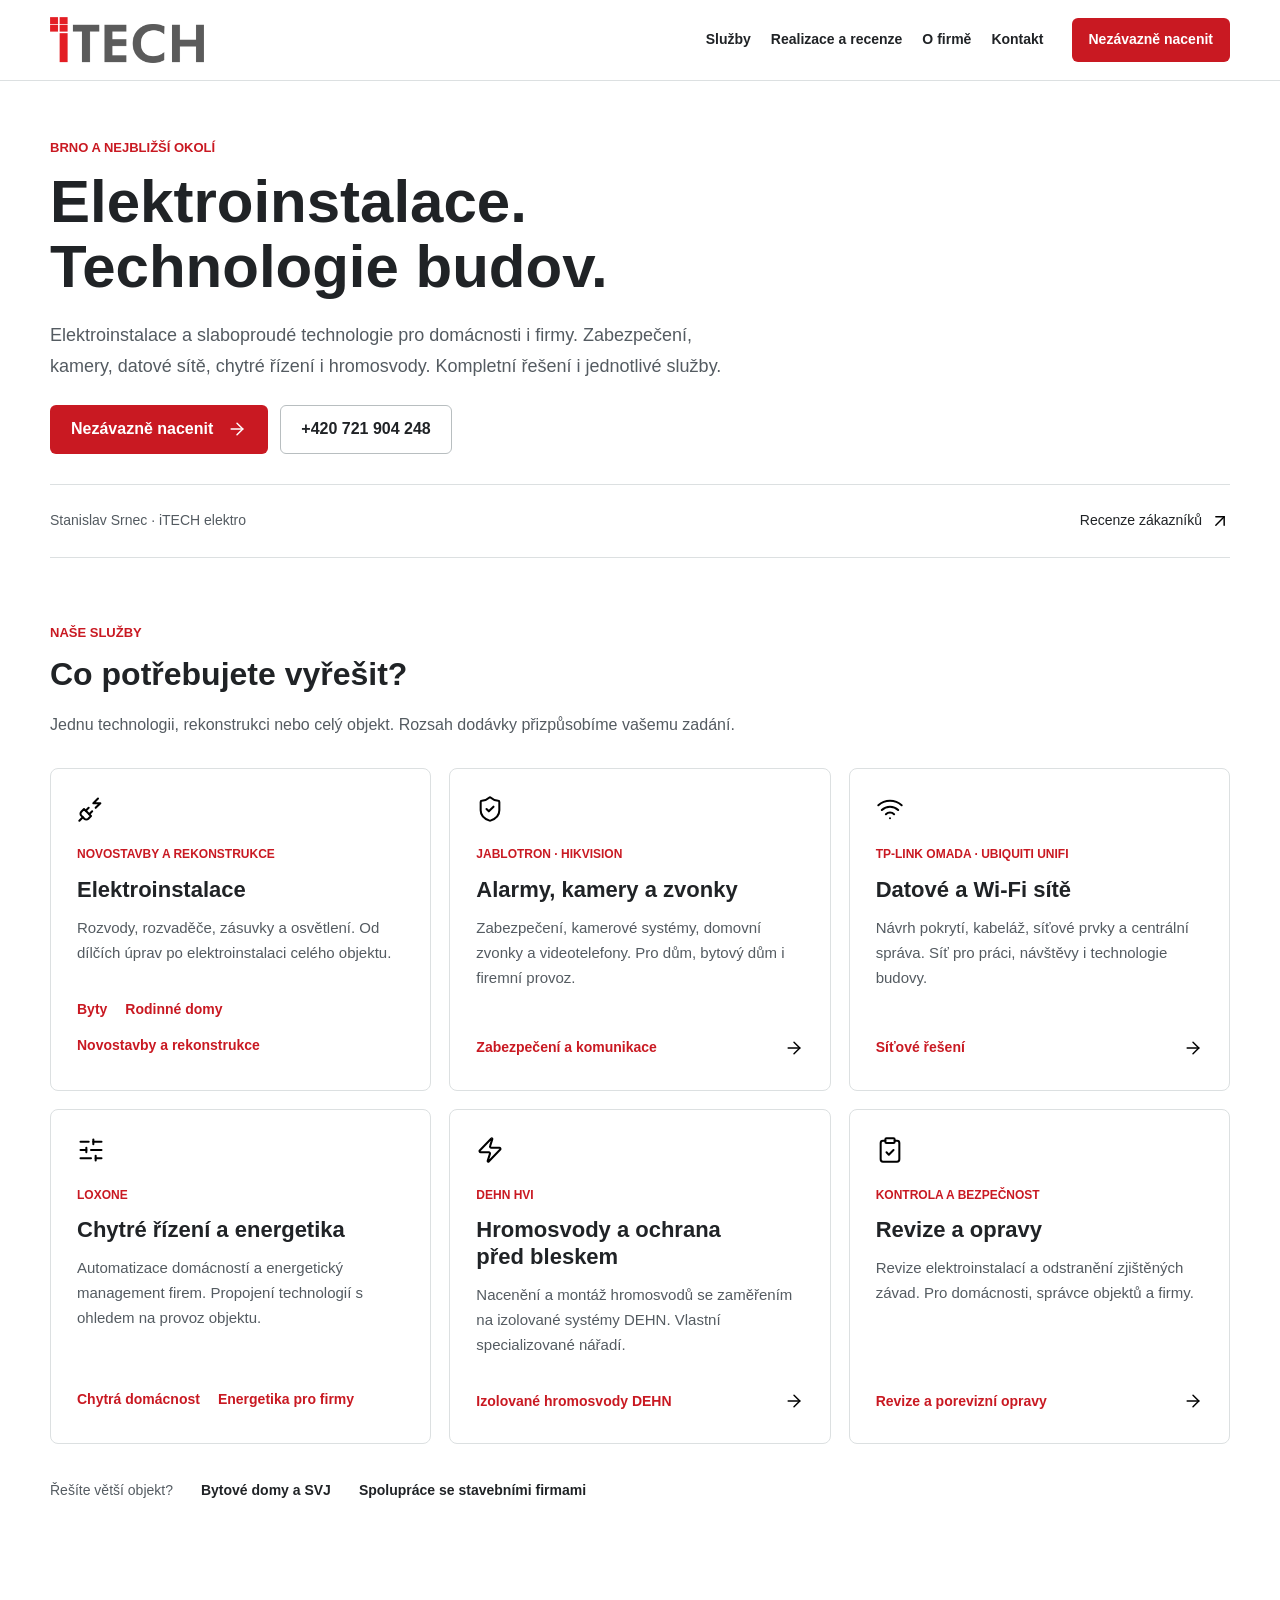
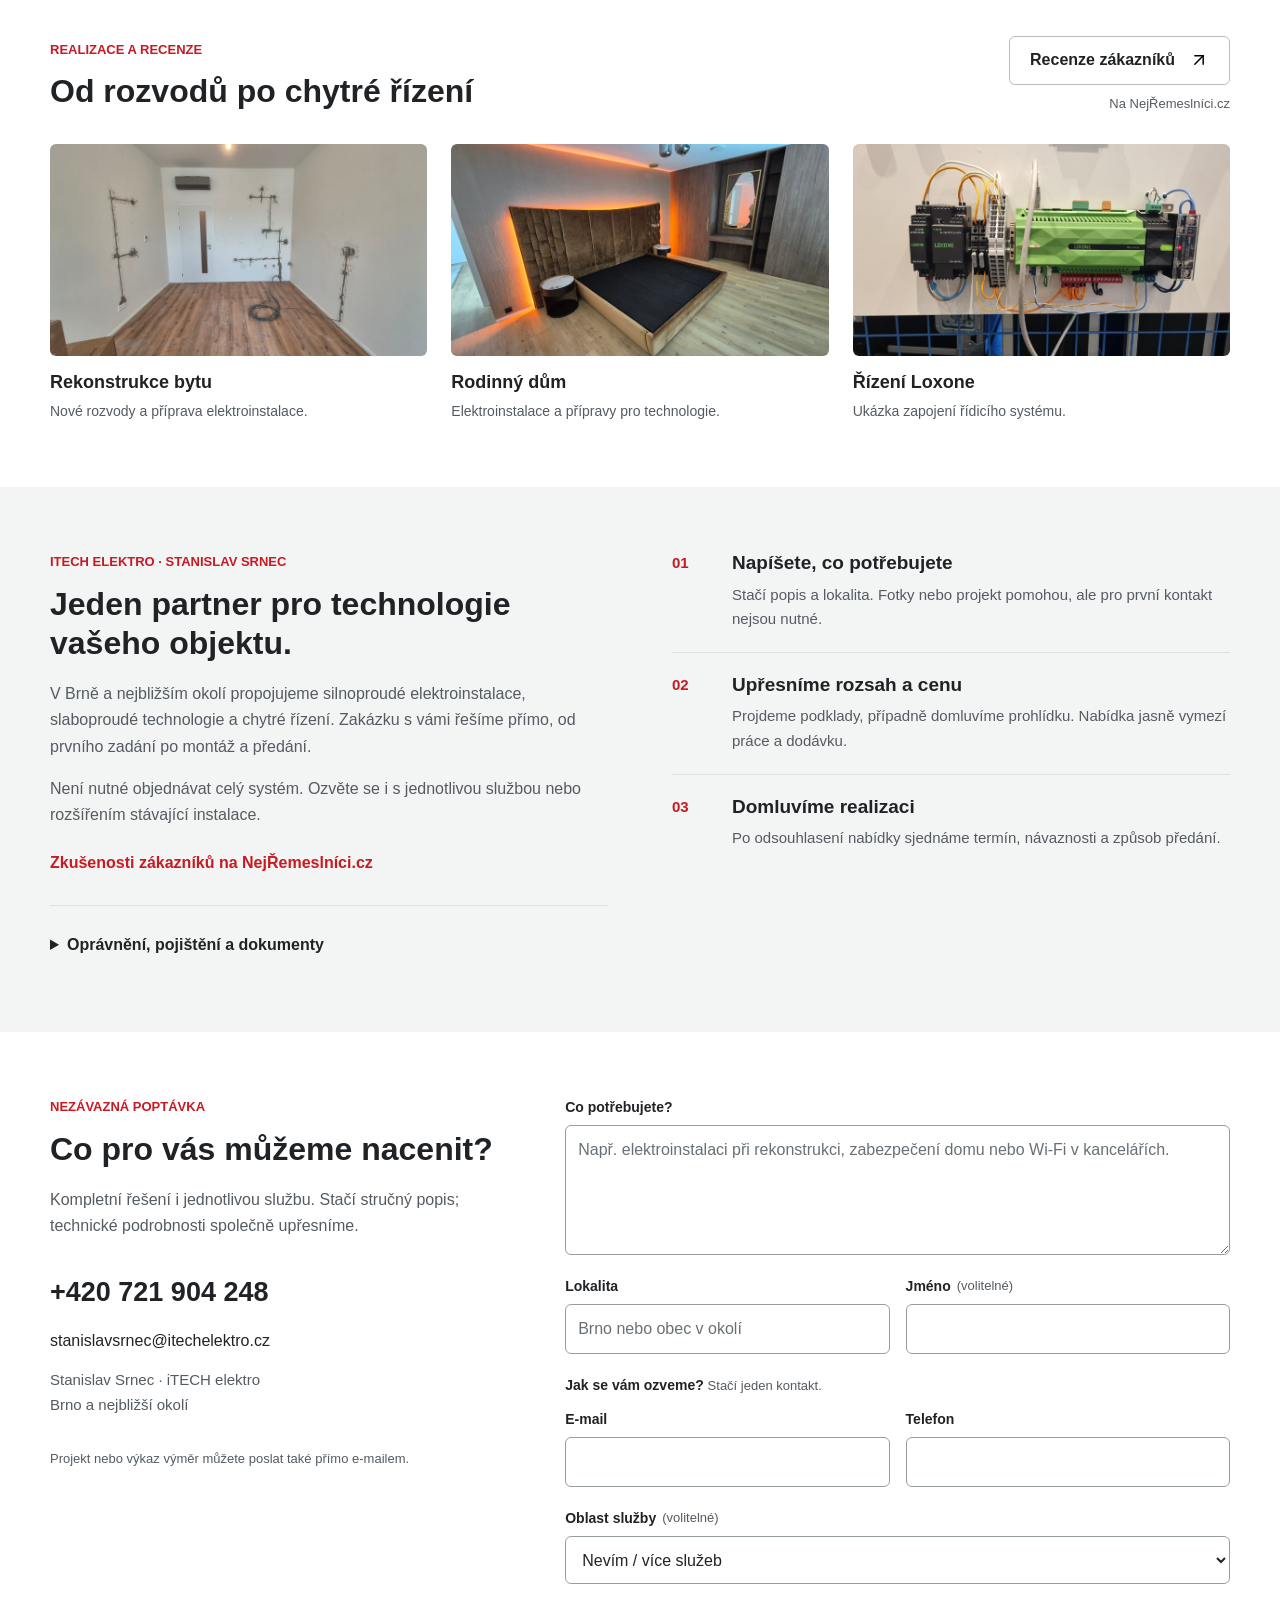
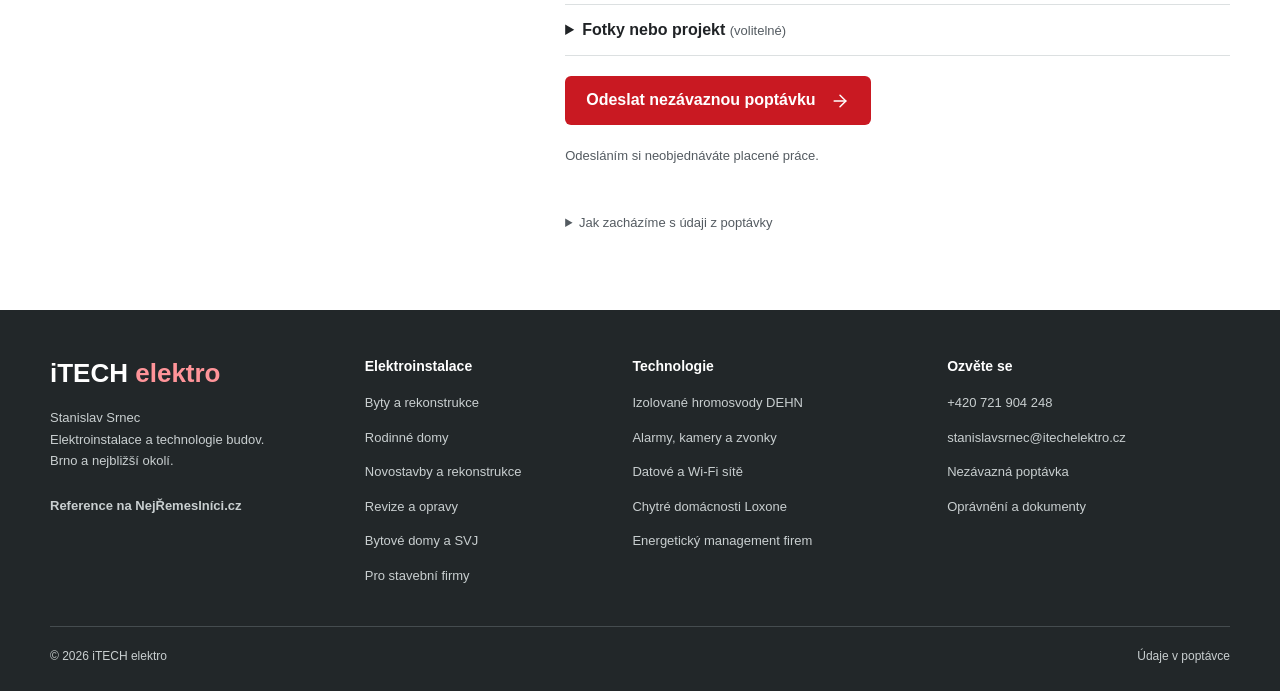
==== commit 7c0d0f67: "14_09_26_2" ====
--- a/index.html
+++ b/index.html
@@ -20,7 +20,7 @@
   <meta name="twitter:description" content="Elektroinstalace, zabezpečení Jablotron, kamery Hikvision, Wi-Fi, Loxone a hromosvody DEHN v Brně a okolí. Kompletní řešení i jednotlivé služby.">
   <meta name="twitter:image" content="https://itechelektro.cz/assets/images/logo.png">
   <link rel="icon" type="image/png" href="assets/images/logo.png">
-  <link rel="stylesheet" href="styles.css">
+  <link rel="stylesheet" href="styles.css?v=20260914-form">
   <script type="application/ld+json">{
   "@context": "https://schema.org",
   "@type": "Electrician",
@@ -155,7 +155,7 @@
           <address class="contact-details"><a class="contact-phone" href="tel:+420721904248">+420 721 904 248</a><a href="mailto:stanislavsrnec@itechelektro.cz">stanislavsrnec@itechelektro.cz</a><span>Stanislav Srnec · iTECH elektro<br>Brno a nejbližší okolí</span></address>
           <p class="small-note">Projekt nebo výkaz výměr můžete poslat také přímo e-mailem.</p>
         </div>
-        <form id="contact-form" class="contact-form" action="https://formspree.io/f/xgornoor" method="POST" enctype="multipart/form-data">
+        <form id="contact-form" class="contact-form" action="https://formspree.io/f/xgornoor" method="POST">
           <input type="hidden" name="_subject" value="Poptávka z webu iTECH elektro">
           <div class="honeypot" aria-hidden="true"><label>Vyplňte pouze, pokud jste robot<input type="text" name="_gotcha" tabindex="-1" autocomplete="off"></label></div>
           <label for="message">Co potřebujete?<textarea id="message" name="message" rows="4" maxlength="10000" required placeholder="Např. elektroinstalaci při rekonstrukci, zabezpečení domu nebo Wi-Fi v kancelářích."></textarea></label>
@@ -185,10 +185,10 @@
             </select>
           </label>
           <details class="form-attachments">
-            <summary>Přidat fotky nebo projekt <span class="optional">(volitelné)</span></summary>
-            <label for="attachments">Přílohy<input id="attachments" type="file" name="attachments" accept=".jpg,.jpeg,.png,.webp,.heic,.heif,.pdf" multiple aria-describedby="attachment-note attachment-error"></label>
-            <p id="attachment-note" class="field-note">Až 5 souborů, celkem nejvýše 20 MB. Fotografie nebo PDF. Větší podklady pošlete e-mailem.</p>
-            <p id="attachment-error" class="field-error" hidden></p>
+            <summary>Fotky nebo projekt <span class="optional">(volitelné)</span></summary>
+            <p class="field-note">Podklady nám pošlete e-mailem. Uveďte stejný kontakt a lokalitu jako v poptávce, ať je snadno přiřadíme.</p>
+            <a class="text-link attachment-email" href="mailto:stanislavsrnec@itechelektro.cz?subject=Podklady%20k%20popt%C3%A1vce%20z%20webu">Poslat podklady e-mailem<img class="icon" src="assets/icons/arrow-up-right.svg" width="20" height="20" alt=""></a>
+            <p class="field-note attachment-address">stanislavsrnec@itechelektro.cz</p>
           </details>
           <button class="button button-primary" type="submit">Odeslat nezávaznou poptávku<img class="icon icon-invert" src="assets/icons/arrow-right.svg" width="20" height="20" alt=""></button>
           <p class="form-note">Odesláním si neobjednáváte placené práce.</p>
@@ -247,6 +247,6 @@
     <a class="mobile-cta-call" href="tel:+420721904248"><img src="assets/icons/phone.svg" width="20" height="20" alt="">Zavolat</a>
     <a class="mobile-cta-form" href="index.html#kontakt">Nezávazně nacenit<img src="assets/icons/arrow-right.svg" width="20" height="20" alt=""></a>
   </div>
-  <script src="script.js" defer></script>
+  <script src="script.js?v=20260914-form" defer></script>
 </body>
 </html>
--- a/styles.css
+++ b/styles.css
@@ -118,9 +118,8 @@
 .contact-method { margin: 0; padding: 0; border: 0; min-width: 0; }
 .contact-method legend { padding: 0; margin-bottom: 10px; font-size: 14px; font-weight: 600; }
 .form-attachments { border-block: 1px solid var(--line); padding: 2px 0; }
-.form-attachments label { margin: 10px 0; }
-.contact-form input[type="file"] { font-size: 14px; padding: 8px; }
-.contact-form input[type="file"]::file-selector-button { border: 0; background: var(--bg); color: var(--text); padding: 8px 12px; margin-right: 10px; border-radius: 4px; cursor: pointer; }
+.attachment-email { min-height: 44px; font-size: 14px; }
+.attachment-address { overflow-wrap: anywhere; }
 .form-feedback { margin: 0; padding: 0; }
 .form-feedback:empty { display: none; }
 .form-feedback:not(:empty) { padding: 14px 16px; background: var(--bg); border-left: 3px solid #727a7e; }
